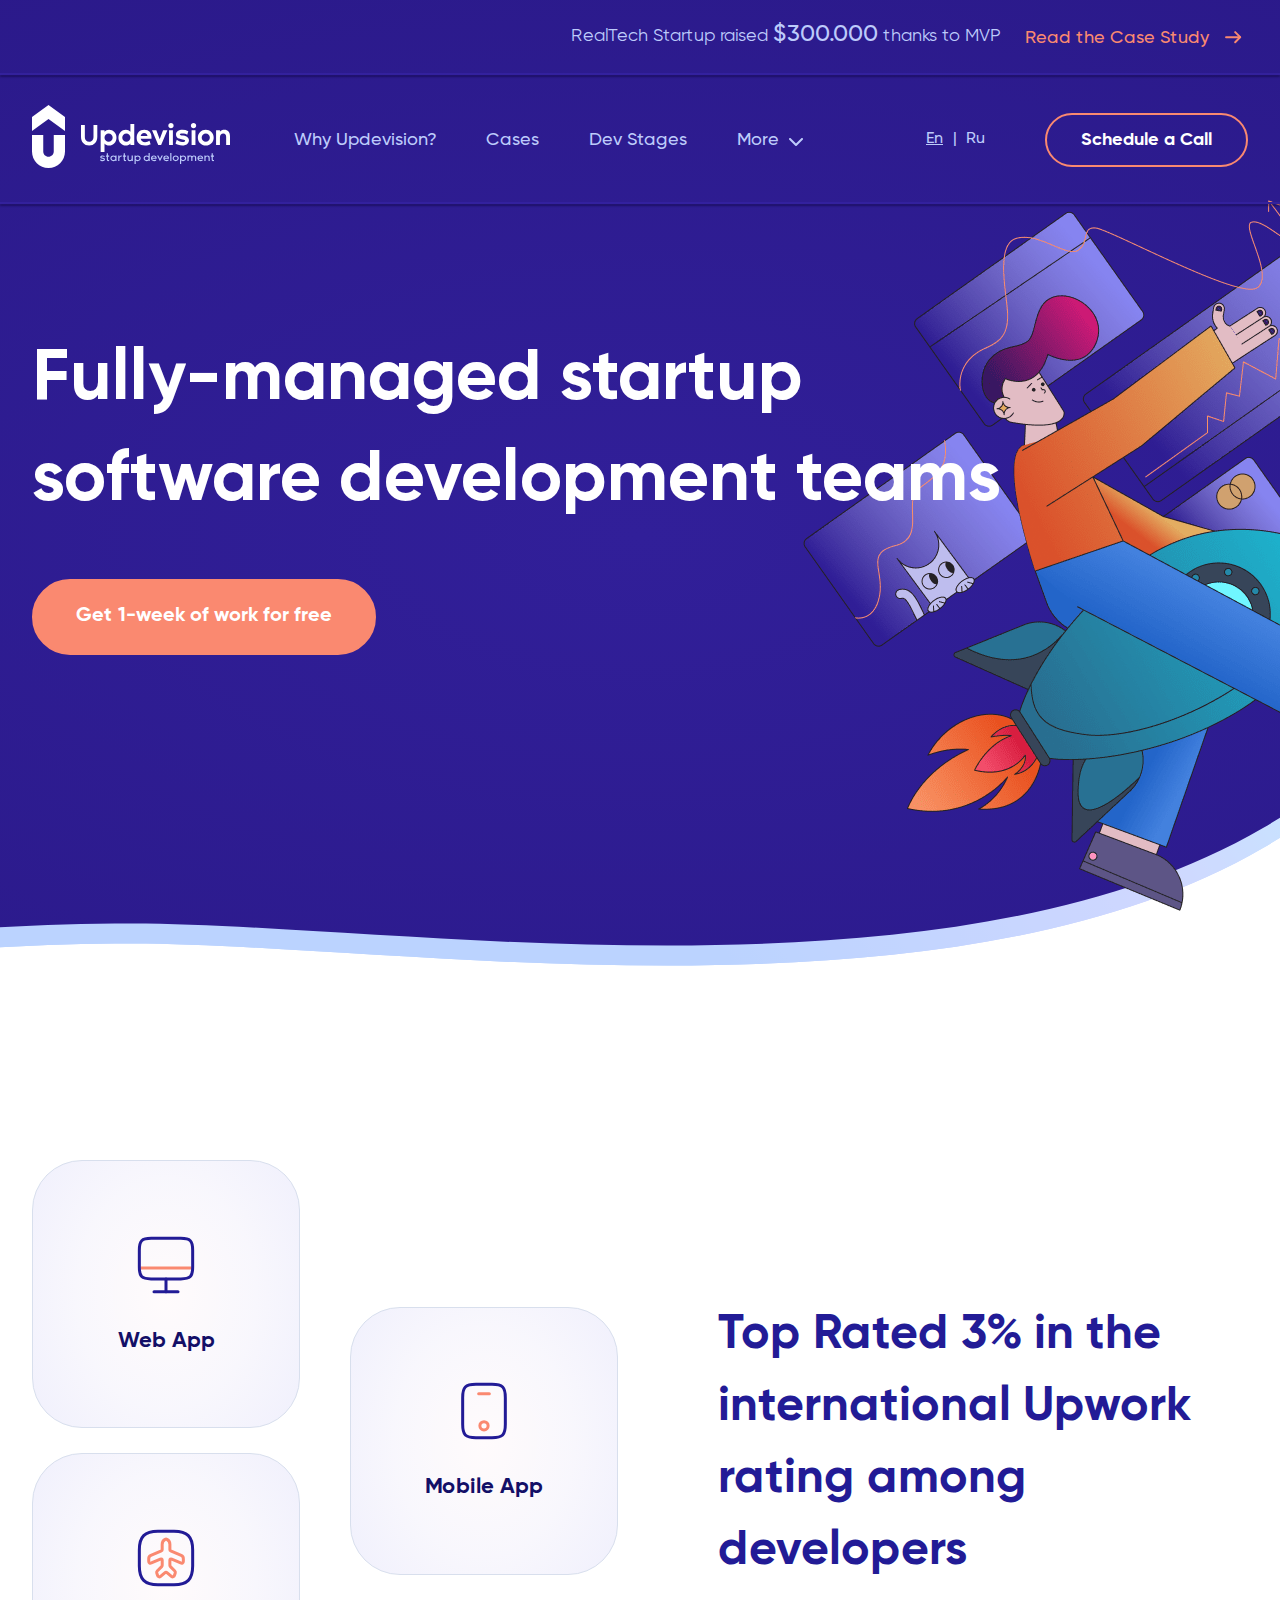
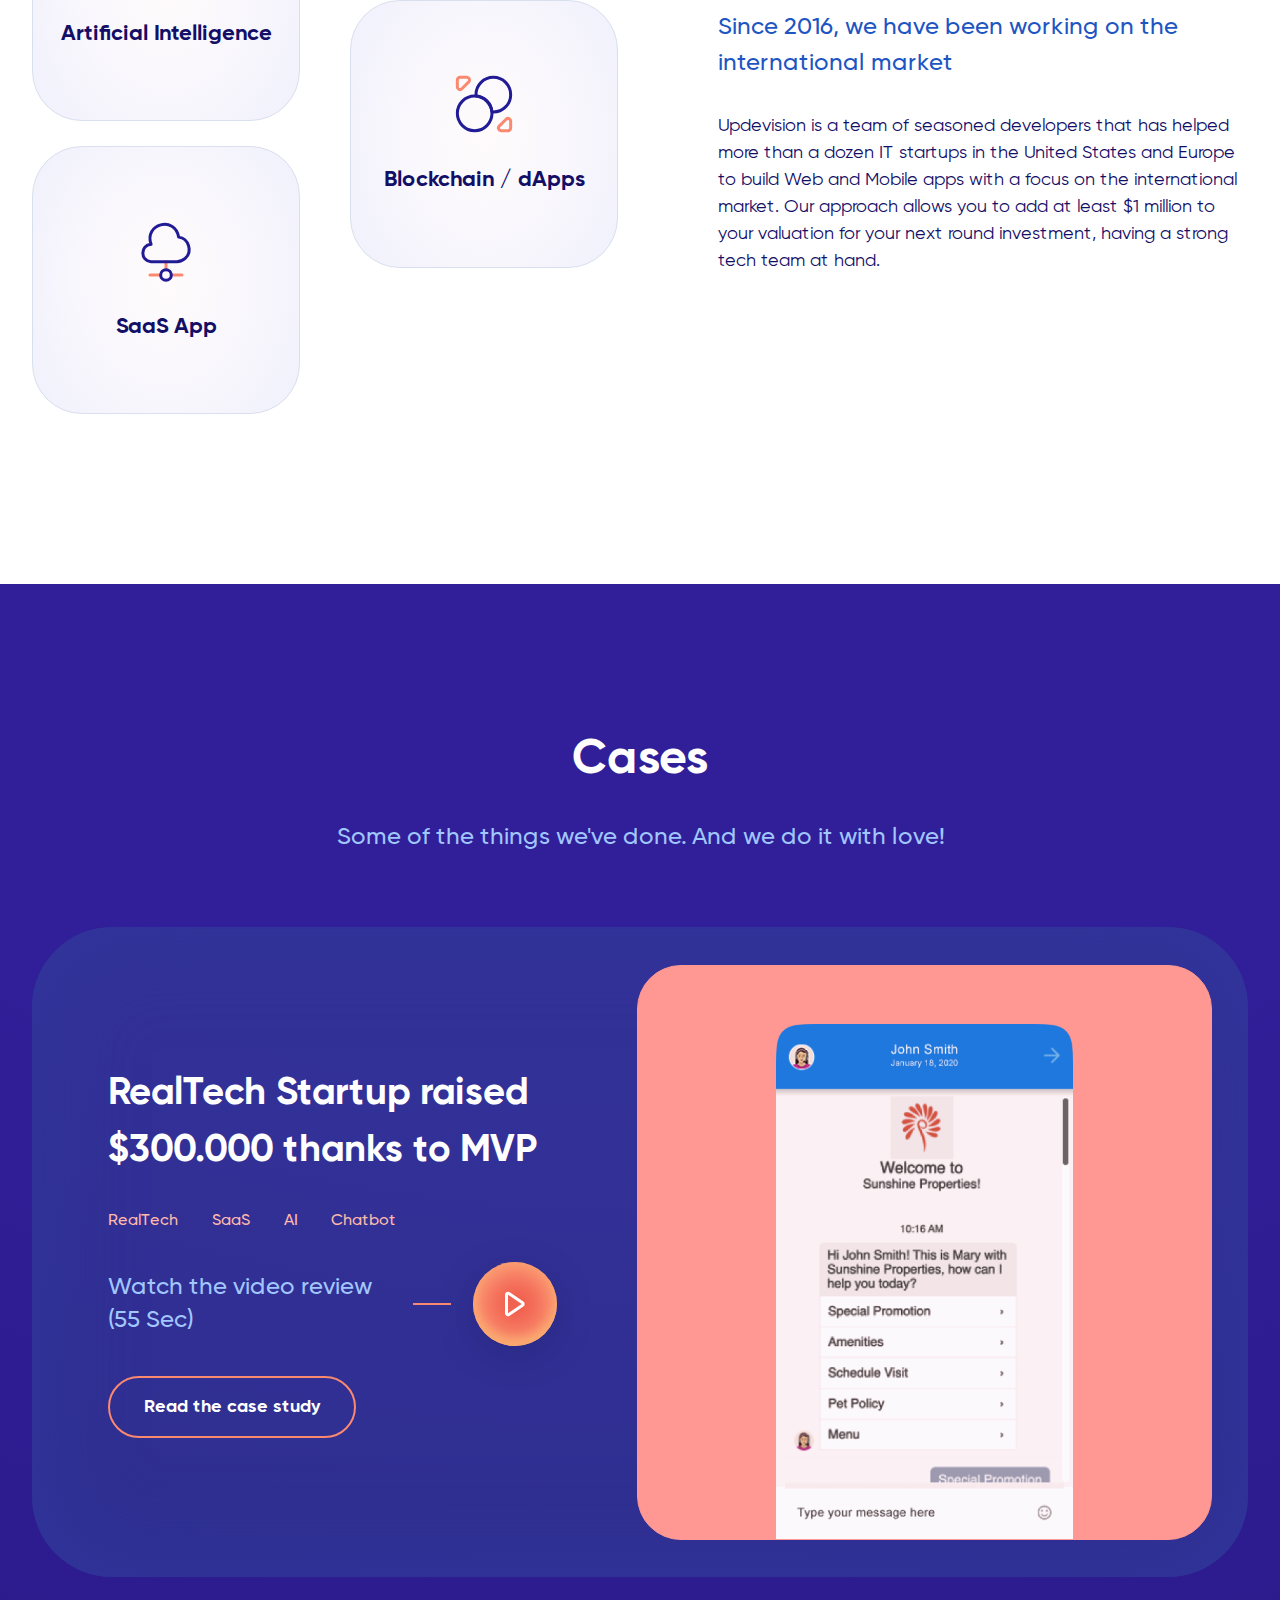
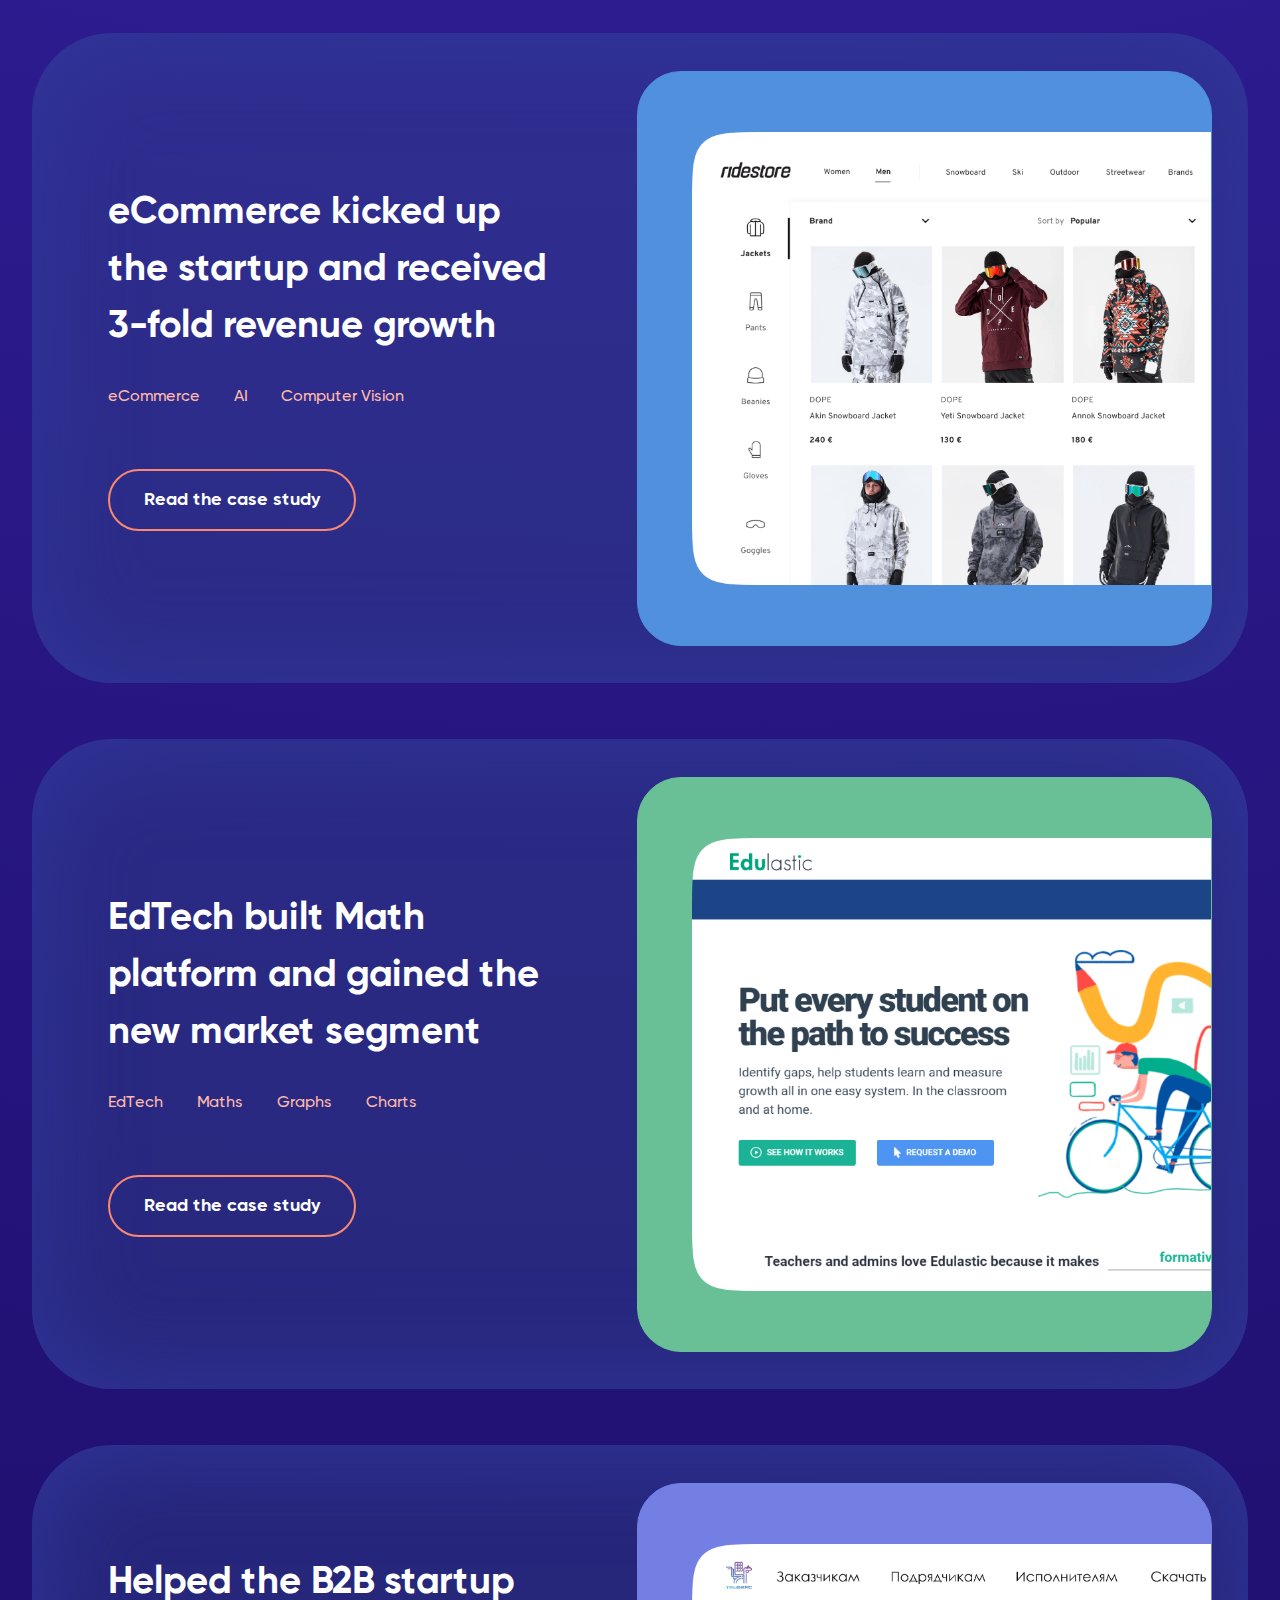
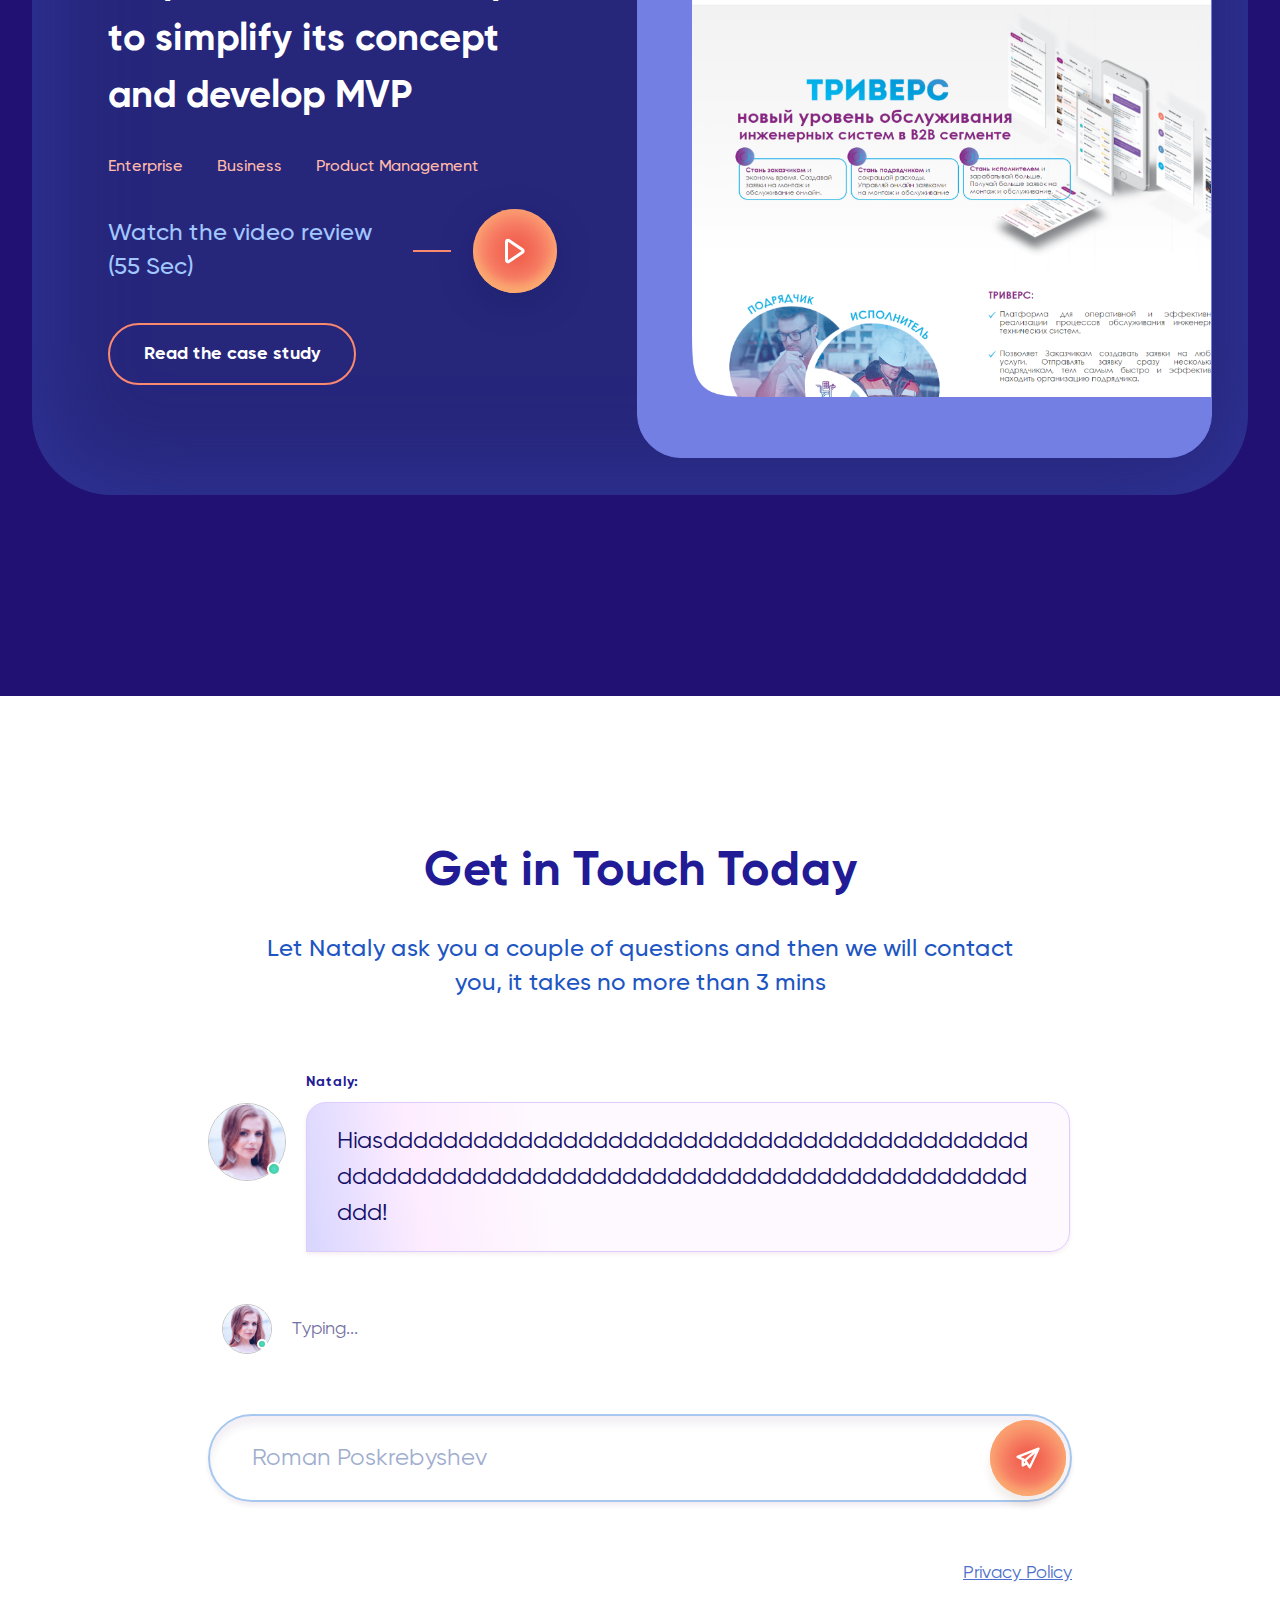
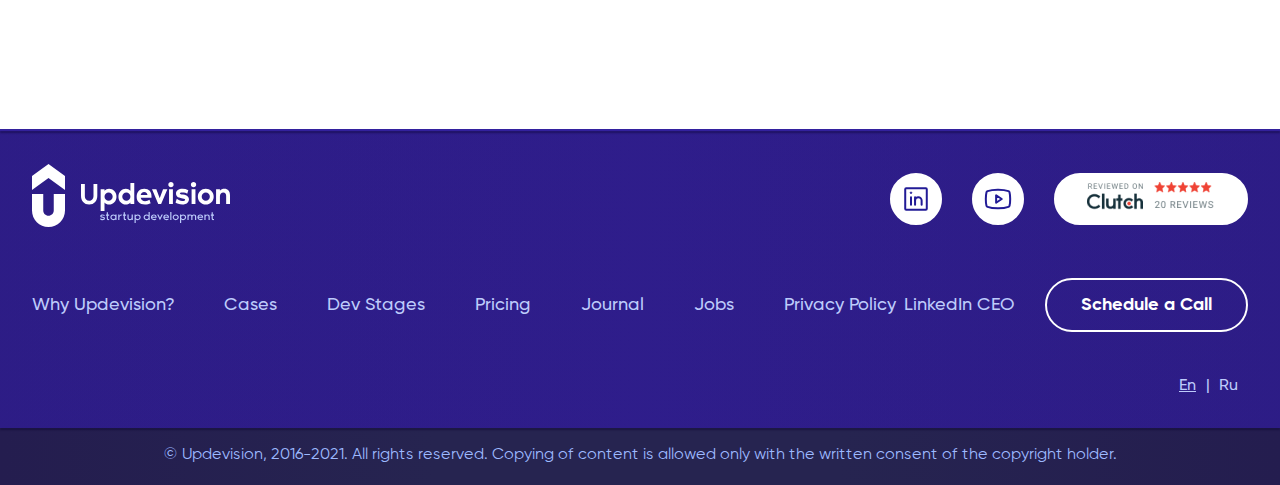
==== index.html @ 45670126 "updev7" ====
<!doctype html>
<html>

<head>
  <meta charset="UTF-8">
  <meta http-equiv="X-UA-Compatible" content="IE=edge,chrome=1">
  <meta name="viewport" content="width=device-width, user-scalable=no">
  <title></title>


  <link href="css/styles.css" rel="stylesheet" type="text/css">



</head>

<body>

  <header>
    <div class="top-header">
      <div class="container">
        <div class="top-header__content">
          <span class="top-header__text">RealTech Startup raised <span>$300.000</span> thanks to MVP</span>
          <div class="read-link"><a href="">Read the Case Study <span class="icon"><img src="images/orange-arrow.svg" alt=""></span></a></div>
        </div>
      </div>
    </div>
    <div class="main-header">
      <div class="container">
        <div class="main-header__content">
          <div class="main-header__left">
            <a href="#" class="logo"><img src="images/logo.svg" alt=""></a>
            <nav class="main-menu">
              <ul>
                <li><a href="">Why Updevision?</a></li>
                <li><a href="">Cases</a></li>
                <li><a href="">Dev Stages</a></li>
                <li><a href="#" class="opener">More</a>
                <ul class="submenu">
                  <li><a href="">Pricing</a></li>
                  <li><a href="">Journal</a></li>
                  <li><a href="">Jobs</a></li>
                </ul>
                </li>
              </ul>
            </nav>
         
          </div>
          <div class="main-header__right">
            <div class="language">
              <span class="current"><a href="#">En</a></span>|
              <span><a href="#">Ru</a></span>
            </div>
            <a href="#" class="btn btn--small">Schedule a Call</a>
          </div>

             <a  class="burger"><span></span></a>
        </div>
      </div>
    </div>
  </header>

  <main >

    <section class="main-section" >
      <div class="container">
        <div class="main-section-content">
          <h1>Fully-managed startup <br>
            software development teams</h1>
          <span class="main-section-content__btn"> <a href="#" class="btn btn--orange btn--lg">Get 1-week of work for
              free</a></span>

          <div class="main-section-content__image"><img src="images/illustration.png" alt=""></div>
        </div>
      </div>
    </section>


    <section class="about-section" >
      <div class="container">
        <div class="about">
          <div class="about__left">
            <div class="row">
              <div class="col">
                <div class="about-item">
                  <span class="about-item__icon"><img src="images/about-icon-1.svg" alt=""></span>
                  <span class="about-item__title">Web App</span>
                </div>
                <div class="about-item">
                  <span class="about-item__icon"><img src="images/about-icon-2.svg" alt=""></span>
                  <span class="about-item__title">Artificial Intelligence</span>
                </div>
                <div class="about-item">
                  <span class="about-item__icon"><img src="images/about-icon-3.svg" alt=""></span>
                  <span class="about-item__title">SaaS App</span>
                </div>
              </div>
              <div class="col">
                <div class="about-item">
                  <span class="about-item__icon"><img src="images/about-icon-4.svg" alt=""></span>
                  <span class="about-item__title">Mobile App</span>
                </div>
                <div class="about-item">
                  <span class="about-item__icon"><img src="images/about-icon-5.svg" alt=""></span>
                  <span class="about-item__title">Blockchain / dApps</span>
                </div>
              </div>
            </div>
          </div>
          <div class="about__info">
            <span class="about__title">Top Rated 3%
              in the international Upwork rating among developers</span>
            <span class="about__small-text">Since 2016, we have been working on the international market</span>
            <p>Updevision is a team of seasoned developers that has helped more than a dozen IT startups in the United
              States and Europe to build Web and Mobile apps with a focus on the international market. Our approach
              allows you to add at least $1 million to your valuation for your next round investment, having a strong
              tech team at hand.</p>
          </div>
        </div>
      </div>
    </section>

    <section class="cases">
      <div class="container">
        <h2 class="white">Cases</h2>
        <span class="title-text">Some of the things we've done. And we do it with love!</span>

        <div class="case color-1">
          <div class="case__bg">
            <div class="case__info">
              <span class="case__title">RealTech Startup raised $300.000 thanks to MVP</span>
              <div class="case__links">
                <a href="">RealTech</a>
                <a href="">SaaS</a>
                <a href="">AI</a>
                <a href="">Chatbot</a>
              </div>
              <div class="case__video">Watch the video review (55 Sec)
                <span class="case__sep"></span>
                <a href="" class="case__play"><img src="images/play-icon.svg" alt=""></a>
              </div>
              <div class="case__btn">
                <a href="" class="btn">Read the case study</a></div>
            </div>
            <div class="case__image center">
              <img src="images/case-img-1.png" alt="">
            </div>
            <div class="blur-bg"></div>
          </div>

          <div class="case__image-bg">

          </div>
        </div>
 
        <div class="case color-2">
          <div class="case__bg">
            <div class="case__info">
              <span class="case__title">eCommerce kicked up the startup and received 3-fold revenue growth</span>
              <div class="case__links">
                <a href="">eCommerce</a>
                <a href="">AI</a>
                <a href="">Computer Vision</a>
              </div>
              <div class="case__btn">
                <a href="" class="btn">Read the case study</a></div>
            </div>
            <div class="case__image">
              <img src="images/case-img-2.png" alt="">
            </div>
            <div class="blur-bg"></div>
          </div>

          <div class="case__image-bg">

          </div>
        </div>

        <div class="case color-3">
          <div class="case__bg">
            <div class="case__info">
              <span class="case__title">EdTech built Math platform and gained the new market segment</span>
              <div class="case__links">
                <a href="">EdTech</a>
                <a href="">Maths</a>
                <a href="">Graphs</a>
                <a href="">Charts</a>
              </div>
              <div class="case__btn">
                <a href="" class="btn">Read the case study</a></div>
            </div>
            <div class="case__image">
              <img src="images/case-img-3.png" alt="">
            </div>
            <div class="blur-bg"></div>
          </div>

          <div class="case__image-bg">

          </div>
        </div>

        <div class="case color-4">
          <div class="case__bg">
            <div class="case__info">
              <span class="case__title">Helped the B2B startup 
                to simplify its concept 
                and develop MVP</span>
              <div class="case__links">
                <a href="">Enterprise</a>
                <a href="">Business</a>
                <a href="">Product Management</a>
              </div>
              <div class="case__video">Watch the video review (55 Sec)
                <span class="case__sep"></span>
                <a href="" class="case__play"><img src="images/play-icon.svg" alt=""></a>
              </div>
              <div class="case__btn">
                <a href="" class="btn">Read the case study</a></div>
            </div>
            <div class="case__image">
              <img src="images/case-img-4.png" alt="">
            </div>
            <div class="blur-bg"></div>
          </div>

          <div class="case__image-bg">

          </div>
        </div>
          
      </div>
    </section>


    <section class="chat-section">
      <div class="container">
        <h2>Get in Touch Today</h2>
        <span class="title-text dark">Let Nataly ask you a couple of questions and then we will contact you, it takes no
          more than 3 mins</span>

        <div class="chat">
          <div class="chat-item online">
            <span class="chat-item__avatar"><img src="images/avatar-example.jpg" alt=""></span>
            <div class="chat-item__text">
              <span class="chat-item__name">Nataly:</span>
              <span class="chat-item__message">
                Hiasdddddddddddddddddddddddddddddddddddddddddddddddddddddddddddddddddddddddddddddddddddddddddddd!
              </span>
            </div>
          </div>

          <div class="enters-message">
            <span class="enters-message__avatar"><img src="images/avatar-example.jpg" alt=""></span>
            <span class="enters-message__text">Typing...</span>
          </div>


          <div class="chat-input">
            <input type="text" placeholder="Roman Poskrebyshev">
            <button><img src="images/send.svg" alt=""></button>
          </div>

          <div class="police-link">
            <a href="#">Privacy Policy</a>
          </div>
        </div>
      </div>
    </section>

  </main>

  <footer>
    <div class="container">
      <div class="footer-content">
        <div class="footer-content__top">
          <a href="#" class="footer-logo"><img src="images/logo.svg" alt=""></a>
          <div class="footer-content__top-right">
            <div class="social">
              <span class="social-item"><a href=""><img src="images/linkedIn.svg" alt=""></a></span>
              <span class="social-item"><a href=""><img src="images/youtube.svg" alt=""></a></span>
            </div>

            <span class="clutch"><a href="#"><img src="images/clutch.png" alt=""></a></span>
          </div>
        </div>
        <div class="footer-content__middle">
            <ul class="footer-menu">
              <li><a href="">Why Updevision?</a></li>
              <li><a href="">Cases</a></li>
              <li><a href="">Dev Stages</a></li>
              <li><a href="">Pricing</a></li>
              <li><a href="">Journal</a></li>
              <li><a href="">Jobs</a></li>
              <li><a href="">Privacy Policy</a></li>
            </ul>
          <div class="footer-content__middle-right">
            <span class="menu-link"><a href="">LinkedIn CEO</a></span>
            <a href="" class="btn btn--small btn--white-empty">Schedule a Call</a>
          </div>
        </div>
        <div class="footer-content__bottom">
          <div class="language">
            <span class="current"><a href="#">En</a></span>|
            <span><a href="#">Ru</a></span>
          </div>
        </div>
      </div>
    </div>
    <div class="copy">© Updevision, 2016-2021. All rights reserved. Copying of content is allowed only with the written
      consent of the copyright holder.</div>
  </footer>




  <script src="https://ajax.googleapis.com/ajax/libs/jquery/3.4.1/jquery.min.js"></script>
  <script src="js/scripts.js"></script>





</body>

</html>
---- css/styles.css ----
@font-face {
  font-family: 'Gilroy';
  src: url("../fonts/Gilroy-Bold.woff2") format("woff2"), url("../fonts/Gilroy-Bold.woff") format("woff");
  font-weight: bold;
  font-style: normal;
  font-display: swap;
}

@font-face {
  font-family: 'Gilroy';
  src: url("../fonts/Gilroy-Medium.woff2") format("woff2"), url("../fonts/Gilroy-Medium.woff") format("woff");
  font-weight: 500;
  font-style: normal;
  font-display: swap;
}

@font-face {
  font-family: 'Gilroy';
  src: url("../fonts/Gilroy-Regular.woff2") format("woff2"), url("../fonts/Gilroy-Regular.woff") format("woff");
  font-weight: normal;
  font-style: normal;
  font-display: swap;
}

html,
body,
div,
span,
applet,
object,
iframe,
h1,
h2,
h3,
h4,
h5,
h6,
p,
blockquote,
pre,
a,
abbr,
acronym,
address,
big,
cite,
code,
del,
dfn,
em,
font,
img,
ins,
kbd,
q,
s,
samp,
small,
strike,
strong,
sub,
sup,
tt,
var,
b,
u,
i,
center,
dl,
dt,
dd,
ol,
ul,
li,
fieldset,
form,
label,
legend,
table,
caption,
tbody,
tfoot,
thead,
tr,
th,
td {
  margin: 0;
  padding: 0;
  border: 0;
  outline: 0;
  font-size: 100%;
  vertical-align: baseline;
  background: transparent;
}

a:hover,
a {
  text-decoration: none;
}

:focus {
  outline: 0;
}

ul {
  list-style-type: none;
}

* {
  margin: 0;
  padding: 0;
  outline: none;
  -webkit-tap-highlight-color: rgba(0, 0, 0, 0);
}

*,
*::before,
*::after {
  -webkit-box-sizing: border-box;
          box-sizing: border-box;
}

html {
  height: 100%;
}

body {
  font-family: 'Gilroy';
  width: 100%;
  height: 100%;
  -webkit-overflow-scrolling: touch;
  color: #130F67;
  -webkit-text-size-adjust: 100%;
  background: #fff;
  font-weight: 400;
  overflow-x: hidden;
}

body.open {
  overflow: hidden;
}

.container {
  width: 100%;
  max-width: 1360px;
  padding: 0 32px;
  margin: 0 auto;
}

.container--small {
  max-width: 864px;
}

@media (max-width: 767px) {
  .container {
    padding: 0 15px;
  }
}

h2 {
  font-weight: bold;
  font-size: 48px;
  line-height: 130%;
  text-align: center;
  margin-bottom: 30px;
  color: #221B96;
}

h2 small {
  display: block;
  font-weight: 500;
  font-size: 24px;
  line-height: 150%;
  color: #1D55C2;
  padding-top: 22px;
}

@media (max-width: 767px) {
  h2 {
    font-size: 28px;
    margin-bottom: 20px;
  }
}

h2.left {
  text-align: left;
}

h2.white {
  color: #fff;
}

h3 {
  font-weight: bold;
  font-size: 32px;
  line-height: 150%;
  color: #221B96;
  margin-bottom: 22px;
}

h3 small {
  display: block;
  font-weight: 500;
  font-size: 24px;
  line-height: 150%;
  color: #1D55C2;
  padding-top: 22px;
}

@media (max-width: 767px) {
  h3 {
    font-size: 22px;
  }
}

h3.blue-light {
  color: #1d55c2;
}

h3.title-margin {
  margin-bottom: 72px;
}

@media (max-width: 767px) {
  h3.title-margin {
    margin-bottom: 30px;
  }
}

h3.white {
  color: #fff;
}

h3.center {
  text-align: center;
}

.title-small {
  max-width: 864px;
  margin: 0 auto 52px;
  font-weight: 500;
  font-size: 24px;
  line-height: 150%;
  color: #1D55C2;
  margin-bottom: 52px;
  display: block;
  text-align: center;
}

.title-small.left {
  text-align: left;
  margin-bottom: 22px;
}

.title-small.color-1 {
  color: #BDCBFB;
}

@media (max-width: 767px) {
  .title-small {
    font-size: 18px;
    margin-bottom: 20px;
  }
}

header {
  position: absolute;
  top: 0;
  left: 0;
  z-index: 99;
  width: 100%;
}

.top-header {
  padding: 20px 0;
  position: relative;
}

@media (max-width: 992px) {
  .top-header {
    display: none;
  }
}

.top-header:before {
  content: "";
  width: 100%;
  height: 2px;
  background: -webkit-gradient(linear, left top, right top, from(#33219C), color-stop(50.05%, #33219F), to(#33219C));
  background: linear-gradient(90deg, #33219C 0%, #33219F 50.05%, #33219C 100%);
  mix-blend-mode: normal;
  -webkit-box-shadow: 0px 2px 2px rgba(9, 0, 44, 0.45);
          box-shadow: 0px 2px 2px rgba(9, 0, 44, 0.45);
  position: absolute;
  bottom: 0;
  left: 0;
}

.top-header__content {
  display: -webkit-box;
  display: -ms-flexbox;
  display: flex;
  -webkit-box-pack: end;
      -ms-flex-pack: end;
          justify-content: flex-end;
}

.top-header__text {
  font-size: 18px;
  color: #BDCBFB;
  font-weight: 400;
}

.top-header__text span {
  font-weight: 500;
  font-size: 24px;
  margin: 5px 0;
}

.read-link {
  margin-left: 24px;
}

.read-link a {
  color: #FA8970;
  font-weight: 500;
  font-size: 18px;
  line-height: 22px;
  display: -webkit-box;
  display: -ms-flexbox;
  display: flex;
  -webkit-box-align: center;
      -ms-flex-align: center;
          align-items: center;
}

.read-link a:hover {
  text-decoration: underline;
}

.read-link .icon {
  position: relative;
  bottom: -3px;
  margin-left: 10px;
}

.burger {
  position: relative;
  display: none;
  width: 42px;
  height: 29px;
  cursor: pointer;
  z-index: 111;
  margin-left: 20px;
  margin-left: 25px;
  margin-right: 5px;
}

.burger.open {
  margin-top: 8px;
}

.burger.open:before {
  background: #fff;
  -webkit-transform: rotate(-45deg);
          transform: rotate(-45deg);
  top: 8px;
  height: 4px;
}

.burger.open:after {
  background: #fff;
  top: 8px;
  -webkit-transform: rotate(45deg);
          transform: rotate(45deg);
  height: 4px;
}

.burger.open span:before {
  display: none;
}

.burger:before {
  content: "";
  position: absolute;
  top: 3px;
  left: 0;
  width: 42px;
  height: 2px;
  background: #FA8970;
  -webkit-transition: 0.5s;
  transition: 0.5s;
  border-radius: 2px;
}

.burger:after {
  content: "";
  position: absolute;
  bottom: 2px;
  left: 0;
  width: 42px;
  height: 2px;
  background: #FA8970;
  -webkit-transition: 0.5s;
  transition: 0.5s;
  border-radius: 2px;
}

.burger span {
  position: relative;
  display: block;
  width: 42px;
  height: 29px;
}

.burger span:before {
  content: "";
  position: absolute;
  top: 14px;
  left: 0;
  width: 42px;
  height: 2px;
  background: #FA8970;
  border-radius: 2px;
}

@media (max-width: 992px) {
  .burger {
    display: block;
  }
}

.main-header {
  padding: 30px 0;
  position: relative;
}

@media (max-width: 992px) {
  .main-header {
    padding: 14px 0;
  }
}

.main-header:before {
  content: "";
  width: 100%;
  height: 2px;
  background: -webkit-gradient(linear, left top, right top, from(#33219C), color-stop(50.05%, #33219F), to(#33219C));
  background: linear-gradient(90deg, #33219C 0%, #33219F 50.05%, #33219C 100%);
  mix-blend-mode: normal;
  -webkit-box-shadow: 0px 2px 2px rgba(9, 0, 44, 0.45);
          box-shadow: 0px 2px 2px rgba(9, 0, 44, 0.45);
  position: absolute;
  bottom: 0;
  left: 0;
}

.main-header__content {
  display: -webkit-box;
  display: -ms-flexbox;
  display: flex;
  -webkit-box-pack: justify;
      -ms-flex-pack: justify;
          justify-content: space-between;
  -webkit-box-align: center;
      -ms-flex-align: center;
          align-items: center;
}

.main-header__left {
  display: -webkit-box;
  display: -ms-flexbox;
  display: flex;
  -webkit-box-align: center;
      -ms-flex-align: center;
          align-items: center;
}

.main-header__right {
  display: -webkit-box;
  display: -ms-flexbox;
  display: flex;
  -webkit-box-align: center;
      -ms-flex-align: center;
          align-items: center;
}

@media (max-width: 992px) {
  .main-header__right {
    -webkit-box-orient: vertical;
    -webkit-box-direction: normal;
        -ms-flex-direction: column;
            flex-direction: column;
    -webkit-box-align: start;
        -ms-flex-align: start;
            align-items: flex-start;
  }
}

@media (max-width: 992px) {
  .main-header__right .btn {
    -webkit-box-ordinal-group: 0;
        -ms-flex-order: -1;
            order: -1;
    width: 100%;
    margin: 0 0 50px 0;
    background-color: #FA8970;
    height: 70px;
  }
  .main-header__right .btn:hover {
    border-color: #FF8165;
    background-color: #FF8165;
  }
  .main-header__right .btn:active {
    border-color: #E97551;
    background-color: #E97551;
  }
}

.logo {
  margin-right: 64px;
}

@media (max-width: 1200px) {
  .logo img {
    width: 150px;
  }
}

@media (max-width: 1200px) {
  .logo {
    margin-right: 30px;
  }
}

@media (max-width: 992px) {
  .main-menu {
    -webkit-transform: translateX(100%);
            transform: translateX(100%);
    width: 100%;
    height: 100vh;
    background: #1D55C2;
    position: absolute;
    right: 0;
    top: 0;
    z-index: 99;
    padding-top: 74px;
    padding-left: 50px;
    padding: 70px 22px 22px 22px;
    -webkit-transition: 1s;
    transition: 1s;
  }
}

.main-menu.open {
  -webkit-transform: translateX(0%);
          transform: translateX(0%);
}

.main-menu ul {
  display: -webkit-box;
  display: -ms-flexbox;
  display: flex;
}

@media (max-width: 992px) {
  .main-menu ul {
    -webkit-box-orient: vertical;
    -webkit-box-direction: normal;
        -ms-flex-direction: column;
            flex-direction: column;
  }
}

.main-menu ul li {
  margin-right: 50px;
  position: relative;
  padding: 17px 0;
}

@media (max-width: 1200px) {
  .main-menu ul li {
    margin-right: 20px;
  }
}

@media (max-width: 992px) {
  .main-menu ul li {
    margin: 0 0 50px 28px;
    padding: 0;
  }
}

@media (min-width: 993px) {
  .main-menu ul li:hover .submenu {
    display: -webkit-box;
    display: -ms-flexbox;
    display: flex;
  }
  .main-menu ul li:hover .opener:before {
    -webkit-transform: rotate(0);
            transform: rotate(0);
  }
}

@media (max-width: 374px) {
  .main-menu ul li {
    margin-bottom: 20px;
  }
}

.main-menu ul li.active .submenu {
  display: -webkit-box;
  display: -ms-flexbox;
  display: flex;
}

.main-menu ul li.active .opener {
  text-decoration: underline;
  color: #fff;
}

.main-menu ul li.active .opener:before {
  -webkit-transform: rotate(0) !important;
          transform: rotate(0) !important;
}

.main-menu ul li a {
  position: relative;
  font-weight: 500;
  font-size: 18px;
  line-height: 22px;
  color: #BDCBFB;
}

.main-menu ul li a:hover {
  text-decoration: underline;
  color: #fff;
}

.main-menu ul li a.opener:after {
  content: "";
  position: absolute;
  width: 70px;
  height: 60px;
  top: 0%;
  left: 0;
}

.main-menu ul li a.opener:before {
  content: "";
  background: url(../images/menu-arrow.svg) 50% 50% no-repeat;
  width: 14px;
  height: 100%;
  position: absolute;
  right: -24px;
  top: 2px;
  -webkit-transform: rotate(-180deg);
          transform: rotate(-180deg);
  -webkit-transition: 0.5s;
  transition: 0.5s;
}

.main-menu .submenu {
  position: absolute;
  display: none;
  -webkit-box-orient: vertical;
  -webkit-box-direction: normal;
      -ms-flex-direction: column;
          flex-direction: column;
  background: rgba(255, 255, 255, 0.1);
  border: 1px solid #2E50A7;
  border-radius: 10px;
  padding: 36px 24px;
  min-width: 145px;
  top: 100%;
  left: 0;
}

@media (max-width: 992px) {
  .main-menu .submenu {
    border: 0;
    background: transparent;
    border-radius: 0;
    position: relative;
    top: 0;
    padding: 50px 0 0 35px;
  }
}

.main-menu .submenu li {
  padding: 0;
  margin: 0 0 22px 0;
}

@media (max-width: 992px) {
  .main-menu .submenu li {
    margin-bottom: 40px;
  }
  .main-menu .submenu li:last-child {
    margin-bottom: 0;
  }
}

@media (max-width: 374px) {
  .main-menu .submenu li {
    margin-bottom: 20px;
  }
}

.main-menu .submenu li a:hover {
  text-decoration: underline;
}

.main-menu .submenu li:last-child {
  margin-bottom: 0;
}

.language {
  display: -webkit-box;
  display: -ms-flexbox;
  display: flex;
  margin-right: 50px;
  font-weight: 500;
  font-size: 16px;
  color: #BDCBFB;
}

@media (max-width: 1200px) {
  .language {
    margin-right: 20px;
  }
}

.language span {
  margin: 0 10px;
}

.language span.current {
  -webkit-text-decoration-line: underline;
          text-decoration-line: underline;
}

.language span a {
  font-weight: 500;
  font-size: 16px;
  line-height: 19px;
  color: #BDCBFB;
}

.language span a:hover {
  text-decoration: underline;
}

.cases {
  padding: 145px 0;
  background: radial-gradient(393.39% 103.28% at 50% -3.28%, #311F99 18.02%, #211173 78.01%);
}

.cases--light {
  background: radial-gradient(62.43% 79.86% at 50% 50%, rgba(235, 244, 255, 0) 0%, rgba(231, 237, 255, 0.28) 53.43%, rgba(164, 184, 255, 0.16) 100%), #FFFFFF;
}

@media (max-width: 767px) {
  .cases {
    padding: 45px 0;
  }
}

.title-text {
  display: block;
  text-align: center;
  font-weight: 500;
  font-size: 24px;
  line-height: 140%;
  color: #A1C7FF;
  width: 100%;
  max-width: 780px;
  margin: 0 auto 72px;
}

@media (max-width: 767px) {
  .title-text {
    font-size: 20px;
    line-height: 150%;
    margin-bottom: 30px;
  }
}

.title-text.dark {
  color: #1D55C2;
}

.case {
  width: 100%;
  height: 650px;
  position: relative;
  margin-bottom: 56px;
}

@media (max-width: 1200px) {
  .case {
    height: auto;
  }
}

.case.color-1 .case__image {
  background: #FF9892;
  border: 1px solid #FF9892;
}

.case.color-1 .case__image-bg {
  background: #FF9892;
}

.case.color-1 .blur-bg {
  background: #FF9892;
}

.case__image .case.color-1:hover {
  border: 1px solid #FF9892;
}

.case.color-2 .case__image {
  background: #5090DC;
  border: 1px solid #5090DC;
}

.case.color-2 .case__image-bg {
  background: #5090DC;
}

.case.color-2 .blur-bg {
  background: #5090DC;
}

.case__image .case.color-2:hover {
  border: 1px solid #5090DC;
}

.case.color-3 .case__image {
  background: #69BF96;
  border: 1px solid #69BF96;
}

.case.color-3 .case__image-bg {
  background: #69BF96;
}

.case.color-3 .blur-bg {
  background: #69BF96;
}

.case__image .case.color-3:hover {
  border: 1px solid #69BF96;
}

.case.color-4 .case__image {
  background: #747FE4;
  border: 1px solid #747FE4;
}

.case.color-4 .case__image-bg {
  background: #747FE4;
}

.case.color-4 .blur-bg {
  background: #747FE4;
}

.case.color-4 .case__image:hover {
  border: 1px solid #747FE4;
}

.case--light .case__bg {
  background: rgba(255, 255, 255, 0.2);
  border: 2px solid #E6EAFB;
  -webkit-box-shadow: inset 0px 0px 18px rgba(212, 221, 251, 0.8), inset 0px 0px 100px rgba(231, 227, 255, 0.5);
          box-shadow: inset 0px 0px 18px rgba(212, 221, 251, 0.8), inset 0px 0px 100px rgba(231, 227, 255, 0.5);
}

@media (max-width: 992px) {
  .case--light .case__bg {
    -webkit-box-orient: vertical;
    -webkit-box-direction: normal;
        -ms-flex-direction: column;
            flex-direction: column;
    background: transparent;
    -webkit-box-shadow: none;
            box-shadow: none;
    padding: 0;
    overflow: visible;
    border: 0;
  }
}

.case--light .case__title {
  color: #221B96;
}

.case--light .case__video {
  color: #1D55C2;
}

.case--light .btn {
  color: #130F67;
}

.case--light .btn:hover {
  color: #fff;
}

.case--light .case__links a {
  color: #FA8970;
}

.case__bg {
  width: 100%;
  height: 100%;
  padding: 36px;
  background: rgba(57, 104, 148, 0.25);
  mix-blend-mode: normal;
  -webkit-box-shadow: inset 0px 0px 100px #31369C;
          box-shadow: inset 0px 0px 100px #31369C;
  border-radius: 80px;
  display: -webkit-box;
  display: -ms-flexbox;
  display: flex;
  -webkit-box-align: center;
      -ms-flex-align: center;
          align-items: center;
  -webkit-box-pack: justify;
      -ms-flex-pack: justify;
          justify-content: space-between;
  margin-bottom: 56px;
  position: relative;
  z-index: 9;
  overflow: hidden;
}

@media (max-width: 992px) {
  .case__bg {
    -webkit-box-orient: vertical;
    -webkit-box-direction: normal;
        -ms-flex-direction: column;
            flex-direction: column;
    background: transparent;
    -webkit-box-shadow: none;
            box-shadow: none;
    padding: 0;
    overflow: visible;
  }
}

.case:hover .case__image-bg {
  -webkit-transform: rotate(11.52deg);
          transform: rotate(11.52deg);
  opacity: 1;
  right: -43px;
  top: 20px;
}

.case:hover .case__image {
  background: transparent;
}

.case__info {
  padding-left: 40px;
  padding-right: 80px;
  max-width: 685px;
  position: relative;
  z-index: 9;
}

@media (max-width: 992px) {
  .case__info {
    width: 100%;
    max-width: 100%;
    padding-right: 0;
    padding-left: 0;
    -webkit-box-ordinal-group: 3;
        -ms-flex-order: 2;
            order: 2;
  }
}

.case__title {
  font-weight: bold;
  font-size: 38px;
  line-height: 150%;
  color: #FFFFFF;
  display: block;
  margin-bottom: 30px;
}

@media (max-width: 1200px) {
  .case__title {
    font-size: 20px;
    line-height: 150%;
  }
}

.case__links {
  display: -webkit-box;
  display: -ms-flexbox;
  display: flex;
  margin-bottom: 30px;
}

@media (max-width: 767px) {
  .case__links {
    display: none;
    margin-bottom: 0;
  }
}

.case__links a {
  pointer-events: none;
  margin-right: 34px;
  font-weight: 500;
  font-size: 16px;
  line-height: 140%;
  -webkit-text-decoration-line: none;
          text-decoration-line: none;
  color: #FFBAAB;
}

.case__links a:hover {
  text-decoration: none;
}

.case__video {
  font-weight: 500;
  font-size: 24px;
  line-height: 140%;
  color: #A2C7FF;
  display: -webkit-box;
  display: -ms-flexbox;
  display: flex;
  -webkit-box-align: center;
      -ms-flex-align: center;
          align-items: center;
}

@media (max-width: 1200px) {
  .case__video {
    font-size: 18px;
  }
}

.case__sep {
  width: 48px;
  height: 2px;
  background: #FA8970;
  margin: 0 22px;
}

.case__play {
  width: 84px;
  min-width: 84px;
  height: 84px;
  background: radial-gradient(49% 49% at 51% 50%, #F1624F 19.27%, #FA8A70 100%);
  -webkit-box-shadow: 0px 10px 40px -5px rgba(0, 23, 69, 0.26), inset 0px 0px 20px #FAAA70, inset 0px -6.91304px 9.21739px rgba(250, 178, 112, 0.81);
          box-shadow: 0px 10px 40px -5px rgba(0, 23, 69, 0.26), inset 0px 0px 20px #FAAA70, inset 0px -6.91304px 9.21739px rgba(250, 178, 112, 0.81);
  border-radius: 47px;
  display: -webkit-box;
  display: -ms-flexbox;
  display: flex;
  -webkit-box-pack: center;
      -ms-flex-pack: center;
          justify-content: center;
  -webkit-box-align: center;
      -ms-flex-align: center;
          align-items: center;
  -webkit-transition: 0.5s;
  transition: 0.5s;
}

@media (max-width: 1200px) {
  .case__play {
    width: 52px;
    min-width: 52px;
    height: 52px;
  }
}

.case__play img {
  -webkit-transition: 0.5s;
  transition: 0.5s;
}

@media (max-width: 1200px) {
  .case__play img {
    width: 20px;
    height: 15px;
  }
}

.case__play:hover {
  background: radial-gradient(49% 49% at 51% 50%, #F1624F 70.34%, #FF491F 100%);
  -webkit-box-shadow: 0px 0px 40px rgba(0, 23, 69, 0.26), inset 0px 6.25466px 22.9337px #FAAA70, inset 0px -6.25466px 8.33954px rgba(250, 178, 112, 0.81);
          box-shadow: 0px 0px 40px rgba(0, 23, 69, 0.26), inset 0px 6.25466px 22.9337px #FAAA70, inset 0px -6.25466px 8.33954px rgba(250, 178, 112, 0.81);
}

.case__play:active {
  background: radial-gradient(50% 50% at 50% 50%, #E9523F 70.34%, #FF491F 90.42%, #FE9800 100%);
  -webkit-box-shadow: 0px 0px 40px rgba(0, 23, 69, 0.26), inset 0px 6.25466px 22.9337px #FAAA70, inset 0px -6.25466px 8.33954px rgba(250, 178, 112, 0.81);
          box-shadow: 0px 0px 40px rgba(0, 23, 69, 0.26), inset 0px 6.25466px 22.9337px #FAAA70, inset 0px -6.25466px 8.33954px rgba(250, 178, 112, 0.81);
}

.case__image-bg {
  position: absolute;
  top: 36px;
  right: 36px;
  width: 575px;
  height: 575px;
  min-width: 575px;
  mix-blend-mode: normal;
  border-radius: 44px;
  display: -webkit-box;
  display: -ms-flexbox;
  display: flex;
  -webkit-transition: 0.5s;
  transition: 0.5s;
  z-index: 0;
  opacity: 0;
}

@media (max-width: 1200px) {
  .case__image-bg {
    width: 343px;
    height: 343px;
    min-width: 343px;
  }
}

@media (max-width: 992px) {
  .case__image-bg {
    display: none;
  }
}

.case__image {
  position: relative;
  z-index: 9999;
  width: 575px;
  height: 575px;
  min-width: 575px;
  display: -webkit-box;
  display: -ms-flexbox;
  display: flex;
  mix-blend-mode: normal;
  border-radius: 44px;
  -webkit-transition: 0.5s;
  transition: 0.5s;
  -webkit-box-align: center;
      -ms-flex-align: center;
          align-items: center;
  -webkit-box-pack: end;
      -ms-flex-pack: end;
          justify-content: flex-end;
}

@media (max-width: 1200px) {
  .case__image {
    width: 343px;
    height: 343px;
    min-width: 343px;
  }
}

@media (max-width: 992px) {
  .case__image {
    -webkit-box-ordinal-group: 0;
        -ms-flex-order: -1;
            order: -1;
    margin-bottom: 36px;
  }
}

@media (max-width: 480px) {
  .case__image {
    width: 100%;
    min-width: 290px;
  }
}

.case__image img {
  height: calc(100% - 120px);
  width: calc(100% - 54px);
}

.case__image.center {
  -webkit-box-align: end;
      -ms-flex-align: end;
          align-items: flex-end;
  -webkit-box-pack: center;
      -ms-flex-pack: center;
          justify-content: center;
}

.case__image.center img {
  height: 515px;
  width: auto;
  -o-object-fit: contain;
     object-fit: contain;
}

@media (max-width: 1200px) {
  .case__image.center img {
    height: 300px;
    -o-object-fit: contain;
       object-fit: contain;
  }
}

.case__btn {
  padding-top: 30px;
}

@media (max-width: 992px) {
  .case__btn {
    display: -webkit-box;
    display: -ms-flexbox;
    display: flex;
    -webkit-box-pack: center;
        -ms-flex-pack: center;
            justify-content: center;
  }
}

.btn-center {
  display: -webkit-box;
  display: -ms-flexbox;
  display: flex;
  -webkit-box-pack: center;
      -ms-flex-pack: center;
          justify-content: center;
}

.btn {
  border: 2px solid #FA8970;
  -webkit-box-sizing: border-box;
          box-sizing: border-box;
  border-radius: 100px;
  height: 62px;
  padding: 0 34px;
  font-weight: bold;
  font-size: 18px;
  display: -webkit-inline-box;
  display: -ms-inline-flexbox;
  display: inline-flex;
  -webkit-box-align: center;
      -ms-flex-align: center;
          align-items: center;
  color: #FFFFFF;
  -webkit-transition: 0.5s;
  transition: 0.5s;
  -webkit-box-pack: center;
      -ms-flex-pack: center;
          justify-content: center;
  white-space: nowrap;
}

@media (max-width: 480px) {
  .btn {
    width: 100% !important;
  }
}

.btn:hover {
  border-color: #FA8970;
  background-color: #FA8970;
}

.btn:active {
  border-color: #E97551;
  background-color: #E97551;
}

.btn--small {
  height: 54px;
}

.btn--min-width {
  min-width: 184px;
}

.btn--lg {
  height: 76px;
  font-size: 20px;
  padding: 0 42px;
}

.btn--empty {
  color: #130F67;
  border-color: #FF8165;
}

.btn--empty:hover {
  color: #fff;
}

.btn--white-empty {
  border-color: #fff;
  color: #fff;
}

.btn--white-empty:hover {
  border-color: #FF8165;
  background-color: #FF8165;
}

.btn--white-empty:active {
  border-color: #E97551;
  background-color: #E97551;
}

.btn--orange {
  background-color: #FA8970;
}

.btn--orange:hover {
  border-color: #FF8165;
  background-color: #FF8165;
}

.btn--orange:active {
  border-color: #E97551;
  background-color: #E97551;
}

.about-section {
  padding: 60px 0 145px 0;
}

@media (max-width: 1200px) {
  .about-section {
    padding-bottom: 50px;
    padding-top: 30px;
  }
}

.about {
  display: -webkit-box;
  display: -ms-flexbox;
  display: flex;
  -webkit-box-pack: justify;
      -ms-flex-pack: justify;
          justify-content: space-between;
  -webkit-box-align: center;
      -ms-flex-align: center;
          align-items: center;
}

.about--case {
  -webkit-box-align: start;
      -ms-flex-align: start;
          align-items: flex-start;
}

@media (max-width: 992px) {
  .about--case {
    -webkit-box-orient: vertical;
    -webkit-box-direction: normal;
        -ms-flex-direction: column;
            flex-direction: column;
  }
}

@media (max-width: 992px) {
  .about--column-m {
    -webkit-box-orient: vertical;
    -webkit-box-direction: normal;
        -ms-flex-direction: column;
            flex-direction: column;
  }
}

.about .row {
  display: -webkit-box;
  display: -ms-flexbox;
  display: flex;
  -webkit-box-pack: justify;
      -ms-flex-pack: justify;
          justify-content: space-between;
  -webkit-box-align: center;
      -ms-flex-align: center;
          align-items: center;
  width: 100%;
}

.about .row .col {
  width: 268px;
}

@media (max-width: 1200px) {
  .about .row .col {
    width: 200px;
  }
}

.about__left {
  width: 586px;
}

@media (max-width: 1200px) {
  .about__left {
    width: 430px;
  }
}

@media (max-width: 992px) {
  .about__left {
    display: none;
  }
}

.about__image {
  max-width: 50%;
}

@media (max-width: 992px) {
  .about__image {
    width: 100%;
    text-align: center;
    -webkit-box-ordinal-group: 3;
        -ms-flex-order: 2;
            order: 2;
    padding-top: 50px;
    max-width: 100%;
  }
}

.about__image img {
  width: 90%;
}

.about__info {
  width: calc(100% - 686px);
}

@media (max-width: 1200px) {
  .about__info {
    width: calc(100% - 460px);
  }
}

@media (max-width: 992px) {
  .about__info {
    width: 100%;
  }
}

.about__title {
  font-weight: bold;
  font-size: 48px;
  line-height: 150%;
  color: #221B96;
  margin-bottom: 22px;
  display: block;
}

@media (max-width: 992px) {
  .about__title {
    font-size: 28px;
    line-height: 130%;
  }
}

.about__small-text {
  font-weight: 500;
  font-size: 24px;
  line-height: 150%;
  color: #1D55C2;
  margin-bottom: 32px;
  display: block;
}

@media (max-width: 992px) {
  .about__small-text {
    font-size: 22px;
    line-height: 140%;
    margin-bottom: 22px;
  }
}

.about p,
.about li {
  font-size: 18px;
  line-height: 150%;
  color: #130F67;
}

.about p {
  margin-bottom: 18px;
}

.about p span {
  color: #1d55c2;
}

.about p:last-child {
  margin-bottom: 0;
}

.listed-inline {
  display: -webkit-box;
  display: -ms-flexbox;
  display: flex;
  -webkit-box-pack: center;
      -ms-flex-pack: center;
          justify-content: center;
  -webkit-box-align: end;
      -ms-flex-align: end;
          align-items: flex-end;
}

@media (max-width: 767px) {
  .listed-inline {
    -webkit-box-orient: vertical;
    -webkit-box-direction: normal;
        -ms-flex-direction: column;
            flex-direction: column;
    -webkit-box-align: center;
        -ms-flex-align: center;
            align-items: center;
    padding: 0 15px;
  }
}

.listed-inline li {
  margin: 0 30px 0px 30px !important;
  font-size: 18px;
  color: #221B96;
  text-align: center;
}

@media (max-width: 767px) {
  .listed-inline li {
    margin: 0 0 20px 0 !important;
  }
}

.listed-inline li span {
  padding-left: 1em;
}

.listed-inline li span:before {
  content: "\2022";
  color: #221B96;
  font-weight: bold;
  display: inline-block;
  width: 1em;
  margin-left: -1em;
}

ul.listed {
  padding-left: 2em;
}

ul.listed.inline {
  display: -webkit-box;
  display: -ms-flexbox;
  display: flex;
  -ms-flex-wrap: wrap;
      flex-wrap: wrap;
}

ul.listed.inline li {
  min-width: 50%;
}

ul.listed.white li {
  color: #BDCBFB;
}

ul.listed.white li:before {
  color: #BDCBFB;
}

ul.listed li {
  margin-bottom: 18px;
}

ul.listed li:before {
  content: "\2022";
  color: #221B96;
  font-weight: bold;
  display: inline-block;
  width: 1em;
  margin-left: -1em;
}

ul.listed li:last-child {
  margin-bottom: 0;
}

.about-item {
  background: radial-gradient(62.43% 79.86% at 50% 50%, rgba(235, 244, 255, 0) 0%, rgba(231, 237, 255, 0.28) 53.43%, rgba(164, 184, 255, 0.16) 100%), #FFFBFC;
  border: 1px solid #D8DFED;
  -webkit-box-sizing: border-box;
          box-sizing: border-box;
  border-radius: 50px;
  width: 268px;
  height: 268px;
  display: -webkit-box;
  display: -ms-flexbox;
  display: flex;
  -webkit-box-orient: vertical;
  -webkit-box-direction: normal;
      -ms-flex-direction: column;
          flex-direction: column;
  -webkit-box-align: center;
      -ms-flex-align: center;
          align-items: center;
  -webkit-box-pack: center;
      -ms-flex-pack: center;
          justify-content: center;
  margin: 25px 0;
}

@media (max-width: 1200px) {
  .about-item {
    width: 200px;
    height: 200px;
  }
}

.about-item__icon {
  width: 64px;
  height: 64px;
  margin-bottom: 30px;
  display: block;
}

.about-item__title {
  font-weight: bold;
  font-size: 22px;
  line-height: 130%;
  color: #130F67;
}

@media (max-width: 1200px) {
  .about-item__title {
    font-size: 18px;
  }
}

.main-section {
  background: url(../images/main-bg.svg) 50% 100% no-repeat;
  width: 100%;
  height: 990px;
}

@media (max-width: 992px) {
  .main-section {
    height: auto;
  }
}

.main-section-content {
  position: relative;
  padding-top: 194px;
  display: -webkit-box;
  display: -ms-flexbox;
  display: flex;
  -webkit-box-orient: vertical;
  -webkit-box-direction: normal;
      -ms-flex-direction: column;
          flex-direction: column;
  -webkit-box-pack: center;
      -ms-flex-pack: center;
          justify-content: center;
  height: 790px;
}

@media (max-width: 992px) {
  .main-section-content {
    height: auto;
    padding-top: 150px;
    padding-bottom: 70px;
    -webkit-box-align: center;
        -ms-flex-align: center;
            align-items: center;
    margin-bottom: 80px;
  }
}

.main-section-content__image {
  position: absolute;
  right: -240px;
  top: 200px;
}

@media (max-width: 992px) {
  .main-section-content__image {
    position: relative;
    right: 0;
    top: 0;
    padding-top: 30px;
    margin-bottom: -125px;
  }
}

@media (max-width: 992px) {
  .main-section-content__image img {
    width: 244px;
  }
}

h1 {
  position: relative;
  z-index: 9;
  font-weight: bold;
  font-size: 72px;
  line-height: 140%;
  margin-bottom: 48px;
  color: #fff;
}

h1 small {
  display: block;
  max-width: 864px;
  font-weight: 500;
  font-size: 24px;
  line-height: 150%;
  text-align: center;
  color: #BDCBFB;
  padding-top: 24px;
  margin: 0 auto;
}

@media (max-width: 992px) {
  h1 small {
    font-size: 18px;
  }
}

@media (max-width: 992px) {
  h1 {
    font-size: 36px;
    line-height: 144%;
    text-align: center;
  }
}

@media (max-width: 992px) {
  h1 br {
    display: none;
  }
}

h1.center {
  text-align: center;
  margin-bottom: 0;
}

.second-section {
  padding-top: 245px !important;
  margin-top: -100px !important;
}

@media (max-width: 767px) {
  .second-section {
    padding-top: 150px !important;
  }
}

.chat-section {
  padding: 145px 0;
  background-color: #fff;
}

@media (max-width: 767px) {
  .chat-section {
    padding: 45px 0;
  }
}

.chat-section.gradient-bg {
  background: linear-gradient(104.15deg, #F4EDFF 0.38%, #F0F3FF 27.38%, #FFF8F8 78.01%, #EEF2FF 99.27%) !important;
}

.chat {
  max-width: 864px;
  margin: 0 auto;
  width: 100%;
}

.chat-item {
  display: -webkit-box;
  display: -ms-flexbox;
  display: flex;
  margin-bottom: 52px;
}

@media (max-width: 767px) {
  .chat-item {
    -webkit-box-align: end;
        -ms-flex-align: end;
            align-items: flex-end;
    margin-bottom: 20px;
  }
}

.chat-item.online .chat-item__avatar:before {
  content: "";
  width: 14px;
  height: 14px;
  background: radial-gradient(50% 50% at 50% 50%, #55DBD3 0%, rgba(55, 206, 152, 0.94) 100%);
  border: 2px solid #FFFFFF;
  position: absolute;
  bottom: 5px;
  right: 5px;
  border-radius: 50%;
}

@media (max-width: 767px) {
  .chat-item.online .chat-item__avatar:before {
    width: 10px;
    height: 10px;
    bottom: 0;
    right: 0;
  }
}

.chat-item__avatar {
  position: relative;
  width: 78px;
  height: 78px;
  margin-right: 20px;
  position: relative;
  margin-top: 30px;
  min-width: 78px;
}

@media (max-width: 767px) {
  .chat-item__avatar {
    width: 30px;
    height: 30px;
    min-width: 30px;
    margin-top: 0;
    margin-right: 10px;
  }
}

.chat-item__avatar img {
  border-radius: 50%;
  width: 100%;
  height: 100%;
  border: 1px solid #C4C4C4;
}

.chat-item__text {
  max-width: 100%;
}

.chat-item__name {
  font-weight: bold;
  font-size: 14px;
  line-height: 140%;
  display: block;
  margin-bottom: 10px;
  color: #221B96;
}

.chat-item__message {
  display: block;
  background: linear-gradient(79.74deg, #DAD7FF 1.2%, #FDECFF 14.86%, #FEF2FF 22.77%, #FEF8FF 31.74%);
  mix-blend-mode: normal;
  border: 1px solid #DDCDFF;
  -webkit-box-sizing: border-box;
          box-sizing: border-box;
  -webkit-box-shadow: 0px 2px 4px rgba(132, 13, 70, 0.08);
          box-shadow: 0px 2px 4px rgba(132, 13, 70, 0.08);
  border-radius: 20px 20px 20px 0;
  padding: 20px 30px 20px 30px;
  max-width: calc(100% - 100px);
  font-size: 24px;
  line-height: 150%;
  color: #130F67;
  word-wrap: break-word;
}

@media (max-width: 767px) {
  .chat-item__message {
    max-width: calc(100% - 50px);
  }
}

.chat-item__message a {
  color: #4D689C;
  text-decoration: underline;
}

.chat-item__message a:hover {
  text-decoration: none;
}

@media (max-width: 767px) {
  .chat-item__message {
    font-size: 18px;
    min-height: 57px;
    padding: 10px 15px;
  }
}

.me-item {
  display: -webkit-box;
  display: -ms-flexbox;
  display: flex;
  margin-bottom: 52px;
  -webkit-box-align: end;
      -ms-flex-align: end;
          align-items: flex-end;
  -webkit-box-pack: end;
      -ms-flex-pack: end;
          justify-content: flex-end;
}

@media (max-width: 767px) {
  .me-item {
    -webkit-box-align: end;
        -ms-flex-align: end;
            align-items: flex-end;
    margin-bottom: 20px;
  }
}

.me-item.online .me-item__avatar:before {
  content: "";
  width: 14px;
  height: 14px;
  background: radial-gradient(50% 50% at 50% 50%, #55DBD3 0%, rgba(55, 206, 152, 0.94) 100%);
  border: 2px solid #FFFFFF;
  position: absolute;
  bottom: 5px;
  left: 5px;
  border-radius: 50%;
}

@media (max-width: 767px) {
  .me-item.online .me-item__avatar:before {
    width: 10px;
    height: 10px;
    bottom: 0;
    left: 0;
  }
}

.me-item__avatar {
  position: relative;
  width: 78px;
  height: 78px;
  margin-left: 20px;
  position: relative;
  margin-top: 30px;
  min-width: 78px;
  -webkit-box-ordinal-group: 3;
      -ms-flex-order: 2;
          order: 2;
  background: radial-gradient(95.83% 75.64% at 50% 50%, rgba(255, 248, 225, 0.2158) 0%, rgba(231, 237, 255, 0.581) 53.43%, rgba(164, 184, 255, 0.332) 100%), #FFFBFC;
  border: 1px solid #CADFE3;
  border-radius: 50%;
  display: -webkit-box;
  display: -ms-flexbox;
  display: flex;
  -webkit-box-align: center;
      -ms-flex-align: center;
          align-items: center;
  -webkit-box-pack: center;
      -ms-flex-pack: center;
          justify-content: center;
}

.me-item__avatar.empty img {
  width: 80%;
  height: 80%;
  -o-object-fit: contain;
     object-fit: contain;
}

@media (max-width: 767px) {
  .me-item__avatar {
    width: 30px;
    height: 30px;
    min-width: 30px;
    margin-top: 0;
    margin-left: 10px;
  }
}

.me-item__avatar img {
  border-radius: 50%;
  width: 100%;
  height: 100%;
}

.me-item__name {
  font-weight: bold;
  font-size: 14px;
  line-height: 140%;
  display: block;
  margin-bottom: 10px;
  color: #221B96;
  text-align: right;
  position: relative;
}

.me-item .edit {
  position: absolute;
  right: -30px;
  bottom: -20px;
  display: -webkit-box;
  display: -ms-flexbox;
  display: flex;
  width: 18px;
  height: 18px;
  border: 2px solid #FFAC9A;
  border-radius: 50%;
  -webkit-box-align: start;
      -ms-flex-align: start;
          align-items: flex-start;
  -webkit-box-pack: end;
      -ms-flex-pack: end;
          justify-content: flex-end;
  cursor: pointer;
  -webkit-transition: 0.5s;
  transition: 0.5s;
}

.me-item .edit:hover {
  background: #FFAC9A;
}

.me-item .edit:hover .icon {
  color: #fff;
}

.me-item .edit .icon {
  width: 14px;
  height: 17px;
  position: relative;
  color: #69678F;
  top: -2px;
  right: -1px;
  -webkit-transition: 0.5s;
  transition: 0.5s;
}

.me-item__message {
  display: -webkit-inline-box;
  display: -ms-inline-flexbox;
  display: inline-flex;
  -webkit-box-align: center;
      -ms-flex-align: center;
          align-items: center;
  background: linear-gradient(63.53deg, #CFEBFF 0.89%, #EDF7FF 2.66%, #F3FAFF 3.98%, #FBFDFF 5.19%);
  -webkit-box-shadow: 0px 2px 4px rgba(132, 13, 70, 0.06);
          box-shadow: 0px 2px 4px rgba(132, 13, 70, 0.06);
  mix-blend-mode: normal;
  border: 1px solid #DDCDFF;
  border-radius: 20px 20px 0 20px;
  padding: 10px 30px 10px 30px;
  min-height: 78px;
  font-size: 24px;
  line-height: 150%;
  color: #4D689C;
  -webkit-box-ordinal-group: 0;
      -ms-flex-order: -1;
          order: -1;
}

.me-item__message a {
  color: #4D689C;
  text-decoration: underline;
}

.me-item__message a:hover {
  text-decoration: none;
}

@media (max-width: 767px) {
  .me-item__message {
    font-size: 18px;
    min-height: 57px;
    padding: 10px 15px;
  }
}

.hidden {
  display: none;
}

.tabs {
  display: -webkit-box;
  display: -ms-flexbox;
  display: flex;
  -webkit-box-pack: end;
      -ms-flex-pack: end;
          justify-content: flex-end;
}

@media (max-width: 480px) {
  .tabs {
    -webkit-box-orient: vertical;
    -webkit-box-direction: normal;
        -ms-flex-direction: column;
            flex-direction: column;
  }
}

.tabs li {
  margin-left: 20px;
}

@media (max-width: 480px) {
  .tabs li {
    margin: 0 0 20px 0;
    width: 100%;
  }
}

.tabs li .btn.active {
  border-color: #FA8970;
  background-color: #FA8970;
  color: #fff;
}

@media (max-width: 480px) {
  .tabs .btn {
    width: 100%;
  }
}

.enters-message {
  display: -webkit-box;
  display: -ms-flexbox;
  display: flex;
  -webkit-box-align: center;
      -ms-flex-align: center;
          align-items: center;
  padding-left: 14px;
  margin-bottom: 60px;
}

@media (max-width: 767px) {
  .enters-message {
    padding-left: 0;
    margin-bottom: 50px;
  }
}

.enters-message__avatar {
  position: relative;
  width: 50px;
  height: 50px;
  margin-right: 20px;
  position: relative;
}

@media (max-width: 767px) {
  .enters-message__avatar {
    width: 30px;
    height: 30px;
    min-width: 30px;
    margin-top: 0;
  }
}

.enters-message__avatar:before {
  content: "";
  width: 10px;
  height: 10px;
  background: radial-gradient(50% 50% at 50% 50%, #55DBD3 0%, rgba(55, 206, 152, 0.94) 100%);
  border: 2px solid #FFFFFF;
  position: absolute;
  bottom: 5px;
  right: 5px;
  border-radius: 50%;
}

@media (max-width: 767px) {
  .enters-message__avatar:before {
    bottom: 0px;
    right: 0px;
  }
}

.enters-message__avatar img {
  border-radius: 50%;
  width: 100%;
  height: 100%;
  border: 1px solid #C4C4C4;
}

.enters-message__text {
  font-size: 18px;
  line-height: 150%;
  color: #7472A3;
}

.chat-input {
  width: 864px;
  margin: 0 auto 60px;
  display: -webkit-box;
  display: -ms-flexbox;
  display: flex;
  -webkit-box-align: center;
      -ms-flex-align: center;
          align-items: center;
  -webkit-box-pack: justify;
      -ms-flex-pack: justify;
          justify-content: space-between;
  position: relative;
  -webkit-transition: 0.5s;
  transition: 0.5s;
}

@media (max-width: 992px) {
  .chat-input {
    width: 100%;
    margin-bottom: 80px;
  }
}

.chat-input.error input {
  border-color: #E7597B;
}

.chat-input.error input:focus {
  border-color: #E7597B;
}

.chat-input.error .error-text {
  display: block;
}

.chat-input .error-text {
  display: none;
  position: absolute;
  top: calc(100% + 20px);
  font-size: 18px;
  line-height: 150%;
  left: 0;
  color: #E7597B;
}

@media (max-width: 767px) {
  .chat-input .error-text {
    top: calc(100% + 10px);
    font-size: 14px;
  }
}

.chat-input input {
  font-family: 'Gilroy';
  width: 100%;
  padding: 0 100px 0 42px;
  font-size: 24px;
  line-height: 150%;
  border: 0;
  color: #130F67;
  background-color: transparent;
  border: 2px solid rgba(128, 176, 232, 0.7);
  -webkit-box-shadow: 0px 4px 4px rgba(66, 0, 66, 0.07), inset 0px 8px 8px rgba(68, 0, 90, 0.07);
          box-shadow: 0px 4px 4px rgba(66, 0, 66, 0.07), inset 0px 8px 8px rgba(68, 0, 90, 0.07);
  border-radius: 44px;
  height: 88px;
  -webkit-transition: 0.5s;
  transition: 0.5s;
}

@media (max-width: 992px) {
  .chat-input input {
    border-radius: 30px;
    height: 62px;
    padding: 0 26px;
    font-size: 18px;
  }
}

@media (max-width: 767px) {
  .chat-input input {
    width: calc(100% - 70px);
  }
}

.chat-input input:focus {
  border: 2px solid #51A1FF;
}

.chat-input input::-webkit-input-placeholder {
  color: #A0ADCF;
}

.chat-input input:-ms-input-placeholder {
  color: #A0ADCF;
}

.chat-input input::-ms-input-placeholder {
  color: #A0ADCF;
}

.chat-input input::placeholder {
  color: #A0ADCF;
}

.chat-input button {
  position: absolute;
  right: 6px;
  top: 6px;
  background: radial-gradient(49% 49% at 51% 50%, #F1624F 19.27%, #FA8A70 100%);
  -webkit-box-shadow: 0px 9.04762px 9.04762px rgba(97, 46, 0, 0.09), inset 0px 6.25466px 22.9337px #FAAA70, inset 0px -6.25466px 8.33954px rgba(250, 178, 112, 0.81);
          box-shadow: 0px 9.04762px 9.04762px rgba(97, 46, 0, 0.09), inset 0px 6.25466px 22.9337px #FAAA70, inset 0px -6.25466px 8.33954px rgba(250, 178, 112, 0.81);
  border-radius: 50%;
  display: -webkit-box;
  display: -ms-flexbox;
  display: flex;
  -webkit-box-pack: center;
      -ms-flex-pack: center;
          justify-content: center;
  -webkit-box-align: center;
      -ms-flex-align: center;
          align-items: center;
  width: 76px;
  min-width: 76px;
  height: 76px;
  border: 0;
  cursor: pointer;
}

@media (max-width: 992px) {
  .chat-input button {
    width: 50px;
    height: 50px;
    min-width: 50px;
    margin-left: 10px;
  }
}

.chat-input button:hover {
  background: radial-gradient(49% 49% at 51% 50%, #F1624F 70.34%, #FF491F 100%);
  -webkit-box-shadow: 0px 0px 40px rgba(0, 23, 69, 0.26), inset 0px 6.25466px 22.9337px #FAAA70, inset 0px -6.25466px 8.33954px rgba(250, 178, 112, 0.81);
          box-shadow: 0px 0px 40px rgba(0, 23, 69, 0.26), inset 0px 6.25466px 22.9337px #FAAA70, inset 0px -6.25466px 8.33954px rgba(250, 178, 112, 0.81);
}

.chat-input button:active {
  background: radial-gradient(50% 50% at 50% 50%, #E9523F 70.34%, #FF491F 90.42%, #FE9800 100%);
  -webkit-box-shadow: 0px 0px 40px rgba(0, 23, 69, 0.26), inset 0px 6.25466px 22.9337px #FAAA70, inset 0px -6.25466px 8.33954px rgba(250, 178, 112, 0.81);
          box-shadow: 0px 0px 40px rgba(0, 23, 69, 0.26), inset 0px 6.25466px 22.9337px #FAAA70, inset 0px -6.25466px 8.33954px rgba(250, 178, 112, 0.81);
}

.police-link {
  max-width: 864px;
  margin: 0 auto;
  display: -webkit-box;
  display: -ms-flexbox;
  display: flex;
  -webkit-box-pack: end;
      -ms-flex-pack: end;
          justify-content: flex-end;
}

.police-link a {
  font-size: 18px;
  line-height: 22px;
  -webkit-text-decoration-line: underline;
          text-decoration-line: underline;
  color: #4D70CA;
}

.police-link a:hover {
  text-decoration: none;
}

footer {
  position: relative;
  background: -webkit-gradient(linear, left bottom, left top, from(rgba(86, 72, 159, 0.16)), to(rgba(86, 72, 159, 0.16))), -webkit-gradient(linear, left top, right top, from(#251481), color-stop(50.01%, #271587), to(#251481));
  background: linear-gradient(0deg, rgba(86, 72, 159, 0.16), rgba(86, 72, 159, 0.16)), linear-gradient(90deg, #251481 0%, #271587 50.01%, #251481 100%);
}

footer:before {
  content: "";
  width: 100%;
  height: 2px;
  background: -webkit-gradient(linear, left top, right top, from(#33219C), color-stop(50.05%, #33219F), to(#33219C));
  background: linear-gradient(90deg, #33219C 0%, #33219F 50.05%, #33219C 100%);
  mix-blend-mode: normal;
  -webkit-box-shadow: 0px 2px 2px rgba(9, 0, 44, 0.45);
          box-shadow: 0px 2px 2px rgba(9, 0, 44, 0.45);
  position: absolute;
  top: 0;
  left: 0;
}

.footer-content {
  padding: 35px 0 30px 0;
}

.copy {
  position: relative;
  background: -webkit-gradient(linear, left top, right top, from(#241D4F), color-stop(34.08%, #262450), color-stop(65.62%, #262450), to(#241D4F));
  background: linear-gradient(90deg, #241D4F 0%, #262450 34.08%, #262450 65.62%, #241D4F 100%);
  font-size: 16px;
  line-height: 19px;
  text-align: center;
  color: #9DB9FF;
  padding: 20px 0;
}

@media (max-width: 992px) {
  .copy {
    font-size: 14px;
    line-height: 150%;
    padding: 15px 25px;
  }
}

.copy:before {
  content: "";
  width: 100%;
  height: 2px;
  background: -webkit-gradient(linear, left bottom, left top, from(rgba(86, 72, 159, 0.16)), to(rgba(86, 72, 159, 0.16))), -webkit-gradient(linear, left top, right top, from(#251481), color-stop(50.01%, #271587), to(#251481));
  background: linear-gradient(0deg, rgba(86, 72, 159, 0.16), rgba(86, 72, 159, 0.16)), linear-gradient(90deg, #251481 0%, #271587 50.01%, #251481 100%);
  mix-blend-mode: normal;
  -webkit-box-shadow: 0px 2px 2px rgba(9, 0, 44, 0.45);
          box-shadow: 0px 2px 2px rgba(9, 0, 44, 0.45);
  position: absolute;
  top: 0;
  left: 0;
}

@media (max-width: 992px) {
  .footer-content {
    display: -webkit-box;
    display: -ms-flexbox;
    display: flex;
    -webkit-box-orient: vertical;
    -webkit-box-direction: normal;
        -ms-flex-direction: column;
            flex-direction: column;
  }
}

.footer-content__top {
  display: -webkit-box;
  display: -ms-flexbox;
  display: flex;
  -webkit-box-pack: justify;
      -ms-flex-pack: justify;
          justify-content: space-between;
  -webkit-box-align: center;
      -ms-flex-align: center;
          align-items: center;
  margin-bottom: 45px;
}

@media (max-width: 992px) {
  .footer-content__top {
    -webkit-box-orient: vertical;
    -webkit-box-direction: normal;
        -ms-flex-direction: column;
            flex-direction: column;
    -webkit-box-pack: center;
        -ms-flex-pack: center;
            justify-content: center;
    -webkit-box-ordinal-group: 3;
        -ms-flex-order: 2;
            order: 2;
    margin-bottom: 30px;
  }
}

.footer-content__top-right {
  display: -webkit-box;
  display: -ms-flexbox;
  display: flex;
  -webkit-box-align: center;
      -ms-flex-align: center;
          align-items: center;
}

@media (max-width: 992px) {
  .footer-content__top-right {
    -webkit-box-orient: vertical;
    -webkit-box-direction: normal;
        -ms-flex-direction: column;
            flex-direction: column;
    -webkit-box-ordinal-group: 0;
        -ms-flex-order: -1;
            order: -1;
    margin-bottom: 44px;
  }
}

.footer-content__middle {
  display: -webkit-box;
  display: -ms-flexbox;
  display: flex;
  -webkit-box-pack: justify;
      -ms-flex-pack: justify;
          justify-content: space-between;
  -webkit-box-align: center;
      -ms-flex-align: center;
          align-items: center;
  margin-bottom: 45px;
}

@media (max-width: 992px) {
  .footer-content__middle {
    -webkit-box-orient: vertical;
    -webkit-box-direction: normal;
        -ms-flex-direction: column;
            flex-direction: column;
    -webkit-box-pack: center;
        -ms-flex-pack: center;
            justify-content: center;
    -webkit-box-ordinal-group: 0;
        -ms-flex-order: -1;
            order: -1;
  }
}

.footer-content__middle-right {
  display: -webkit-box;
  display: -ms-flexbox;
  display: flex;
  -webkit-box-align: center;
      -ms-flex-align: center;
          align-items: center;
}

@media (max-width: 992px) {
  .footer-content__middle-right {
    -webkit-box-orient: vertical;
    -webkit-box-direction: normal;
        -ms-flex-direction: column;
            flex-direction: column;
    -webkit-box-pack: center;
        -ms-flex-pack: center;
            justify-content: center;
  }
}

.footer-content__middle-right .btn {
  margin-left: 30px;
}

@media (max-width: 992px) {
  .footer-content__middle-right .btn {
    margin-left: 0;
    margin-top: 30px;
    width: 270px;
  }
}

.footer-content__bottom {
  display: -webkit-box;
  display: -ms-flexbox;
  display: flex;
  -webkit-box-pack: end;
      -ms-flex-pack: end;
          justify-content: flex-end;
}

@media (max-width: 992px) {
  .footer-content__bottom {
    -webkit-box-ordinal-group: 4;
        -ms-flex-order: 3;
            order: 3;
    -webkit-box-pack: center;
        -ms-flex-pack: center;
            justify-content: center;
    -webkit-box-align: center;
        -ms-flex-align: center;
            align-items: center;
  }
}

.footer-content__bottom .language {
  margin: 0;
}

.footer-logo {
  position: relative;
}

.footer-logo:before {
  display: none;
  content: "";
  width: calc(100% - 112px);
  height: 2px;
  background: -webkit-gradient(linear, left top, right top, from(#281686), color-stop(50.05%, #2C198D), to(#281686));
  background: linear-gradient(90deg, #281686 0%, #2C198D 50.05%, #281686 100%);
  position: absolute;
  top: 0;
  left: 56px;
  -webkit-box-shadow: 0px 2px 2px rgba(9, 0, 44, 0.5);
          box-shadow: 0px 2px 2px rgba(9, 0, 44, 0.5);
}

@media (max-width: 992px) {
  .footer-logo:before {
    display: block;
  }
}

.footer-logo:after {
  display: none;
  content: "";
  width: calc(100% - 30px);
  height: 2px;
  background: -webkit-gradient(linear, left top, right top, from(#281686), color-stop(50.05%, #2C198D), to(#281686));
  background: linear-gradient(90deg, #281686 0%, #2C198D 50.05%, #281686 100%);
  position: absolute;
  bottom: 0;
  left: 15px;
  -webkit-box-shadow: 0px 2px 2px rgba(9, 0, 44, 0.5);
          box-shadow: 0px 2px 2px rgba(9, 0, 44, 0.5);
}

@media (max-width: 992px) {
  .footer-logo:after {
    display: block;
  }
}

@media (max-width: 992px) {
  .footer-logo {
    padding-top: 30px;
    padding-bottom: 30px;
    width: 100%;
    text-align: center;
  }
}

@media (max-width: 992px) {
  .footer-logo img {
    width: 150px;
  }
}

.social {
  display: -webkit-box;
  display: -ms-flexbox;
  display: flex;
  -webkit-box-align: center;
      -ms-flex-align: center;
          align-items: center;
}

.social-item {
  margin-left: 30px;
}

@media (max-width: 992px) {
  .social-item {
    margin: 0 25px;
  }
}

.social-item a {
  width: 52px;
  height: 52px;
  border: 3px solid #fff;
  background-color: #fff;
  display: -webkit-box;
  display: -ms-flexbox;
  display: flex;
  -webkit-box-pack: center;
      -ms-flex-pack: center;
          justify-content: center;
  border-radius: 50%;
  -webkit-box-align: center;
      -ms-flex-align: center;
          align-items: center;
  -webkit-transition: 0.5s;
  transition: 0.5s;
}

.social-item a:hover {
  border-color: #FA8970;
}

.social-item a:active {
  border-color: #FD5F3C;
}

.social-item a img {
  width: 30px;
  height: 30px;
}

.clutch {
  height: 52px;
  padding: 0 30px;
  background: #FFFFFF;
  border-radius: 68.2959px;
  display: -webkit-box;
  display: -ms-flexbox;
  display: flex;
  -webkit-box-align: center;
      -ms-flex-align: center;
          align-items: center;
  -webkit-box-pack: center;
      -ms-flex-pack: center;
          justify-content: center;
  margin-left: 30px;
  -webkit-transition: 0.5s;
  transition: 0.5s;
  border: 3px solid #fff;
}

@media (max-width: 992px) {
  .clutch {
    -webkit-box-ordinal-group: 0;
        -ms-flex-order: -1;
            order: -1;
    margin-bottom: 44px;
    margin-left: 0;
  }
}

.clutch:hover {
  border-color: #FA8970;
}

.clutch:active {
  border-color: #FD5F3C;
}

.footer-menu {
  display: -webkit-box;
  display: -ms-flexbox;
  display: flex;
  -webkit-box-align: center;
      -ms-flex-align: center;
          align-items: center;
}

@media (max-width: 992px) {
  .footer-menu {
    -webkit-box-orient: vertical;
    -webkit-box-direction: normal;
        -ms-flex-direction: column;
            flex-direction: column;
  }
}

.footer-menu li {
  margin-right: 50px;
}

@media (max-width: 1200px) {
  .footer-menu li {
    margin-right: 15px;
  }
}

@media (max-width: 992px) {
  .footer-menu li {
    margin: 0 0 30px 0;
  }
}

.footer-menu li:last-child {
  margin-right: 0;
}

.footer-menu li a {
  font-weight: 500;
  font-size: 18px;
  line-height: 22px;
  color: #BDCBFB;
}

@media (max-width: 1200px) {
  .footer-menu li a {
    font-size: 16px;
  }
}

.footer-menu li a:hover {
  color: #fff;
  text-decoration: underline;
}

.menu-link a {
  font-weight: 500;
  font-size: 18px;
  line-height: 22px;
  color: #BDCBFB;
}

@media (max-width: 1200px) {
  .menu-link a {
    font-size: 16px;
  }
}

.menu-link a:hover {
  color: #fff;
  text-decoration: underline;
}

.inner-section {
  background: url(../images/inner-bg.svg) 50% 100% no-repeat;
  padding-top: 280px;
  z-index: 9;
  position: relative;
  padding-bottom: 100px;
}

@media (max-width: 992px) {
  .inner-section {
    padding-top: 130px;
    height: auto;
    padding-bottom: 50px;
  }
}

.inner-section .title-small {
  margin-bottom: 52px;
}

.inner-section__tags {
  display: -webkit-box;
  display: -ms-flexbox;
  display: flex;
  margin-bottom: 54px;
  -webkit-box-pack: center;
      -ms-flex-pack: center;
          justify-content: center;
}

.inner-section__tags span {
  margin-right: 34px;
  font-weight: 500;
  font-size: 16px;
  line-height: 140%;
  color: #FFBAAB;
}

.inner-section__tags span:last-child {
  margin-right: 0;
}

.startups-section {
  padding: 145px 0;
}

@media (max-width: 767px) {
  .startups-section {
    padding: 45px 0;
  }
}

.startups {
  max-width: 600px;
  position: relative;
}

.startups__image {
  position: absolute;
  left: 650px;
  top: -150px;
}

@media (max-width: 992px) {
  .startups__image {
    display: none;
  }
}

.startups ul {
  margin-bottom: 14px;
}

.startups ul li {
  position: relative;
  font-weight: 600;
  font-size: 20px;
  line-height: 150%;
  color: #221B96;
  margin-bottom: 18px;
  padding-left: 30px;
}

.startups ul li:before {
  content: "";
  width: 7px;
  height: 7px;
  border-radius: 50%;
  background: #221B96;
  position: absolute;
  left: 8px;
  top: 12px;
}

.startups ul li span {
  color: #1D55C2;
}

.startups p {
  font-size: 20px;
  line-height: 150%;
  margin-bottom: 50px;
  color: #1D55C2;
}

.startups__btns {
  display: -webkit-box;
  display: -ms-flexbox;
  display: flex;
}

@media (max-width: 480px) {
  .startups__btns {
    -webkit-box-orient: vertical;
    -webkit-box-direction: normal;
        -ms-flex-direction: column;
            flex-direction: column;
  }
}

.startups__btns .btn {
  margin-right: 28px;
}

@media (max-width: 480px) {
  .startups__btns .btn {
    margin: 0 0 20px 0;
    width: 100%;
  }
}

.developer-quote-section {
  padding: 145px 0 144px 0;
  background: radial-gradient(62.43% 79.86% at 50% 50%, rgba(235, 244, 255, 0) 0%, rgba(231, 237, 255, 0.28) 53.43%, rgba(164, 184, 255, 0.16) 100%), #FFFFFF;
}

@media (max-width: 767px) {
  .developer-quote-section {
    padding: 45px 0;
  }
}

.developer {
  margin-bottom: 50px;
}

.developer__top {
  display: -webkit-box;
  display: -ms-flexbox;
  display: flex;
  -ms-flex-wrap: wrap;
      flex-wrap: wrap;
}

.developer__top .developer__main {
  margin-right: 50px;
}

.developer__main {
  display: -webkit-box;
  display: -ms-flexbox;
  display: flex;
  -webkit-box-align: center;
      -ms-flex-align: center;
          align-items: center;
  margin-bottom: 25px;
}

.developer__avatar {
  width: 78px;
  height: 78px;
  display: block;
  margin-right: 20px;
  min-width: 78px;
}

.developer__avatar img {
  width: 100%;
  height: 100%;
  border-radius: 50%;
  -o-object-fit: cover;
     object-fit: cover;
}

.developer__name {
  font-weight: 300;
  font-size: 16px;
  line-height: 150%;
  color: #1D55C2;
}

.developer__name span {
  display: block;
  font-weight: bold;
  font-size: 18px;
  line-height: 150%;
  color: #221B96;
}

.developer__text {
  display: inline-block;
  padding: 35px;
  background: linear-gradient(0deg, rgba(255, 255, 255, 0.79), rgba(255, 255, 255, 0.79)), linear-gradient(79.57deg, rgba(134, 186, 223, 0.7) 0.67%, rgba(207, 230, 240, 0.7) 2.1%, rgba(218, 237, 241, 0.7) 3.46%, rgba(255, 255, 255, 0.7) 6.4%);
  mix-blend-mode: normal;
  -webkit-box-shadow: 0px 2px 4px rgba(40, 107, 186, 0.12);
          box-shadow: 0px 2px 4px rgba(40, 107, 186, 0.12);
  border-radius: 0 20px 20px 20px;
  max-width: calc(100% - 98px);
  margin-left: 98px;
}

.developer__text--small {
  max-width: 924px;
}

@media (max-width: 767px) {
  .developer__text--small {
    margin-left: 0;
    width: 100%;
    padding: 20px 15px;
    display: block;
    max-width: 100%;
  }
}

@media (max-width: 767px) {
  .developer__text {
    margin-left: 0;
    width: 100%;
    padding: 20px 15px;
    display: block;
    max-width: 100%;
  }
}

.developer__text p {
  font-weight: 500;
  font-size: 24px;
  line-height: 150%;
  color: #130F67;
  margin-bottom: 20px;
}

@media (max-width: 767px) {
  .developer__text p {
    font-size: 18px;
  }
}

.developer__text p:last-child {
  margin-bottom: 0;
}

.developer__text p span {
  color: #1D55C2;
}

.about-section {
  padding: 145px 0;
}

@media (max-width: 767px) {
  .about-section {
    padding: 45px 0;
  }
}

.about-section.blue-bg {
  background: radial-gradient(62.43% 79.86% at 50% 50%, rgba(235, 244, 255, 0) 0%, rgba(231, 237, 255, 0.28) 53.43%, rgba(164, 184, 255, 0.16) 100%), #FFFFFF;
}

.about-block {
  display: -webkit-box;
  display: -ms-flexbox;
  display: flex;
  -webkit-box-align: start;
      -ms-flex-align: start;
          align-items: flex-start;
  -webkit-box-pack: justify;
      -ms-flex-pack: justify;
          justify-content: space-between;
}

@media (max-width: 767px) {
  .about-block {
    -webkit-box-orient: vertical;
    -webkit-box-direction: normal;
        -ms-flex-direction: column;
            flex-direction: column;
  }
}

.about-block__image {
  width: 50%;
  height: 440px;
  border-radius: 44px;
  overflow: hidden;
  display: block;
}

@media (max-width: 992px) {
  .about-block__image {
    width: 40%;
  }
}

@media (max-width: 767px) {
  .about-block__image {
    -webkit-box-ordinal-group: 0;
        -ms-flex-order: -1;
            order: -1;
    width: 100%;
    margin-bottom: 30px;
    height: 340px;
  }
}

.about-block__image img {
  width: 100%;
  height: 100%;
  -o-object-fit: cover;
     object-fit: cover;
}

.about-block__info {
  width: calc(100%/2 - 100px);
}

@media (max-width: 992px) {
  .about-block__info {
    width: calc(60% - 30px);
  }
}

@media (max-width: 767px) {
  .about-block__info {
    width: 100%;
  }
}

.about-block__info p {
  font-size: 18px;
  line-height: 150%;
  margin-bottom: 20px;
  color: #130F67;
}

.about-block__info p span {
  color: #1D55C2;
}

.about-block__date {
  display: block;
  font-weight: 500;
  font-size: 24px;
  line-height: 150%;
  margin-bottom: 30px;
  color: #1D55C2;
}

.about-block__results ul li {
  margin-bottom: 10px;
  position: relative;
  padding-left: 20px;
}

.about-block__results ul li:before {
  content: "";
  width: 7px;
  height: 7px;
  border-radius: 50%;
  background: #221B96;
  left: 0;
  position: absolute;
  top: 9px;
}

.about-block__results ul li a {
  font-weight: 500;
  font-size: 18px;
  line-height: 150%;
  -webkit-text-decoration-line: underline;
          text-decoration-line: underline;
  color: #4D70CA;
}

.about-block__results ul li a:hover {
  text-decoration: none;
}

.about-block__bottom {
  display: -webkit-box;
  display: -ms-flexbox;
  display: flex;
  -webkit-box-align: center;
      -ms-flex-align: center;
          align-items: center;
  padding-top: 30px;
}

@media (max-width: 480px) {
  .about-block__bottom {
    -webkit-box-orient: vertical;
    -webkit-box-direction: normal;
        -ms-flex-direction: column;
            flex-direction: column;
  }
}

.about-block__bottom .btn {
  margin-right: 50px;
}

@media (max-width: 480px) {
  .about-block__bottom .btn {
    margin-right: 0;
    width: 100%;
    margin-bottom: 20px;
  }
}

.clear-payment-link {
  display: -webkit-box;
  display: -ms-flexbox;
  display: flex;
  -webkit-box-align: center;
      -ms-flex-align: center;
          align-items: center;
  font-weight: bold;
  font-size: 18px;
  line-height: 22px;
  color: #FA8970;
}

.clear-payment-link .icon {
  position: relative;
  bottom: -3px;
  margin-left: 5px;
}

.get-started {
  padding: 145px 0;
  background: #fff;
  display: -webkit-box;
  display: -ms-flexbox;
  display: flex;
  -webkit-box-align: center;
      -ms-flex-align: center;
          align-items: center;
  -webkit-box-pack: center;
      -ms-flex-pack: center;
          justify-content: center;
}

@media (max-width: 992px) {
  .get-started {
    -webkit-box-orient: vertical;
    -webkit-box-direction: normal;
        -ms-flex-direction: column;
            flex-direction: column;
    padding: 145px 15px;
  }
}

@media (max-width: 767px) {
  .get-started {
    padding: 45px 15px;
  }
}

.get-started__title {
  font-weight: bold;
  font-size: 48px;
  color: #221B96;
  margin-right: 20px;
}

@media (max-width: 992px) {
  .get-started__title {
    font-size: 34px;
    margin: 0 0 20px 0;
  }
}

.get-started .btn {
  margin-left: 20px;
}

@media (max-width: 992px) {
  .get-started .btn {
    width: 100%;
    margin-left: 0;
    margin-bottom: 20px;
  }
  .get-started .btn:last-child {
    margin-bottom: 0;
  }
}

.scratch-section {
  padding-top: 145px;
}

.scratch-section--case {
  padding-top: 70px;
  padding-bottom: 60px;
}

.scratch-section--case .scratch {
  margin-bottom: 0;
}

@media (max-width: 767px) {
  .scratch-section {
    padding: 45px 0 0 0;
  }
}

.anchor {
  position: relative;
  top: -145px;
}

@media (max-width: 767px) {
  .anchor {
    top: -45px;
  }
}

.scratch {
  display: -webkit-box;
  display: -ms-flexbox;
  display: flex;
  -webkit-box-pack: center;
      -ms-flex-pack: center;
          justify-content: center;
  margin-bottom: 72px;
  -ms-flex-wrap: wrap;
      flex-wrap: wrap;
}

@media (max-width: 767px) {
  .scratch {
    margin-bottom: 30px;
  }
}

.scratch li {
  margin: 0 24px 20px 24px;
}

@media (max-width: 992px) {
  .scratch li {
    margin: 0 10px 20px 10px;
  }
}

.scratch a {
  display: -webkit-box;
  display: -ms-flexbox;
  display: flex;
  -webkit-box-align: center;
      -ms-flex-align: center;
          align-items: center;
  font-weight: 500;
  font-size: 24px;
  color: #130F67;
  border-bottom: 1px solid transparent;
  white-space: nowrap;
}

@media (max-width: 992px) {
  .scratch a {
    font-size: 18px;
  }
}

.scratch a span.icon {
  margin-right: 15px;
  position: relative;
  bottom: -3px;
}

.scratch a:hover, .scratch a.active {
  border-bottom: 1px solid #FA8970;
}

.work-modal {
  padding: 145px 0;
  background: radial-gradient(62.43% 79.86% at 50% 50%, rgba(235, 244, 255, 0) 0%, rgba(231, 237, 255, 0.28) 53.43%, rgba(164, 184, 255, 0.16) 100%), #FFFFFF;
}

@media (max-width: 767px) {
  .work-modal {
    padding: 45px 0;
  }
}

.work-modal p {
  font-size: 18px;
  line-height: 150%;
  margin-bottom: 20px;
  color: #130F67;
}

.work-modal p::last-child {
  margin-bottom: 0;
}

.development-product {
  padding: 145px 0;
}

@media (max-width: 767px) {
  .development-product {
    padding: 45px 0;
  }
}

.process {
  position: relative;
  display: -webkit-box;
  display: -ms-flexbox;
  display: flex;
  -ms-flex-wrap: wrap;
      flex-wrap: wrap;
  -webkit-box-pack: center;
      -ms-flex-pack: center;
          justify-content: center;
}

.process__left {
  position: relative;
  width: 50%;
  height: 553px;
  margin-bottom: 10px;
}

@media (max-width: 1024px) {
  .process__left {
    height: 513px;
  }
}

@media (max-width: 767px) {
  .process__left {
    -webkit-box-ordinal-group: 3;
        -ms-flex-order: 2;
            order: 2;
    width: 100%;
    height: auto;
  }
}

.process__left:before {
  content: "";
  background: url(../images/process-disc.png) 0 0 no-repeat;
  width: 573px;
  height: 553px;
  position: absolute;
  right: -287px;
  top: 0;
}

@media (max-width: 1024px) {
  .process__left:before {
    background: url(../images/process-disc2.png) 0 0 no-repeat;
    width: 429px;
    height: 513px;
    right: -215px;
  }
}

@media (max-width: 767px) {
  .process__left:before {
    display: none;
  }
}

.process__right {
  position: relative;
  width: 50%;
}

@media (max-width: 767px) {
  .process__right {
    -webkit-box-ordinal-group: 1;
        -ms-flex-order: 0;
            order: 0;
    width: 100%;
    height: auto;
  }
}

@media (max-width: 767px) {
  .process-item {
    text-align: center !important;
    width: 100%;
    margin-bottom: 30px;
  }
}

.process-item__images {
  display: none;
}

@media (max-width: 767px) {
  .process-item__images {
    display: block;
    -webkit-box-ordinal-group: 4;
        -ms-flex-order: 3;
            order: 3;
  }
}

.process-item__title {
  font-weight: bold;
  font-size: 24px;
  line-height: 150%;
  color: #221B96;
  margin-bottom: 10px;
  display: block;
}

.process-item p {
  font-size: 18px;
  line-height: 150%;
  color: #130F67;
}

@media (max-width: 992px) {
  .process-item p {
    line-height: 20px;
    font-size: 16px;
  }
}

@media (max-width: 767px) {
  .process-item p {
    max-width: 100% !important;
    margin-bottom: 20px;
    font-size: 18px;
    line-height: 150%;
  }
}

.process-item.process-item-1 {
  text-align: center;
  width: 100%;
  margin-bottom: 15px;
}

@media (max-width: 767px) {
  .process-item.process-item-1 {
    -webkit-box-ordinal-group: 0;
        -ms-flex-order: -1;
            order: -1;
  }
}

.process-item.process-item-1 p {
  max-width: 490px;
  margin: 0 auto;
}

.process-item.process-item-2 {
  position: absolute;
  top: 85px;
  left: 290px;
}

@media (max-width: 1024px) {
  .process-item.process-item-2 {
    top: 76px;
    left: 220px;
  }
}

@media (max-width: 767px) {
  .process-item.process-item-2 {
    position: relative;
    top: 0;
    left: 0;
    right: 0;
  }
}

.process-item.process-item-2 p {
  max-width: 360px;
}

.process-item.process-item-3 {
  position: absolute;
  top: 325px;
  left: 300px;
}

@media (max-width: 1024px) {
  .process-item.process-item-3 {
    top: 322px;
    left: 205px;
  }
}

@media (max-width: 767px) {
  .process-item.process-item-3 {
    position: relative;
    top: 0;
    left: 0;
    right: 0;
  }
}

.process-item.process-item-3 p {
  max-width: 360px;
}

.process-item.process-item-4 {
  text-align: center;
  width: 100%;
  margin-bottom: 15px;
}

@media (max-width: 767px) {
  .process-item.process-item-4 {
    -webkit-box-ordinal-group: 2;
        -ms-flex-order: 1;
            order: 1;
  }
}

.process-item.process-item-4 p {
  max-width: 490px;
  margin: 0 auto;
}

.process-item.process-item-5 {
  text-align: right;
  position: absolute;
  top: 325px;
  right: 290px;
}

@media (max-width: 1024px) {
  .process-item.process-item-5 {
    top: 316px;
    right: 200px;
  }
}

@media (max-width: 767px) {
  .process-item.process-item-5 {
    position: relative;
    top: 0;
    left: 0;
    right: 0;
  }
}

.process-item.process-item-5 p {
  max-width: 360px;
}

.process-item.process-item-6 {
  position: absolute;
  top: 85px;
  right: 290px;
  text-align: right;
}

@media (max-width: 1024px) {
  .process-item.process-item-6 {
    top: 76px;
    right: 213px;
  }
}

@media (max-width: 767px) {
  .process-item.process-item-6 {
    position: relative;
    top: 0;
    left: 0;
    right: 0;
  }
}

.process-item.process-item-6 p {
  max-width: 360px;
}

.process-time {
  font-weight: 500;
  font-size: 24px;
  line-height: 150%;
  padding-top: 72px;
  text-align: center;
  color: #1D55C2;
  display: block;
}

@media (max-width: 767px) {
  .process-time {
    padding-top: 30px;
  }
}

.case-about-project-section {
  padding: 144px 0;
  background: radial-gradient(73.93% 94.57% at 50% 50%, rgba(235, 244, 255, 0) 0%, rgba(231, 237, 255, 0.28) 53.43%, rgba(164, 184, 255, 0.16) 100%), #FFFFFF;
}

@media (max-width: 767px) {
  .case-about-project-section {
    padding: 45px 0;
  }
}

.case-about-project-section .title-small {
  margin-bottom: 0;
  text-align: left;
}

.case-cooperation-section {
  padding: 144px 0;
  background: radial-gradient(73.93% 94.57% at 50% 50%, rgba(235, 244, 255, 0) 0%, rgba(231, 237, 255, 0.28) 53.43%, rgba(164, 184, 255, 0.16) 100%), #FFFFFF;
}

@media (max-width: 767px) {
  .case-cooperation-section {
    padding: 45px 0;
  }
}

.ridestore-start-section {
  padding: 144px 0 550px;
  background: radial-gradient(73.93% 94.57% at 50% 50%, rgba(235, 244, 255, 0) 0%, rgba(231, 237, 255, 0.28) 53.43%, rgba(164, 184, 255, 0.16) 100%), url(../images/ridestore-img-3.jpg) 50% bottom no-repeat;
}

@media (max-width: 767px) {
  .ridestore-start-section {
    padding: 45px 0 460px;
  }
}

.ridestore-tech-section {
  background: url(../images/ridestore-img-5.jpg) 50% 50% no-repeat;
  color: white;
  background-size: cover;
}

.ridestore-results-section {
  padding: 144px 0 760px;
  background: radial-gradient(73.93% 94.57% at 50% 50%, rgba(235, 244, 255, 0) 0%, rgba(231, 237, 255, 0.28) 53.43%, rgba(164, 184, 255, 0.16) 100%), url(../images/redistore-img-6.png) 50% bottom no-repeat;
}

@media (max-width: 767px) {
  .ridestore-results-section {
    padding: 45px 0 400px;
    background-size: 1000px auto;
  }
}

.edulactic-results-section {
  padding: 144px 0 560px;
  background: radial-gradient(73.93% 94.57% at 50% 50%, rgba(235, 244, 255, 0) 0%, rgba(231, 237, 255, 0.28) 53.43%, rgba(164, 184, 255, 0.16) 100%), url(../images/edulastic-img-6.png) 50% bottom no-repeat;
}

@media (max-width: 767px) {
  .edulactic-results-section {
    padding: 45px 0 300px;
    background-size: 1000px auto;
  }
}

.img-section img {
  display: block;
  width: 100%;
}

.listed-section {
  display: -webkit-box;
  display: -ms-flexbox;
  display: flex;
  -ms-flex-wrap: wrap;
      flex-wrap: wrap;
}

.listed-section--vertical {
  -webkit-box-orient: vertical;
  -webkit-box-direction: normal;
      -ms-flex-direction: column;
          flex-direction: column;
}

@media (max-width: 767px) {
  .listed-section {
    -webkit-box-orient: vertical;
    -webkit-box-direction: normal;
        -ms-flex-direction: column;
            flex-direction: column;
  }
}

.listed-block {
  width: 50%;
  margin-bottom: 40px;
}

@media (max-width: 767px) {
  .listed-block {
    width: 100%;
  }
}

.handle-technologies-section {
  background: url(../images/handle-img-6.jpg) 50% 100% no-repeat;
  background-size: cover;
  margin-top: 60px;
  padding-bottom: 150px;
}

@media (max-width: 767px) {
  .handle-technologies-section {
    padding-bottom: 50px;
  }
}

.handle-technologies-section .technologies {
  position: relative;
  top: -145px;
  width: 100%;
  max-width: 1300px;
  margin: 0 auto;
  padding: 145px 216px;
  background: radial-gradient(73.93% 94.57% at 50% 50%, rgba(235, 244, 255, 0) 0%, rgba(231, 237, 255, 0.28) 53.43%, rgba(164, 184, 255, 0.16) 100%), #FFFFFF;
  -webkit-box-shadow: 0px 273px 263px rgba(2, 39, 88, 0.0191734), 0px 136.633px 131.628px rgba(2, 39, 88, 0.0278729), 0px 82.3015px 79.2868px rgba(2, 39, 88, 0.0343284), 0px 52.7431px 50.8111px rgba(2, 39, 88, 0.04), 0px 34.1838px 32.9317px rgba(2, 39, 88, 0.0456716), 0px 21.5183px 20.7301px rgba(2, 39, 88, 0.0521271), 0px 12.3636px 11.9107px rgba(2, 39, 88, 0.0608266), 0px 5.44155px 5.24223px rgba(2, 39, 88, 0.08);
          box-shadow: 0px 273px 263px rgba(2, 39, 88, 0.0191734), 0px 136.633px 131.628px rgba(2, 39, 88, 0.0278729), 0px 82.3015px 79.2868px rgba(2, 39, 88, 0.0343284), 0px 52.7431px 50.8111px rgba(2, 39, 88, 0.04), 0px 34.1838px 32.9317px rgba(2, 39, 88, 0.0456716), 0px 21.5183px 20.7301px rgba(2, 39, 88, 0.0521271), 0px 12.3636px 11.9107px rgba(2, 39, 88, 0.0608266), 0px 5.44155px 5.24223px rgba(2, 39, 88, 0.08);
  border-radius: 80px;
}

@media (max-width: 1300px) {
  .handle-technologies-section .technologies {
    padding: 145px 30px;
    margin: 0 15px;
    width: calc(100% - 30px);
  }
}

@media (max-width: 767px) {
  .handle-technologies-section .technologies {
    padding: 36px 20px;
    width: calc(100% - 30px);
    background: radial-gradient(62.43% 79.86% at 50% 50%, rgba(235, 244, 255, 0) 0%, rgba(231, 237, 255, 0.28) 53.43%, rgba(164, 184, 255, 0.16) 100%), #FFFFFF;
    border-radius: 20px;
    -webkit-box-shadow: none;
            box-shadow: none;
    top: -45px;
  }
}

.handle-start-section {
  background: url(../images/handle-img-3.jpg) 50% 100% no-repeat;
  background-size: cover;
  margin-top: 60px;
  padding-bottom: 300px;
}

@media (max-width: 767px) {
  .handle-start-section {
    padding-bottom: 50px;
  }
}

.handle-start-section .about {
  position: relative;
  top: -145px;
  width: 100%;
  max-width: 1300px;
  margin: 0 auto;
  padding: 145px 216px;
  background: radial-gradient(73.93% 94.57% at 50% 50%, rgba(235, 244, 255, 0) 0%, rgba(231, 237, 255, 0.28) 53.43%, rgba(164, 184, 255, 0.16) 100%), #FFFFFF;
  -webkit-box-shadow: 0px 273px 263px rgba(2, 39, 88, 0.0191734), 0px 136.633px 131.628px rgba(2, 39, 88, 0.0278729), 0px 82.3015px 79.2868px rgba(2, 39, 88, 0.0343284), 0px 52.7431px 50.8111px rgba(2, 39, 88, 0.04), 0px 34.1838px 32.9317px rgba(2, 39, 88, 0.0456716), 0px 21.5183px 20.7301px rgba(2, 39, 88, 0.0521271), 0px 12.3636px 11.9107px rgba(2, 39, 88, 0.0608266), 0px 5.44155px 5.24223px rgba(2, 39, 88, 0.08);
          box-shadow: 0px 273px 263px rgba(2, 39, 88, 0.0191734), 0px 136.633px 131.628px rgba(2, 39, 88, 0.0278729), 0px 82.3015px 79.2868px rgba(2, 39, 88, 0.0343284), 0px 52.7431px 50.8111px rgba(2, 39, 88, 0.04), 0px 34.1838px 32.9317px rgba(2, 39, 88, 0.0456716), 0px 21.5183px 20.7301px rgba(2, 39, 88, 0.0521271), 0px 12.3636px 11.9107px rgba(2, 39, 88, 0.0608266), 0px 5.44155px 5.24223px rgba(2, 39, 88, 0.08);
  border-radius: 80px;
}

@media (max-width: 1300px) {
  .handle-start-section .about {
    padding: 145px 30px;
    margin: 0 15px;
    width: calc(100% - 30px);
  }
}

@media (max-width: 767px) {
  .handle-start-section .about {
    padding: 36px 20px;
    width: calc(100% - 30px);
    background: radial-gradient(62.43% 79.86% at 50% 50%, rgba(235, 244, 255, 0) 0%, rgba(231, 237, 255, 0.28) 53.43%, rgba(164, 184, 255, 0.16) 100%), #FFFFFF;
    border-radius: 20px;
    -webkit-box-shadow: none;
            box-shadow: none;
    top: -45px;
  }
}

.section-inner {
  padding: 145px 0;
}

@media (max-width: 767px) {
  .section-inner {
    padding: 45px 0;
  }
}

.section-inner--gray {
  background: radial-gradient(62.43% 79.86% at 50% 50%, rgba(235, 244, 255, 0) 0%, rgba(231, 237, 255, 0.28) 53.43%, rgba(164, 184, 255, 0.16) 100%), #FFFFFF;
}

.section-inner p,
.section-inner li {
  font-size: 18px;
  line-height: 150%;
  color: #130F67;
  margin-bottom: 18px;
}

.section-inner p a,
.section-inner li a {
  color: #1d55c2;
  text-decoration: underline;
}

.section-inner p a:hover,
.section-inner li a:hover {
  text-decoration: none;
}

.section-inner p:last-child,
.section-inner li:last-child {
  margin-bottom: 0;
}

.section-inner--gray {
  background: radial-gradient(73.93% 94.57% at 50% 50%, rgba(197, 212, 230, 0) 0%, rgba(218, 227, 247, 0.28) 53.43%, rgba(133, 147, 176, 0.16) 100%), #FFFFFF;
}

.section-inner.trivers-technologies {
  background: linear-gradient(0deg, #515575, #515575), linear-gradient(0deg, rgba(0, 0, 0, 0.35), rgba(0, 0, 0, 0.35)), linear-gradient(180.08deg, #824596 0.07%, #743688 99.93%);
}

.service-list {
  max-width: 505px;
}

.service-item {
  border: 1px solid #D8DFED;
  margin-bottom: 20px;
  border-radius: 20px;
  display: -webkit-box;
  display: -ms-flexbox;
  display: flex;
}

.service-item:last-child {
  margin-bottom: 0;
}

.service-item__icon {
  background: radial-gradient(62.43% 79.86% at 50% 50%, rgba(235, 244, 255, 0) 0%, rgba(231, 237, 255, 0.28) 53.43%, rgba(164, 184, 255, 0.16) 100%), #FFFBFC;
  border: 1px solid #D8DFED;
  display: -webkit-box;
  display: -ms-flexbox;
  display: flex;
  -webkit-box-align: center;
      -ms-flex-align: center;
          align-items: center;
  -webkit-box-pack: center;
      -ms-flex-pack: center;
          justify-content: center;
  border-radius: 20px;
  width: 82px;
  min-width: 82px;
  height: 82px;
  margin: -1px 0 -1px -1px;
}

.service-item__title {
  width: 100%;
  display: -webkit-box;
  display: -ms-flexbox;
  display: flex;
  -webkit-box-align: center;
      -ms-flex-align: center;
          align-items: center;
  padding: 0 25px;
  font-weight: 500;
  font-size: 20px;
  line-height: 130%;
  color: #130F67;
}

.image-center {
  text-align: center;
  padding-top: 50px;
}

.image-center img {
  max-width: 100%;
}

.technologies-list {
  display: -webkit-box;
  display: -ms-flexbox;
  display: flex;
  -webkit-box-pack: center;
      -ms-flex-pack: center;
          justify-content: center;
}

.technologies-list .col {
  margin: 0 50px;
}

@media (max-width: 767px) {
  .technologies-list .col {
    width: 100%;
    margin: 0 0 30px 0;
  }
  .technologies-list .col:last-child {
    margin-bottom: 0;
  }
}

@media (max-width: 767px) {
  .technologies-list {
    -webkit-box-orient: vertical;
    -webkit-box-direction: normal;
        -ms-flex-direction: column;
            flex-direction: column;
  }
}

.about-section-edulastic {
  padding-top: 900px;
  padding-bottom: 145px;
  background: url(../images/edulastic-img-1.png) 50% 0 no-repeat;
}

@media (max-width: 1200px) {
  .about-section-edulastic {
    background-size: 1300px auto;
    padding-top: 600px;
  }
}

@media (max-width: 767px) {
  .about-section-edulastic {
    background-size: 1000px auto;
    padding-top: 400px;
    background-position: 25% 0;
    padding-bottom: 45px;
  }
}

.about-section-trivers {
  padding-top: 1250px;
  padding-bottom: 145px;
  background: radial-gradient(73.93% 94.57% at 50% 50%, rgba(235, 244, 255, 0) 0%, rgba(231, 237, 255, 0.28) 53.43%, rgba(164, 184, 255, 0.16) 100%), url(../images/trivers-img-1.png) 50% 0 no-repeat;
}

@media (max-width: 1200px) {
  .about-section-trivers {
    background-size: 1300px auto;
    padding-top: 900px;
  }
}

@media (max-width: 767px) {
  .about-section-trivers {
    background-size: 1000px auto;
    padding-top: 600px;
    background-position: 35% 0;
    padding-bottom: 45px;
  }
}

.cooperation-image {
  width: 100%;
  max-width: 1300px;
  margin: 72px auto -250px;
  position: relative;
}

.cooperation-image__main {
  width: 100%;
  -webkit-box-shadow: 0px 46px 104px rgba(1, 3, 25, 0.09);
          box-shadow: 0px 46px 104px rgba(1, 3, 25, 0.09);
  border-radius: 80px;
}

@media (max-width: 992px) {
  .cooperation-image__main {
    border-radius: 0;
  }
}

.cooperation-image__right {
  position: absolute;
  right: -30px;
  top: -30px;
}

@media (max-width: 992px) {
  .cooperation-image__right {
    width: 140px;
    right: auto;
    left: -30px;
  }
}

.cooperation-image__left {
  position: absolute;
  top: 130px;
  left: -55px;
}

@media (max-width: 992px) {
  .cooperation-image__left {
    width: 140px;
    left: auto;
    top: auto;
    right: -30px;
    bottom: -30px;
  }
}

.edulactic-technologies {
  padding-top: 300px;
  background: linear-gradient(0deg, rgba(0, 0, 0, 0.34), rgba(0, 0, 0, 0.34)), linear-gradient(180.08deg, #7B8598 0.07%, #79849C 99.93%);
}

.video-preview {
  position: relative;
  width: 100%;
  max-width: 864px;
  border-radius: 44px;
  margin: 0 auto;
  display: block;
}

.video-preview__img {
  display: block;
  position: relative;
  z-index: 1;
  width: 100%;
  border-radius: 44px;
}

.video-preview__play {
  width: 84px;
  min-width: 84px;
  height: 84px;
  background: radial-gradient(49% 49% at 51% 50%, #F1624F 19.27%, #FA8A70 100%);
  -webkit-box-shadow: 0px 10px 40px -5px rgba(0, 23, 69, 0.26), inset 0px 0px 20px #FAAA70, inset 0px -6.91304px 9.21739px rgba(250, 178, 112, 0.81);
          box-shadow: 0px 10px 40px -5px rgba(0, 23, 69, 0.26), inset 0px 0px 20px #FAAA70, inset 0px -6.91304px 9.21739px rgba(250, 178, 112, 0.81);
  border-radius: 47px;
  display: -webkit-box;
  display: -ms-flexbox;
  display: flex;
  -webkit-box-pack: center;
      -ms-flex-pack: center;
          justify-content: center;
  -webkit-box-align: center;
      -ms-flex-align: center;
          align-items: center;
  -webkit-transition: 0.5s;
  transition: 0.5s;
  position: absolute;
  left: calc(50% - 42px);
  bottom: -42px;
  z-index: 9;
}

.video-preview__play:hover {
  background: radial-gradient(49% 49% at 51% 50%, #F1624F 70.34%, #FF491F 100%);
  -webkit-box-shadow: 0px 0px 40px rgba(0, 23, 69, 0.26), inset 0px 6.25466px 22.9337px #FAAA70, inset 0px -6.25466px 8.33954px rgba(250, 178, 112, 0.81);
          box-shadow: 0px 0px 40px rgba(0, 23, 69, 0.26), inset 0px 6.25466px 22.9337px #FAAA70, inset 0px -6.25466px 8.33954px rgba(250, 178, 112, 0.81);
}

.video-preview__play:active {
  background: radial-gradient(50% 50% at 50% 50%, #E9523F 70.34%, #FF491F 90.42%, #FE9800 100%);
  -webkit-box-shadow: 0px 0px 40px rgba(0, 23, 69, 0.26), inset 0px 6.25466px 22.9337px #FAAA70, inset 0px -6.25466px 8.33954px rgba(250, 178, 112, 0.81);
          box-shadow: 0px 0px 40px rgba(0, 23, 69, 0.26), inset 0px 6.25466px 22.9337px #FAAA70, inset 0px -6.25466px 8.33954px rgba(250, 178, 112, 0.81);
}

@media (max-width: 1200px) {
  .video-preview__play {
    width: 52px;
    min-width: 52px;
    height: 52px;
  }
}

.video-preview__play img {
  -webkit-transition: 0.5s;
  transition: 0.5s;
}

@media (max-width: 1200px) {
  .video-preview__play img {
    width: 20px;
    height: 15px;
  }
}

.pricing__top {
  display: -webkit-box;
  display: -ms-flexbox;
  display: flex;
  -webkit-box-pack: end;
      -ms-flex-pack: end;
          justify-content: flex-end;
}

.pricing__top ul {
  display: -webkit-box;
  display: -ms-flexbox;
  display: flex;
}

.pricing__top ul li {
  margin-left: 36px;
}

.pricing__top ul li a {
  font-weight: 500;
  font-size: 24px;
  text-decoration: none;
  color: #130F67;
  padding-bottom: 5px;
  display: inline-block;
}

@media (max-width: 992px) {
  .pricing__top ul li a {
    font-size: 18px;
  }
}

.pricing__top ul li a:hover {
  border-bottom: 2px solid #FA8970;
}

.pricing__top ul li.active a {
  border-bottom: 2px solid #FA8970;
}

.pricing-table {
  width: 100%;
}

@media (max-width: 992px) {
  .pricing-table {
    margin: 0 -32px;
    width: calc(100% + 64px);
  }
}

@media (max-width: 767px) {
  .pricing-table {
    margin: 0 -15px;
    width: calc(100% + 30px);
  }
}

.pricing-table__scroll {
  width: 100%;
  overflow-x: auto;
}

.table-choice {
  position: relative;
  bottom: -24px;
  width: 100%;
  display: -webkit-box;
  display: -ms-flexbox;
  display: flex;
  -webkit-box-align: center;
      -ms-flex-align: center;
          align-items: center;
  -webkit-box-pack: center;
      -ms-flex-pack: center;
          justify-content: center;
  background: #379B5F;
  border-radius: 8px 8px 0 0;
  font-weight: 800;
  font-size: 16px;
  padding: 4px 5px 30px 5px;
  letter-spacing: 0.04em;
  color: #FFFFFF;
}

.table {
  width: 100%;
  min-width: 778px;
  border: none;
  display: table;
}

.table__th {
  position: relative;
  display: table-cell;
  background: #311F98;
  text-align: center;
  font-weight: bold;
  font-size: 24px;
  color: #FFFFFF;
  border: 1px solid #949FC5;
  padding: 20px 20px;
}

.table__th.empty {
  border: 0 !important;
  padding: 0;
  background: transparent;
}

@media (max-width: 992px) {
  .table__th {
    padding: 16px 10px;
  }
}

.table__th:first-child {
  background: transparent;
  border: 0;
  min-width: 395px;
}

@media (max-width: 1300px) {
  .table__th:first-child {
    min-width: 200px;
    width: 200px;
  }
}

.table__th:nth-child(2) {
  border-radius: 20px 0 0 0;
}

@media (max-width: 992px) {
  .table__th:nth-child(2) {
    border-radius: 8px 0 0 0;
  }
}

.table__th:last-child {
  border-radius: 0 20px 0 0;
  border-right: 2px solid #949FC5;
}

@media (max-width: 992px) {
  .table__th:last-child {
    border-radius: 0 8px 0 0;
  }
}

.table__td {
  display: table-cell;
  border: 1px solid #949FC5;
  padding: 18px 20px;
  vertical-align: middle;
}

@media (max-width: 992px) {
  .table__td {
    padding: 10px;
  }
}

.table__td:last-child {
  width: 20%;
  border-right: 2px solid #949FC5;
}

@media (max-width: 1300px) {
  .table__td:last-child {
    width: auto;
  }
}

.table__td:first-child {
  background: #311F98 !important;
}

.table__tr {
  display: table-row;
}

.table__tr:nth-child(2n+2) .table__td {
  background: #F2F5FF;
}

.table__tr:nth-child(3) .table__td:first-child {
  border-radius: 20px 0 0 0;
}

@media (max-width: 992px) {
  .table__tr:nth-child(3) .table__td:first-child {
    border-radius: 8px 0 0 0;
  }
}

.table__tr:last-child .table__td {
  border-bottom: 2px solid #949FC5;
}

.table__tr:last-child .table__td:first-child {
  border-radius: 0 0 0 20px;
}

@media (max-width: 992px) {
  .table__tr:last-child .table__td:first-child {
    border-radius: 0 0 0 8px;
  }
}

.table__tr:last-child .table__td:last-child {
  border-radius: 0 0 20px 0;
}

@media (max-width: 992px) {
  .table__tr:last-child .table__td:last-child {
    border-radius: 0 0 8px 0;
  }
}

.table__total {
  font-size: 24px;
  color: #130f67;
  text-align: center;
}

@media (max-width: 767px) {
  .table__total {
    font-size: 20px;
  }
}

@media (max-width: 767px) {
  .table__total br {
    display: none;
  }
}

.table__total span {
  font-weight: 600;
  font-size: 24px;
}

@media (max-width: 1300px) {
  .table__total span {
    font-size: 20px;
  }
}

@media (max-width: 767px) {
  .table__total span {
    display: block;
  }
}

.table__total span.green {
  color: #379b5f;
}

.table__main {
  display: -webkit-box;
  display: -ms-flexbox;
  display: flex;
  -webkit-box-align: center;
      -ms-flex-align: center;
          align-items: center;
  height: 100%;
  -webkit-box-pack: justify;
      -ms-flex-pack: justify;
          justify-content: space-between;
}

@media (max-width: 1300px) {
  .table__main {
    -webkit-box-orient: vertical;
    -webkit-box-direction: normal;
        -ms-flex-direction: column;
            flex-direction: column;
    text-align: center;
  }
}

.table__title {
  font-weight: 500;
  font-size: 24px;
  line-height: 150%;
  color: #BDCBFB;
}

@media (max-width: 1300px) {
  .table__title {
    font-size: 17px;
  }
}

.table__item {
  font-weight: 300;
  font-size: 18px;
  line-height: 150%;
  color: #130F67;
  display: -webkit-box;
  display: -ms-flexbox;
  display: flex;
  -webkit-box-align: center;
      -ms-flex-align: center;
          align-items: center;
  -webkit-box-pack: justify;
      -ms-flex-pack: justify;
          justify-content: space-between;
  margin-bottom: 5px;
}

@media (max-width: 992px) {
  .table__item {
    -webkit-box-orient: vertical;
    -webkit-box-direction: normal;
        -ms-flex-direction: column;
            flex-direction: column;
    -webkit-box-pack: center;
        -ms-flex-pack: center;
            justify-content: center;
  }
}

.table__item:last-child {
  margin-bottom: 0;
}

.table__item span {
  font-weight: 500;
  font-size: 24px;
  white-space: nowrap;
}

@media (max-width: 1300px) {
  .table__item span {
    font-size: 20px;
  }
}

.table__item span.green {
  color: #379b5f;
}

.input-number {
  position: relative;
  width: 124px;
  display: -webkit-box;
  display: -ms-flexbox;
  display: flex;
  -webkit-box-align: center;
      -ms-flex-align: center;
          align-items: center;
  -webkit-box-pack: center;
      -ms-flex-pack: center;
          justify-content: center;
}

.input-number input {
  background: #FFFFFF;
  mix-blend-mode: normal;
  border: 2px solid #385C85;
  -webkit-box-sizing: border-box;
          box-sizing: border-box;
  -webkit-box-shadow: 0px 4px 4px rgba(42, 0, 56, 0.2), inset 0px 8px 8px rgba(41, 0, 103, 0.16);
          box-shadow: 0px 4px 4px rgba(42, 0, 56, 0.2), inset 0px 8px 8px rgba(41, 0, 103, 0.16);
  border-radius: 60px;
  width: 64px;
  height: 40px;
  max-width: 64px;
  text-align: center;
  padding: 0;
  font-size: 20px;
  color: #1D55C2;
}

.order-up {
  position: absolute;
  right: 0;
  width: 24px;
  height: 24px;
  min-width: 24px;
  border: 2px solid #FA8970;
  border-radius: 50%;
  -webkit-box-shadow: 0px 4px 4px rgba(42, 0, 56, 0.2);
          box-shadow: 0px 4px 4px rgba(42, 0, 56, 0.2);
  cursor: pointer;
  -webkit-transition: 0.5s;
  transition: 0.5s;
}

.order-up:hover {
  background: #FA8970;
}

.order-up:before {
  content: "";
  width: 10px;
  height: 2px;
  background: #fff;
  position: absolute;
  top: calc(50% - 1px);
  left: calc(50% - 5px);
}

.order-up:after {
  content: "";
  width: 2px;
  height: 10px;
  background: #fff;
  position: absolute;
  top: calc(50% - 5px);
  left: calc(50% - 1px);
}

.order-down {
  position: absolute;
  left: 0;
  width: 24px;
  min-width: 24px;
  height: 24px;
  border: 2px solid #FA8970;
  border-radius: 50%;
  -webkit-box-shadow: 0px 4px 4px rgba(42, 0, 56, 0.2);
          box-shadow: 0px 4px 4px rgba(42, 0, 56, 0.2);
  cursor: pointer;
  -webkit-transition: 0.5s;
  transition: 0.5s;
}

.order-down:hover {
  background: #FA8970;
}

.order-down:before {
  content: "";
  width: 10px;
  height: 2px;
  background: #fff;
  position: absolute;
  top: calc(50% - 1px);
  left: calc(50% - 5px);
}

.input-number input[type=number] {
  -moz-appearance: textfield;
}

.input-number input[type=number]::-webkit-inner-spin-button, .input-number input[type=number]::-webkit-outer-spin-button {
  -webkit-appearance: none;
  margin: 0;
}

.input-number input[type=number]:focus {
  outline: 0;
}

.trial-period {
  width: 100%;
  max-width: 1060px;
  margin: 0 auto;
  display: -webkit-box;
  display: -ms-flexbox;
  display: flex;
  -webkit-box-align: center;
      -ms-flex-align: center;
          align-items: center;
  -webkit-box-pack: justify;
      -ms-flex-pack: justify;
          justify-content: space-between;
}

@media (max-width: 767px) {
  .trial-period {
    -webkit-box-orient: vertical;
    -webkit-box-direction: normal;
        -ms-flex-direction: column;
            flex-direction: column;
  }
}

.trial-period .btn {
  margin-left: 45px;
}

@media (max-width: 767px) {
  .trial-period .btn {
    margin-left: 0;
  }
}

.trial-period p {
  width: 100%;
  font-weight: 500;
  font-size: 24px;
  line-height: 150%;
  color: #1D55C2;
}

@media (max-width: 767px) {
  .trial-period p {
    font-size: 18px;
    text-align: center;
    margin-bottom: 30px;
  }
}

.questions {
  margin-bottom: 72px;
}

.questions h3 {
  margin-bottom: 36px;
}

@media (max-width: 767px) {
  .questions {
    margin-bottom: 40px;
  }
}

.accordion {
  padding: 0;
  margin: 0;
  width: 100%;
  overflow: hidden;
  border: 1px solid #C5CCE5;
  border-radius: 20px;
}

@media (max-width: 767px) {
  .accordion {
    border-radius: 0;
    width: calc(100% + 30px);
    margin: 0 -15px;
    border-left: 0;
    border-right: 0;
  }
}

.accordion li {
  width: 100%;
  margin-bottom: 0;
  border-bottom: 1px solid #C5CCE5;
  background: #fff;
}

.accordion li:last-child {
  border-bottom: 0;
}

.accordion li:nth-child(2n+2) {
  background: #F2F5FF;
}

.accordion .opener {
  display: block;
  width: 100%;
  overflow: hidden;
  font-weight: bold;
  font-size: 24px;
  color: #221B96;
  padding: 22px 80px 22px 36px;
  text-decoration: none;
  position: relative;
}

@media (max-width: 767px) {
  .accordion .opener {
    padding: 10px 40px 10px 18px;
    font-size: 18px;
  }
}

.accordion .opener:before {
  content: "";
  background: url(../images/accordion-arrow.svg);
  width: 36px;
  height: 36px;
  position: absolute;
  right: 22px;
  -webkit-transition: 0.5s;
  transition: 0.5s;
  top: calc(50% - 18px);
}

@media (max-width: 767px) {
  .accordion .opener:before {
    background-size: 20px 20px;
    top: calc(50% - 10px);
    width: 20px;
    height: 20px;
    right: 10px;
  }
}

.accordion .active .opener:before {
  -webkit-transform: rotate(-180deg);
          transform: rotate(-180deg);
}

.accordion .submenu {
  overflow: hidden;
  padding: 0;
  display: none;
  width: 100%;
}

.accordion .submenu li {
  margin: 0;
  float: none;
  width: auto;
  padding: 0 36px 20px 36px;
  font-size: 18px;
  line-height: 150%;
  color: #130F67;
  background: transparent;
}

@media (max-width: 767px) {
  .accordion .submenu li {
    padding: 10px 18px 20px 18px;
    font-size: 16px;
  }
}

.accordion .submenu li a:hover {
  text-decoration: none;
}

.policy {
  display: -webkit-box;
  display: -ms-flexbox;
  display: flex;
  -webkit-box-pack: justify;
      -ms-flex-pack: justify;
          justify-content: space-between;
}

.policy__side {
  top: 20px;
  width: 316px;
}

.policy__side ul li {
  margin-bottom: 38px;
}

.policy__side ul li a {
  font-weight: 500;
  font-size: 24px;
  line-height: 150%;
  color: #130F67;
  text-decoration: none;
  display: block;
  padding-bottom: 10px;
}

.policy__side ul li a.active {
  border-bottom: 1px solid #E97551;
}

.policy__content {
  width: calc(100% - 432px);
}
/*# sourceMappingURL=styles.css.map */
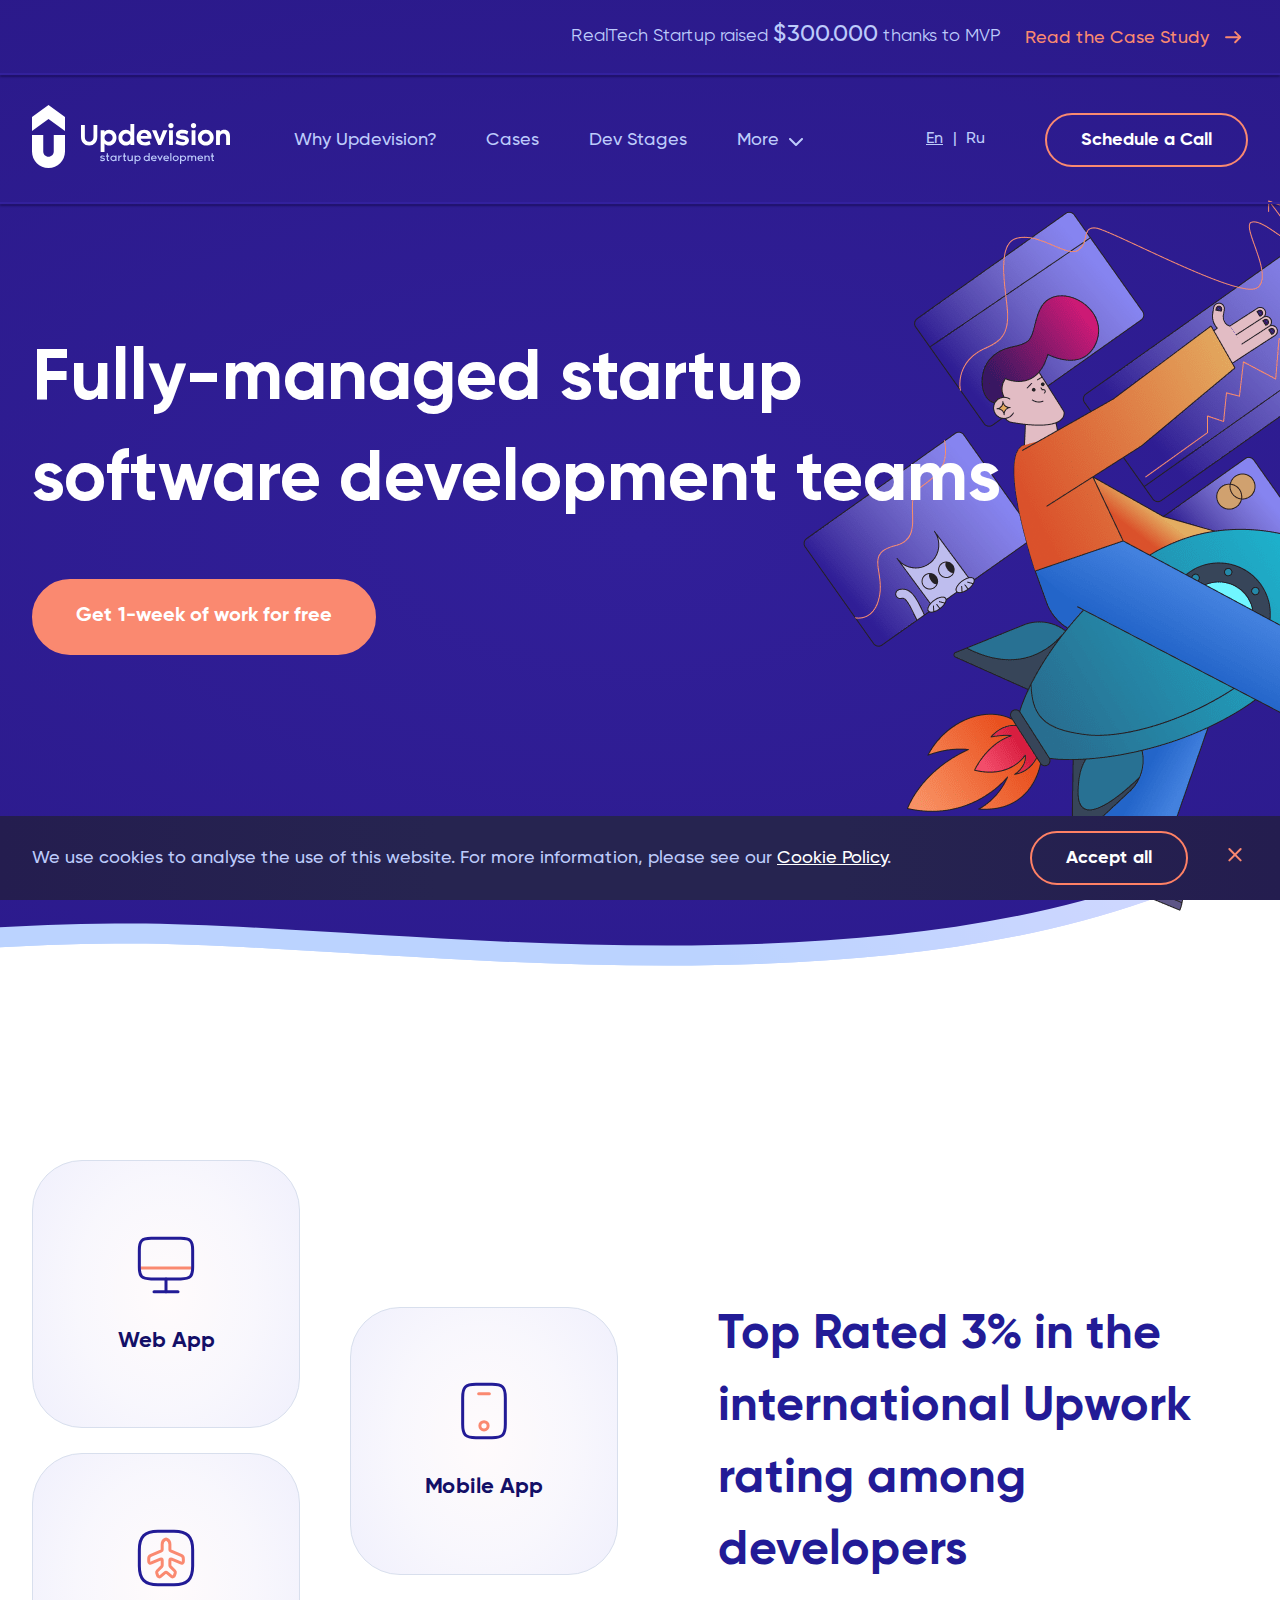
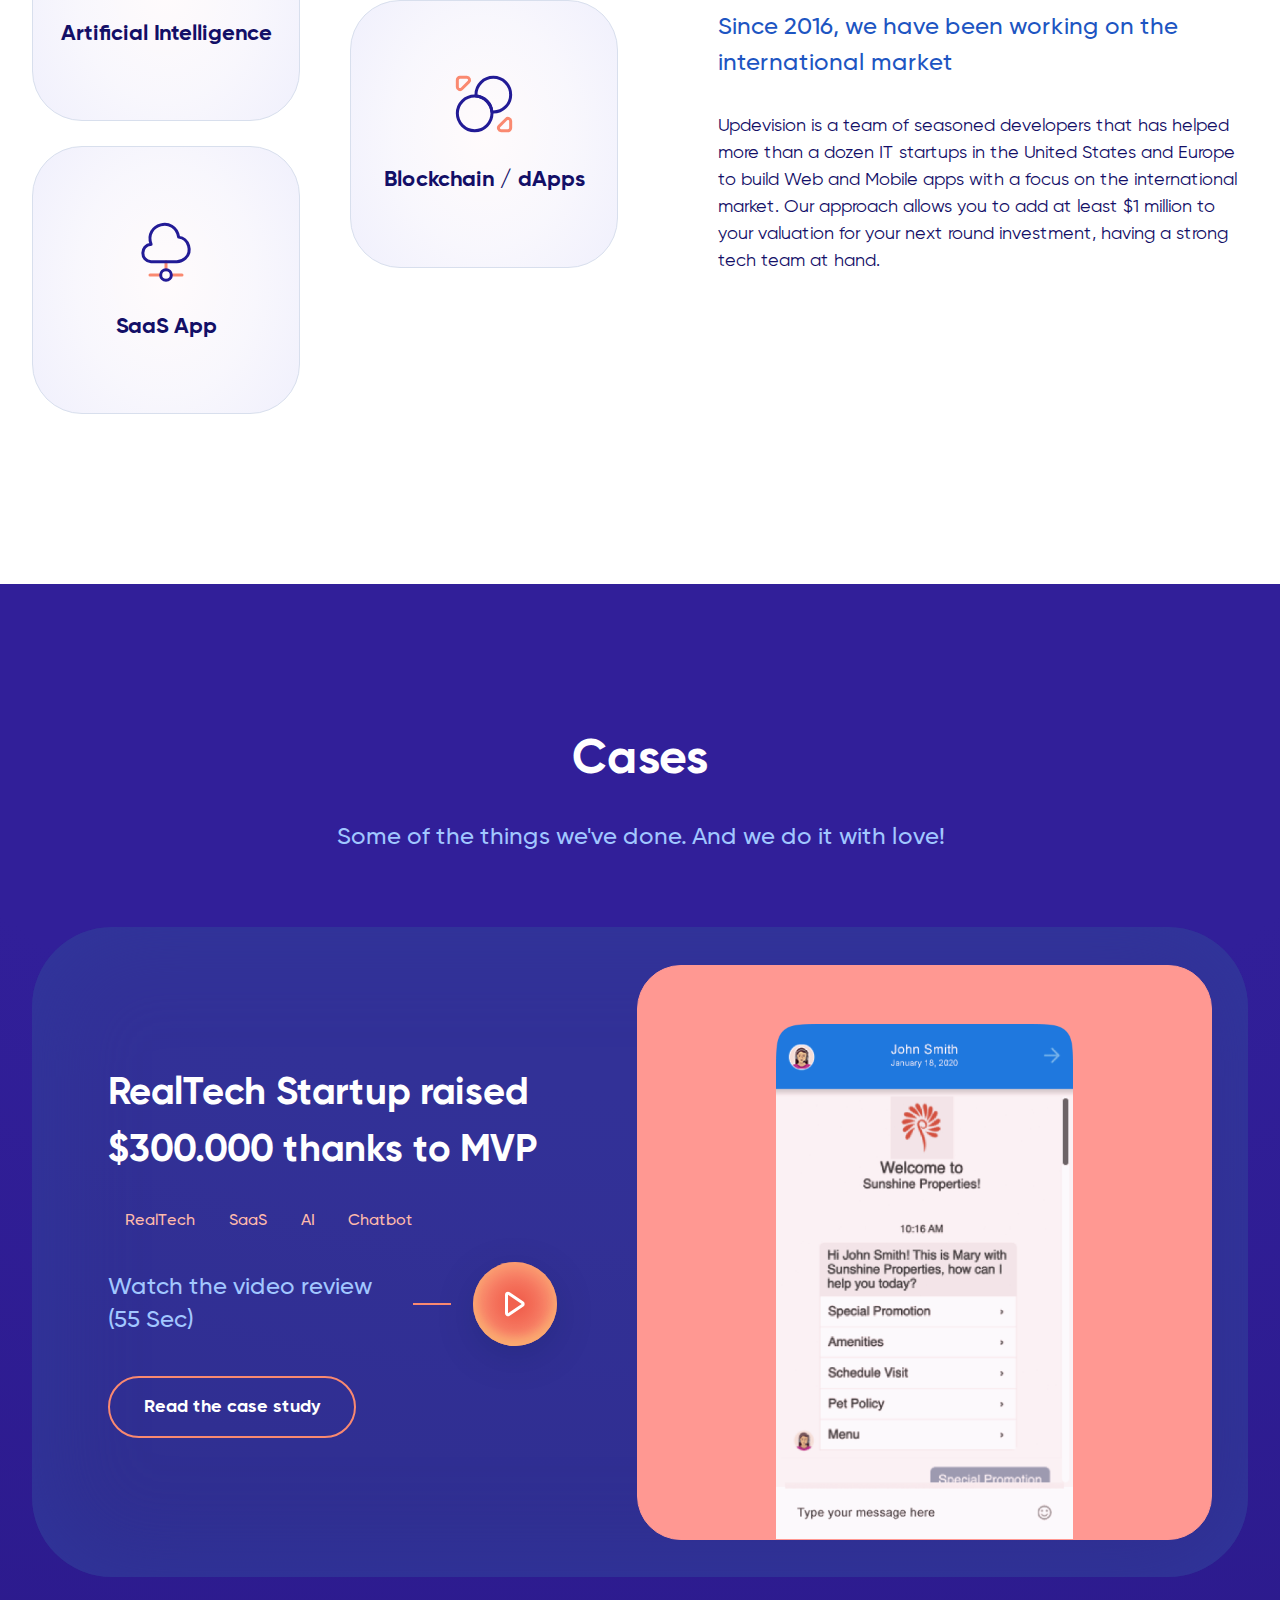
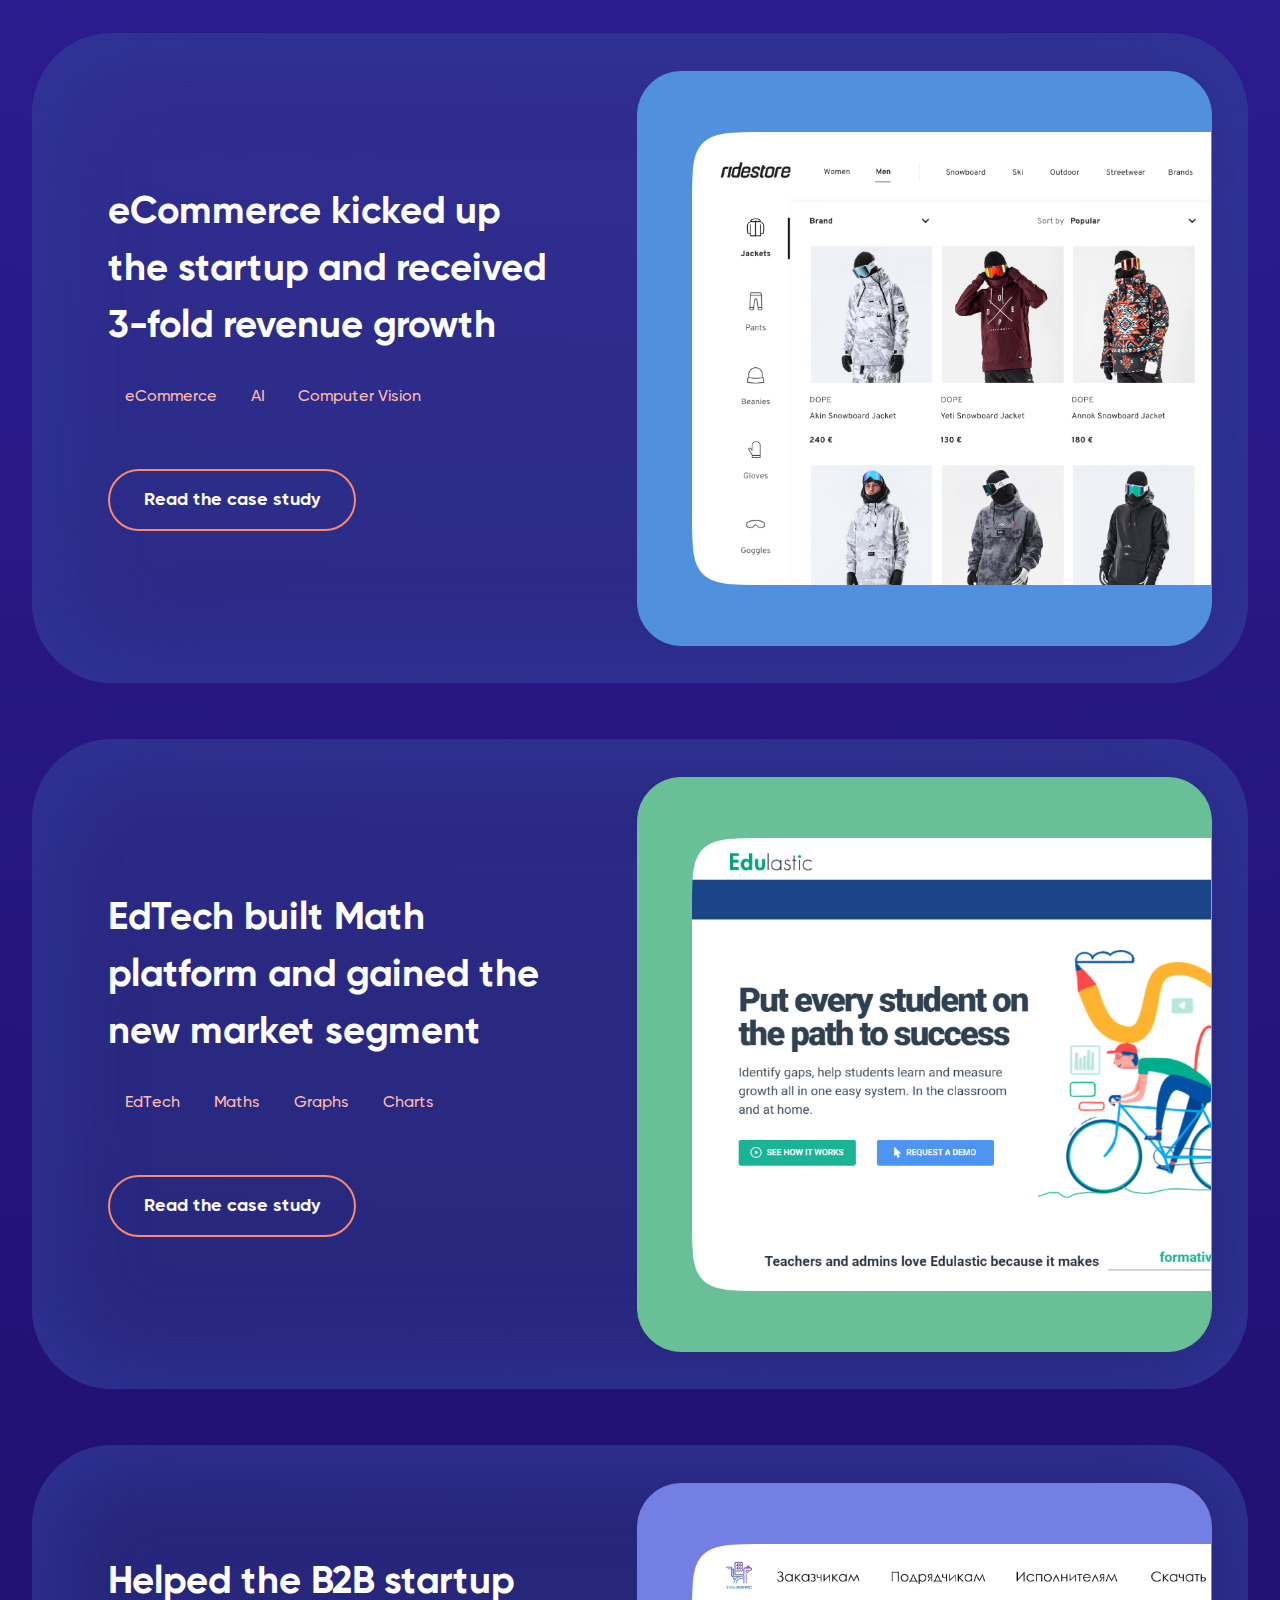
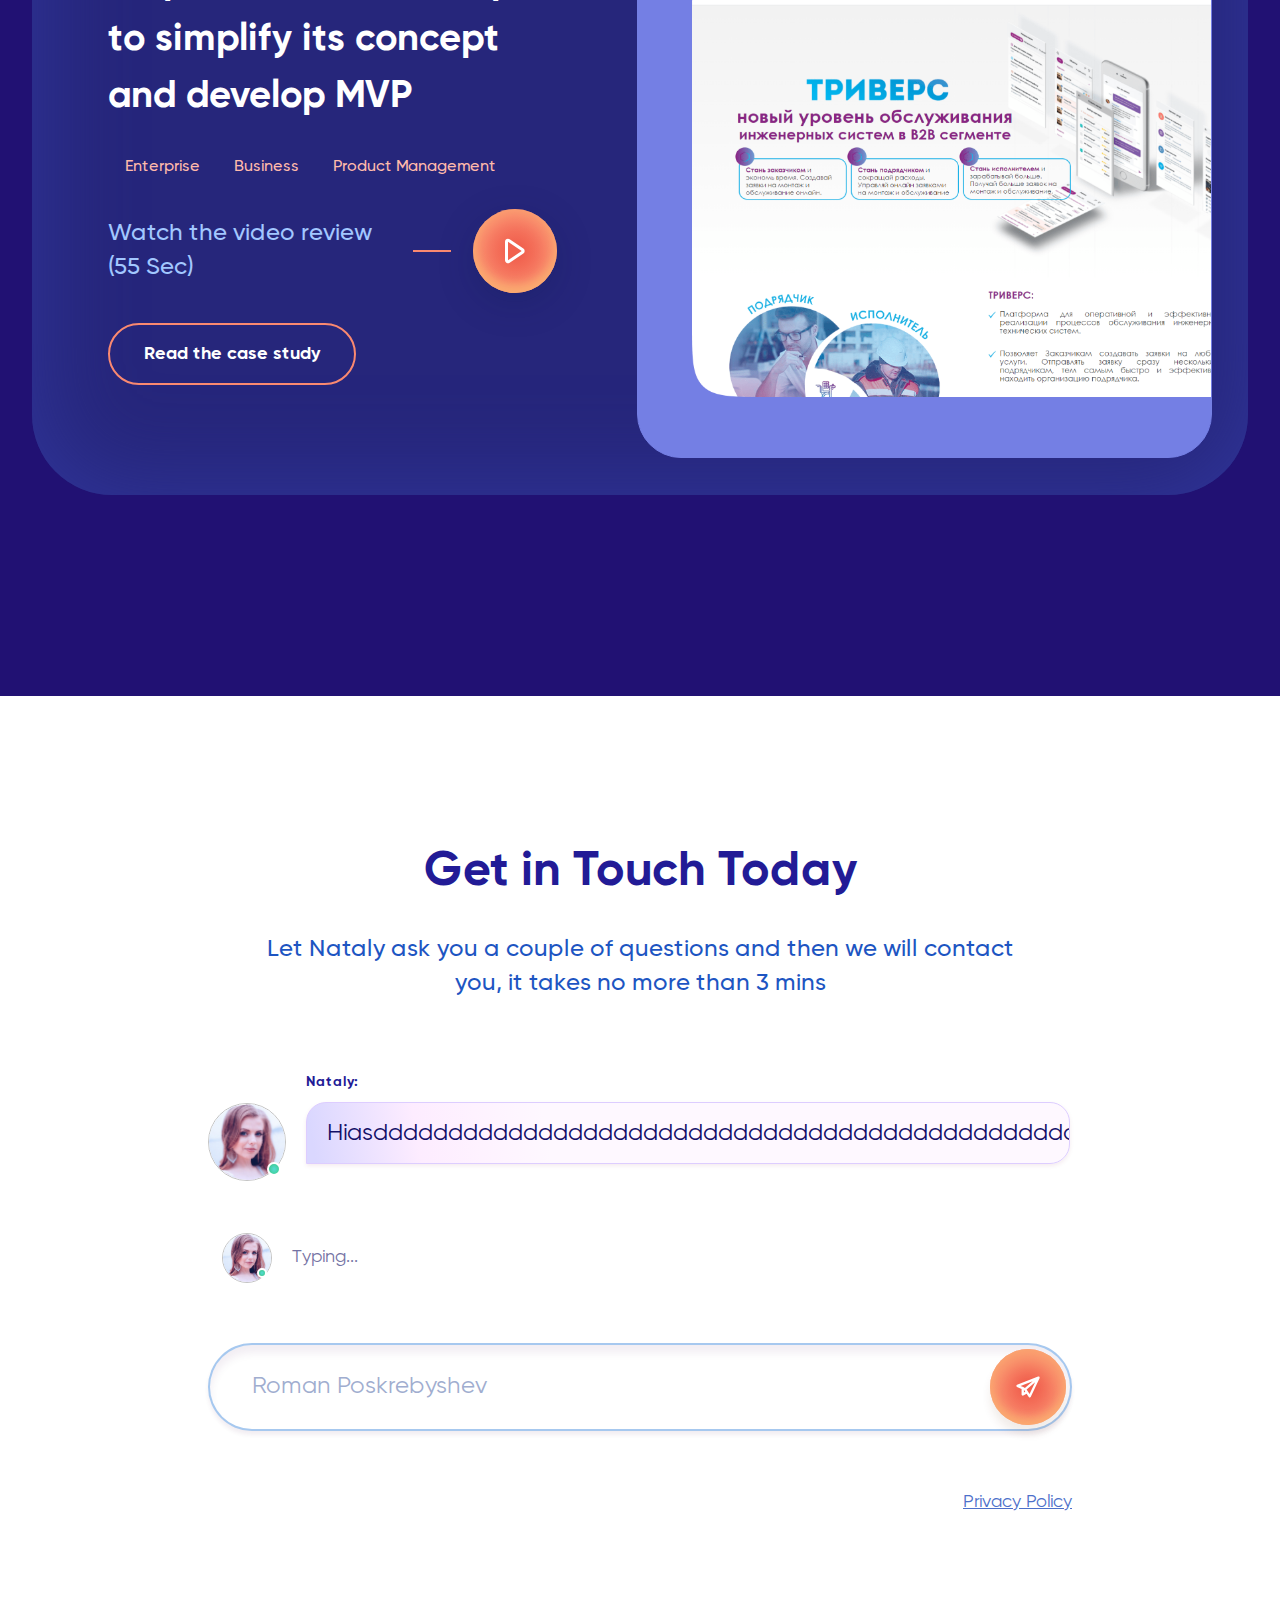
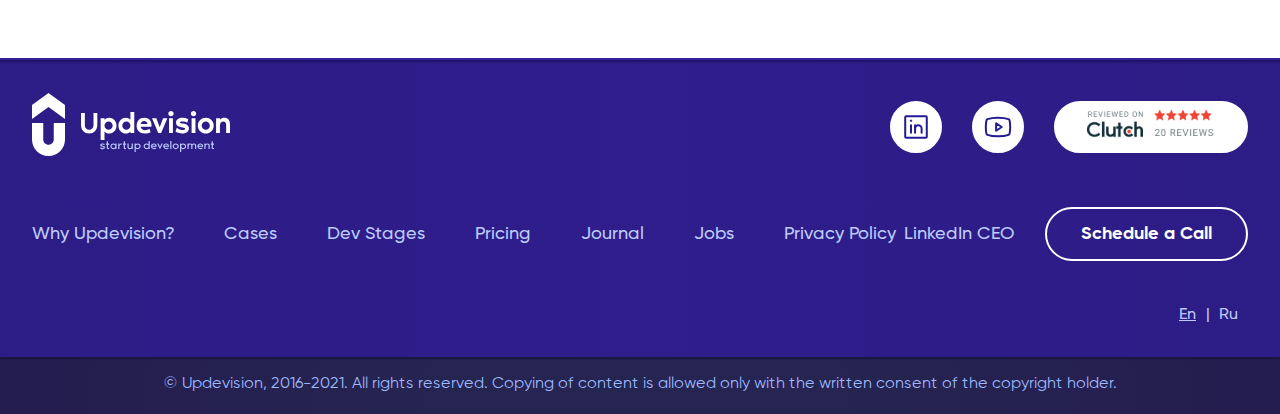
==== commit dd8e38ec: "updev8" ====
--- a/index.html
+++ b/index.html
@@ -16,12 +16,27 @@
 
 <body>
 
+
+  <div class="cookie-policy">
+  <div class="container">
+    <div class="cookie-policy__content">
+      <div class="cookie-policy__text">We use cookies to analyse the use of this website. For more information, please see our <a href="#">Cookie Policy</a>.</div>
+      <div class="cookie-policy__btns">
+        <a href="" class="btn btn--empty btn--small">Accept all</a>
+        <a   class="cookie-policy__close"><img src="images/close.svg" alt=""></a>
+      </div>
+    
+    </div>
+  </div>
+  </div>
+  
+
   <header>
     <div class="top-header">
       <div class="container">
         <div class="top-header__content">
           <span class="top-header__text">RealTech Startup raised <span>$300.000</span> thanks to MVP</span>
-          <div class="read-link"><a href="">Read the Case Study <span class="icon"><img src="images/orange-arrow.svg" alt=""></span></a></div>
+          <div class="read-link"><a  class="modal-trigger" data-modal-id="modal-5">Read the Case Study <span class="icon"><img src="images/orange-arrow.svg" alt=""></span></a></div>
         </div>
       </div>
     </div>
@@ -311,10 +326,33 @@
       consent of the copyright holder.</div>
   </footer>
 
-
+  <div id="modal-5" class="modal" data-modal-effect="slide-bottom">
+    <div class="modal-content">
+    
+      <div class="modal-content__title">
+        <small>Please enter your email </small>
+        To receive the Case Study
+      </div>
+
+<div class="modal-content__checkbox">
+  <div class="checkbox">
+    <input class="styled-checkbox" id="checkbox-1" type="checkbox" value="value1">
+    <label for="checkbox-1">I’m agree with <a href="#">Privacy policy</a> </label>
+  </div>
+</div>
+
+      <div class="chat-input">
+        <input type="text" placeholder="roman_poskrebyshev@gmail.com">
+        <button><img src="images/send.svg" alt=""></button>
+      </div>
+    
+      <a href="#" class="modal-close"><img src="images/close.svg" alt=""></a>
+    </div>
+  </div>
 
 
   <script src="https://ajax.googleapis.com/ajax/libs/jquery/3.4.1/jquery.min.js"></script>
+  <script src="js/modal.js"></script>
   <script src="js/scripts.js"></script>
 
 
--- a/css/styles.css
+++ b/css/styles.css
@@ -134,6 +134,7 @@
   background: #fff;
   font-weight: 400;
   overflow-x: hidden;
+  max-width: 100%;
 }
 
 body.open {
@@ -326,6 +327,7 @@
   font-weight: 500;
   font-size: 18px;
   line-height: 22px;
+  cursor: pointer;
   display: -webkit-box;
   display: -ms-flexbox;
   display: flex;
@@ -591,16 +593,15 @@
   }
 }
 
-@media (min-width: 993px) {
-  .main-menu ul li:hover .submenu {
-    display: -webkit-box;
-    display: -ms-flexbox;
-    display: flex;
-  }
-  .main-menu ul li:hover .opener:before {
-    -webkit-transform: rotate(0);
-            transform: rotate(0);
-  }
+.main-menu ul li.open .submenu {
+  display: -webkit-box;
+  display: -ms-flexbox;
+  display: flex;
+}
+
+.main-menu ul li.open .opener:before {
+  -webkit-transform: rotate(0);
+          transform: rotate(0);
 }
 
 @media (max-width: 374px) {
@@ -631,6 +632,8 @@
   font-size: 18px;
   line-height: 22px;
   color: #BDCBFB;
+  -webkit-transition: 0.5s;
+  transition: 0.5s;
 }
 
 .main-menu ul li a:hover {
@@ -981,6 +984,16 @@
     -webkit-box-ordinal-group: 3;
         -ms-flex-order: 2;
             order: 2;
+    display: -webkit-box;
+    display: -ms-flexbox;
+    display: flex;
+    -webkit-box-orient: vertical;
+    -webkit-box-direction: normal;
+        -ms-flex-direction: column;
+            flex-direction: column;
+    -webkit-box-align: center;
+        -ms-flex-align: center;
+            align-items: center;
   }
 }
 
@@ -1016,7 +1029,7 @@
 
 .case__links a {
   pointer-events: none;
-  margin-right: 34px;
+  margin: 0 17px;
   font-weight: 500;
   font-size: 16px;
   line-height: 140%;
@@ -1220,6 +1233,393 @@
 
 @media (max-width: 992px) {
   .case__btn {
+    display: -webkit-box;
+    display: -ms-flexbox;
+    display: flex;
+    -webkit-box-pack: center;
+        -ms-flex-pack: center;
+            justify-content: center;
+  }
+}
+
+.case-small {
+  width: 100%;
+  height: 292px;
+  position: relative;
+}
+
+@media (max-width: 1200px) {
+  .case-small {
+    height: auto;
+  }
+}
+
+.case-small.color-1 .case-small__image {
+  background: #FF9892;
+  border: 1px solid #FF9892;
+}
+
+.case-small.color-1 .case-small__image-bg {
+  background: #FF9892;
+}
+
+.case-small.color-1 .blur-bg {
+  background: #FF9892;
+}
+
+.case-small.color-2 .case-small__image {
+  background: #5090DC;
+  border: 1px solid #5090DC;
+}
+
+.case-small.color-2 .case-small__image-bg {
+  background: #5090DC;
+}
+
+.case-small.color-2 .blur-bg {
+  background: #5090DC;
+}
+
+.case-small.color-3 .case-small__image {
+  background: #69BF96;
+  border: 1px solid #69BF96;
+}
+
+.case-small.color-3 .case-small__image-bg {
+  background: #69BF96;
+}
+
+.case-small.color-3 .blur-bg {
+  background: #69BF96;
+}
+
+.case-small.color-4 .case-small__image {
+  background: #747FE4;
+  border: 1px solid #747FE4;
+}
+
+.case-small.color-4 .case-small__image-bg {
+  background: #747FE4;
+}
+
+.case-small.color-4 .blur-bg {
+  background: #747FE4;
+}
+
+.case-small .case__title {
+  color: #221B96;
+}
+
+.case-small .case__video {
+  color: #1D55C2;
+}
+
+.case-small .btn {
+  color: #130F67;
+  height: 44px;
+  font-size: 16px;
+  padding: 0 20px;
+}
+
+.case-small .btn:hover {
+  color: #fff;
+}
+
+.case-small .case__links a {
+  color: #FA8970;
+}
+
+.case-small__bg {
+  width: 100%;
+  height: 100%;
+  padding: 0px;
+  display: -webkit-box;
+  display: -ms-flexbox;
+  display: flex;
+  -webkit-box-align: center;
+      -ms-flex-align: center;
+          align-items: center;
+  -webkit-box-pack: justify;
+      -ms-flex-pack: justify;
+          justify-content: space-between;
+  position: relative;
+  z-index: 9;
+  overflow: hidden;
+}
+
+@media (max-width: 992px) {
+  .case-small__bg {
+    -webkit-box-orient: vertical;
+    -webkit-box-direction: normal;
+        -ms-flex-direction: column;
+            flex-direction: column;
+    background: transparent;
+    -webkit-box-shadow: none;
+            box-shadow: none;
+    padding: 0;
+    overflow: visible;
+  }
+}
+
+.case-small__info {
+  padding-left: 0px;
+  padding-right: 20px;
+  max-width: 360px;
+  position: relative;
+  z-index: 9;
+}
+
+@media (max-width: 992px) {
+  .case-small__info {
+    width: 100%;
+    max-width: 100%;
+    padding-right: 0;
+    padding-left: 0;
+    -webkit-box-ordinal-group: 3;
+        -ms-flex-order: 2;
+            order: 2;
+    display: -webkit-box;
+    display: -ms-flexbox;
+    display: flex;
+    -webkit-box-orient: vertical;
+    -webkit-box-direction: normal;
+        -ms-flex-direction: column;
+            flex-direction: column;
+    -webkit-box-align: center;
+        -ms-flex-align: center;
+            align-items: center;
+  }
+}
+
+.case-small__title {
+  font-weight: bold;
+  font-size: 24px;
+  line-height: 150%;
+  color: #221b96;
+  display: block;
+  margin-bottom: 10px;
+}
+
+@media (max-width: 1200px) {
+  .case-small__title {
+    font-size: 18px;
+    line-height: 150%;
+  }
+}
+
+.case-small__links {
+  display: -webkit-box;
+  display: -ms-flexbox;
+  display: flex;
+  margin-bottom: 10px;
+}
+
+@media (max-width: 767px) {
+  .case-small__links {
+    display: none;
+    margin-bottom: 0;
+  }
+}
+
+.case-small__links a {
+  pointer-events: none;
+  margin: 0 17px;
+  font-weight: 500;
+  font-size: 16px;
+  line-height: 140%;
+  -webkit-text-decoration-line: none;
+          text-decoration-line: none;
+  color: #FFBAAB;
+}
+
+.case-small__links a:hover {
+  text-decoration: none;
+}
+
+.case-small__video {
+  font-weight: 500;
+  font-size: 14px;
+  color: #1d55c2;
+  display: -webkit-box;
+  display: -ms-flexbox;
+  display: flex;
+  -webkit-box-align: center;
+      -ms-flex-align: center;
+          align-items: center;
+}
+
+@media (max-width: 1200px) {
+  .case-small__video {
+    font-size: 14px;
+  }
+}
+
+.case-small__sep {
+  width: 24px;
+  height: 2px;
+  background: #FA8970;
+  margin: 0 22px;
+}
+
+.case-small__play {
+  width: 50px;
+  min-width: 50px;
+  height: 50px;
+  background: radial-gradient(49% 49% at 51% 50%, #F1624F 19.27%, #FA8A70 100%);
+  -webkit-box-shadow: 0px 10px 40px -5px rgba(0, 23, 69, 0.26), inset 0px 0px 20px #FAAA70, inset 0px -6.91304px 9.21739px rgba(250, 178, 112, 0.81);
+          box-shadow: 0px 10px 40px -5px rgba(0, 23, 69, 0.26), inset 0px 0px 20px #FAAA70, inset 0px -6.91304px 9.21739px rgba(250, 178, 112, 0.81);
+  border-radius: 47px;
+  display: -webkit-box;
+  display: -ms-flexbox;
+  display: flex;
+  -webkit-box-pack: center;
+      -ms-flex-pack: center;
+          justify-content: center;
+  -webkit-box-align: center;
+      -ms-flex-align: center;
+          align-items: center;
+  -webkit-transition: 0.5s;
+  transition: 0.5s;
+}
+
+@media (max-width: 1200px) {
+  .case-small__play {
+    width: 50px;
+    min-width: 50px;
+    height: 50px;
+  }
+}
+
+.case-small__play img {
+  -webkit-transition: 0.5s;
+  transition: 0.5s;
+  width: 20px;
+  height: 15px;
+}
+
+@media (max-width: 1200px) {
+  .case-small__play img {
+    width: 20px;
+    height: 15px;
+  }
+}
+
+.case-small__play:hover {
+  background: radial-gradient(49% 49% at 51% 50%, #F1624F 70.34%, #FF491F 100%);
+  -webkit-box-shadow: 0px 0px 40px rgba(0, 23, 69, 0.26), inset 0px 6.25466px 22.9337px #FAAA70, inset 0px -6.25466px 8.33954px rgba(250, 178, 112, 0.81);
+          box-shadow: 0px 0px 40px rgba(0, 23, 69, 0.26), inset 0px 6.25466px 22.9337px #FAAA70, inset 0px -6.25466px 8.33954px rgba(250, 178, 112, 0.81);
+}
+
+.case-small__play:active {
+  background: radial-gradient(50% 50% at 50% 50%, #E9523F 70.34%, #FF491F 90.42%, #FE9800 100%);
+  -webkit-box-shadow: 0px 0px 40px rgba(0, 23, 69, 0.26), inset 0px 6.25466px 22.9337px #FAAA70, inset 0px -6.25466px 8.33954px rgba(250, 178, 112, 0.81);
+          box-shadow: 0px 0px 40px rgba(0, 23, 69, 0.26), inset 0px 6.25466px 22.9337px #FAAA70, inset 0px -6.25466px 8.33954px rgba(250, 178, 112, 0.81);
+}
+
+.case-small__image-bg {
+  position: absolute;
+  top: 0px;
+  right: 0px;
+  width: 292px;
+  height: 292px;
+  min-width: 292px;
+  mix-blend-mode: normal;
+  border-radius: 20px;
+  display: -webkit-box;
+  display: -ms-flexbox;
+  display: flex;
+  -webkit-transition: 0.5s;
+  transition: 0.5s;
+  z-index: 0;
+  opacity: 0;
+}
+
+@media (max-width: 992px) {
+  .case-small__image-bg {
+    display: none;
+  }
+}
+
+.case-small__image {
+  position: relative;
+  z-index: 9999;
+  width: 292px;
+  height: 292px;
+  min-width: 292px;
+  display: -webkit-box;
+  display: -ms-flexbox;
+  display: flex;
+  mix-blend-mode: normal;
+  border-radius: 20px;
+  -webkit-transition: 0.5s;
+  transition: 0.5s;
+  -webkit-box-align: center;
+      -ms-flex-align: center;
+          align-items: center;
+  -webkit-box-pack: end;
+      -ms-flex-pack: end;
+          justify-content: flex-end;
+}
+
+@media (max-width: 1200px) {
+  .case-small__image {
+    width: 343px;
+    height: 343px;
+    min-width: 343px;
+  }
+}
+
+@media (max-width: 992px) {
+  .case-small__image {
+    -webkit-box-ordinal-group: 0;
+        -ms-flex-order: -1;
+            order: -1;
+    margin-bottom: 36px;
+  }
+}
+
+@media (max-width: 480px) {
+  .case-small__image {
+    width: 100%;
+    min-width: 290px;
+  }
+}
+
+.case-small__image img {
+  height: calc(100% - 120px);
+  width: calc(100% - 54px);
+}
+
+.case-small__image.center {
+  -webkit-box-align: end;
+      -ms-flex-align: end;
+          align-items: flex-end;
+  -webkit-box-pack: center;
+      -ms-flex-pack: center;
+          justify-content: center;
+}
+
+.case-small__image.center img {
+  height: 260px;
+  width: auto;
+  -o-object-fit: contain;
+     object-fit: contain;
+}
+
+@media (max-width: 1200px) {
+  .case-small__image.center img {
+    height: 300px;
+    -o-object-fit: contain;
+       object-fit: contain;
+  }
+}
+
+.case-small__btn {
+  padding-top: 20px;
+}
+
+@media (max-width: 992px) {
+  .case-small__btn {
     display: -webkit-box;
     display: -ms-flexbox;
     display: flex;
@@ -1500,6 +1900,15 @@
   color: #1d55c2;
 }
 
+.about p a {
+  color: #1d55c2;
+  text-decoration: underline;
+}
+
+.about p a:hover {
+  text-decoration: none;
+}
+
 .about p:last-child {
   margin-bottom: 0;
 }
@@ -1577,6 +1986,14 @@
 
 ul.listed.white li:before {
   color: #BDCBFB;
+}
+
+ul.listed.white-light li {
+  color: #E8EDFF;
+}
+
+ul.listed.white-light li:before {
+  color: #E8EDFF;
 }
 
 ul.listed li {
@@ -1875,12 +2292,24 @@
   -webkit-box-shadow: 0px 2px 4px rgba(132, 13, 70, 0.08);
           box-shadow: 0px 2px 4px rgba(132, 13, 70, 0.08);
   border-radius: 20px 20px 20px 0;
-  padding: 20px 30px 20px 30px;
+  padding: 12px 12px 12px 20px;
   max-width: calc(100% - 100px);
   font-size: 24px;
   line-height: 150%;
   color: #130F67;
-  word-wrap: break-word;
+  min-width: 90px;
+  overflow: hidden;
+}
+
+.chat-item__message.full {
+  max-width: 100%;
+  width: 100%;
+}
+
+@media (max-width: 1024px) {
+  .chat-item__message {
+    word-wrap: break-word;
+  }
 }
 
 @media (max-width: 767px) {
@@ -2262,7 +2691,6 @@
   line-height: 150%;
   border: 0;
   color: #130F67;
-  background-color: transparent;
   border: 2px solid rgba(128, 176, 232, 0.7);
   -webkit-box-shadow: 0px 4px 4px rgba(66, 0, 66, 0.07), inset 0px 8px 8px rgba(68, 0, 90, 0.07);
           box-shadow: 0px 4px 4px rgba(66, 0, 66, 0.07), inset 0px 8px 8px rgba(68, 0, 90, 0.07);
@@ -2270,6 +2698,7 @@
   height: 88px;
   -webkit-transition: 0.5s;
   transition: 0.5s;
+  background: #fff;
 }
 
 @media (max-width: 992px) {
@@ -2347,6 +2776,158 @@
 }
 
 .chat-input button:active {
+  background: radial-gradient(50% 50% at 50% 50%, #E9523F 70.34%, #FF491F 90.42%, #FE9800 100%);
+  -webkit-box-shadow: 0px 0px 40px rgba(0, 23, 69, 0.26), inset 0px 6.25466px 22.9337px #FAAA70, inset 0px -6.25466px 8.33954px rgba(250, 178, 112, 0.81);
+          box-shadow: 0px 0px 40px rgba(0, 23, 69, 0.26), inset 0px 6.25466px 22.9337px #FAAA70, inset 0px -6.25466px 8.33954px rgba(250, 178, 112, 0.81);
+}
+
+.chat-textarea {
+  width: 864px;
+  margin: 0 auto 60px;
+  display: -webkit-box;
+  display: -ms-flexbox;
+  display: flex;
+  -webkit-box-align: center;
+      -ms-flex-align: center;
+          align-items: center;
+  -webkit-box-pack: justify;
+      -ms-flex-pack: justify;
+          justify-content: space-between;
+  position: relative;
+  -webkit-transition: 0.5s;
+  transition: 0.5s;
+}
+
+@media (max-width: 992px) {
+  .chat-textarea {
+    width: 100%;
+    margin-bottom: 80px;
+  }
+}
+
+.chat-textarea.error input {
+  border-color: #E7597B;
+}
+
+.chat-textarea.error input:focus {
+  border-color: #E7597B;
+}
+
+.chat-textarea.error .error-text {
+  display: block;
+}
+
+.chat-textarea .error-text {
+  display: none;
+  position: absolute;
+  top: calc(100% + 20px);
+  font-size: 18px;
+  line-height: 150%;
+  left: 0;
+  color: #E7597B;
+}
+
+@media (max-width: 767px) {
+  .chat-textarea .error-text {
+    top: calc(100% + 10px);
+    font-size: 14px;
+  }
+}
+
+.chat-textarea textarea {
+  font-family: 'Gilroy';
+  width: 100%;
+  padding: 15px 100px 15px 42px;
+  font-size: 24px;
+  line-height: 150%;
+  border: 0;
+  color: #130F67;
+  background-color: transparent;
+  border: 2px solid rgba(128, 176, 232, 0.7);
+  -webkit-box-shadow: 0px 4px 4px rgba(66, 0, 66, 0.07), inset 0px 8px 8px rgba(68, 0, 90, 0.07);
+          box-shadow: 0px 4px 4px rgba(66, 0, 66, 0.07), inset 0px 8px 8px rgba(68, 0, 90, 0.07);
+  border-radius: 44px;
+  min-height: 150px;
+  resize: vertical;
+  -webkit-transition: 0.5s;
+  transition: 0.5s;
+}
+
+@media (max-width: 992px) {
+  .chat-textarea textarea {
+    border-radius: 30px;
+    height: 62px;
+    padding: 0 26px;
+    font-size: 18px;
+  }
+}
+
+@media (max-width: 767px) {
+  .chat-textarea textarea {
+    width: calc(100% - 70px);
+  }
+}
+
+.chat-textarea textarea:focus {
+  border: 2px solid #51A1FF;
+}
+
+.chat-textarea textarea::-webkit-input-placeholder {
+  color: #A0ADCF;
+}
+
+.chat-textarea textarea:-ms-input-placeholder {
+  color: #A0ADCF;
+}
+
+.chat-textarea textarea::-ms-input-placeholder {
+  color: #A0ADCF;
+}
+
+.chat-textarea textarea::placeholder {
+  color: #A0ADCF;
+}
+
+.chat-textarea button {
+  position: absolute;
+  right: 6px;
+  bottom: 6px;
+  background: radial-gradient(49% 49% at 51% 50%, #F1624F 19.27%, #FA8A70 100%);
+  -webkit-box-shadow: 0px 9.04762px 9.04762px rgba(97, 46, 0, 0.09), inset 0px 6.25466px 22.9337px #FAAA70, inset 0px -6.25466px 8.33954px rgba(250, 178, 112, 0.81);
+          box-shadow: 0px 9.04762px 9.04762px rgba(97, 46, 0, 0.09), inset 0px 6.25466px 22.9337px #FAAA70, inset 0px -6.25466px 8.33954px rgba(250, 178, 112, 0.81);
+  border-radius: 50%;
+  display: -webkit-box;
+  display: -ms-flexbox;
+  display: flex;
+  -webkit-box-pack: center;
+      -ms-flex-pack: center;
+          justify-content: center;
+  -webkit-box-align: center;
+      -ms-flex-align: center;
+          align-items: center;
+  width: 76px;
+  min-width: 76px;
+  height: 76px;
+  border: 0;
+  cursor: pointer;
+}
+
+@media (max-width: 992px) {
+  .chat-textarea button {
+    width: 50px;
+    height: 50px;
+    min-width: 50px;
+    margin-left: 10px;
+  }
+}
+
+.chat-textarea button:hover {
+  background: radial-gradient(49% 49% at 51% 50%, #F1624F 70.34%, #FF491F 100%);
+  -webkit-box-shadow: 0px 0px 40px rgba(0, 23, 69, 0.26), inset 0px 6.25466px 22.9337px #FAAA70, inset 0px -6.25466px 8.33954px rgba(250, 178, 112, 0.81);
+          box-shadow: 0px 0px 40px rgba(0, 23, 69, 0.26), inset 0px 6.25466px 22.9337px #FAAA70, inset 0px -6.25466px 8.33954px rgba(250, 178, 112, 0.81);
+}
+
+.chat-textarea button:active {
   background: radial-gradient(50% 50% at 50% 50%, #E9523F 70.34%, #FF491F 90.42%, #FE9800 100%);
   -webkit-box-shadow: 0px 0px 40px rgba(0, 23, 69, 0.26), inset 0px 6.25466px 22.9337px #FAAA70, inset 0px -6.25466px 8.33954px rgba(250, 178, 112, 0.81);
           box-shadow: 0px 0px 40px rgba(0, 23, 69, 0.26), inset 0px 6.25466px 22.9337px #FAAA70, inset 0px -6.25466px 8.33954px rgba(250, 178, 112, 0.81);
@@ -2833,10 +3414,14 @@
   -webkit-box-pack: center;
       -ms-flex-pack: center;
           justify-content: center;
+  -webkit-box-align: center;
+      -ms-flex-align: center;
+          align-items: center;
+  text-align: center;
 }
 
 .inner-section__tags span {
-  margin-right: 34px;
+  margin: 0 17px;
   font-weight: 500;
   font-size: 16px;
   line-height: 140%;
@@ -3239,6 +3824,10 @@
   color: #FA8970;
 }
 
+.clear-payment-link:hover {
+  text-decoration: underline;
+}
+
 .clear-payment-link .icon {
   position: relative;
   bottom: -3px;
@@ -3757,7 +4346,7 @@
 
 .ridestore-results-section {
   padding: 144px 0 760px;
-  background: radial-gradient(73.93% 94.57% at 50% 50%, rgba(235, 244, 255, 0) 0%, rgba(231, 237, 255, 0.28) 53.43%, rgba(164, 184, 255, 0.16) 100%), url(../images/redistore-img-6.png) 50% bottom no-repeat;
+  background: url(../images/redistore-img-6.png) 50% bottom no-repeat;
 }
 
 @media (max-width: 767px) {
@@ -3961,6 +4550,12 @@
   max-width: 505px;
 }
 
+@media (max-width: 992px) {
+  .service-list {
+    margin: 0 auto;
+  }
+}
+
 .service-item {
   border: 1px solid #D8DFED;
   margin-bottom: 20px;
@@ -4008,6 +4603,13 @@
   color: #130F67;
 }
 
+@media (max-width: 767px) {
+  .service-item__title {
+    font-size: 16px;
+    padding: 0 15px;
+  }
+}
+
 .image-center {
   text-align: center;
   padding-top: 50px;
@@ -4148,16 +4750,55 @@
   background: linear-gradient(0deg, rgba(0, 0, 0, 0.34), rgba(0, 0, 0, 0.34)), linear-gradient(180.08deg, #7B8598 0.07%, #79849C 99.93%);
 }
 
-.video-preview {
+.video-review__text {
+  display: block;
+  text-align: center;
+  font-size: 18px;
+  line-height: 150%;
+  color: #130F67;
+}
+
+.video-review__text a {
+  color: #1D55C2;
+  text-decoration: underline;
+}
+
+.video-review__text a:hover {
+  text-decoration: none;
+}
+
+.video-review h3 {
+  padding-bottom: 70px;
+  position: relative;
+}
+
+.video-review h3:before {
+  content: "";
+  width: 2px;
+  height: 48px;
+  background: #E97551;
+  position: absolute;
+  left: calc(50% - 1px);
+  bottom: 0;
+}
+
+.video-preview-item {
   position: relative;
   width: 100%;
   max-width: 864px;
   border-radius: 44px;
-  margin: 0 auto;
+  margin: 0 auto 95px;
   display: block;
-}
-
-.video-preview__img {
+  cursor: pointer;
+}
+
+@media (max-width: 992px) {
+  .video-preview-item {
+    border-radius: 20px;
+  }
+}
+
+.video-preview-item__img {
   display: block;
   position: relative;
   z-index: 1;
@@ -4165,7 +4806,28 @@
   border-radius: 44px;
 }
 
-.video-preview__play {
+.video-preview-item__play {
+  width: 108px;
+  height: 108px;
+  min-width: 108px;
+  position: absolute;
+  left: calc(50% - 54px);
+  bottom: -54px;
+  background: #fff;
+  border-radius: 50%;
+  z-index: 99;
+  display: -webkit-box;
+  display: -ms-flexbox;
+  display: flex;
+  -webkit-box-align: center;
+      -ms-flex-align: center;
+          align-items: center;
+  -webkit-box-pack: center;
+      -ms-flex-pack: center;
+          justify-content: center;
+}
+
+.video-preview-item__play span {
   width: 84px;
   min-width: 84px;
   height: 84px;
@@ -4184,42 +4846,24 @@
           align-items: center;
   -webkit-transition: 0.5s;
   transition: 0.5s;
-  position: absolute;
-  left: calc(50% - 42px);
-  bottom: -42px;
   z-index: 9;
 }
 
-.video-preview__play:hover {
+.video-preview-item__play span:hover {
   background: radial-gradient(49% 49% at 51% 50%, #F1624F 70.34%, #FF491F 100%);
   -webkit-box-shadow: 0px 0px 40px rgba(0, 23, 69, 0.26), inset 0px 6.25466px 22.9337px #FAAA70, inset 0px -6.25466px 8.33954px rgba(250, 178, 112, 0.81);
           box-shadow: 0px 0px 40px rgba(0, 23, 69, 0.26), inset 0px 6.25466px 22.9337px #FAAA70, inset 0px -6.25466px 8.33954px rgba(250, 178, 112, 0.81);
 }
 
-.video-preview__play:active {
+.video-preview-item__play span:active {
   background: radial-gradient(50% 50% at 50% 50%, #E9523F 70.34%, #FF491F 90.42%, #FE9800 100%);
   -webkit-box-shadow: 0px 0px 40px rgba(0, 23, 69, 0.26), inset 0px 6.25466px 22.9337px #FAAA70, inset 0px -6.25466px 8.33954px rgba(250, 178, 112, 0.81);
           box-shadow: 0px 0px 40px rgba(0, 23, 69, 0.26), inset 0px 6.25466px 22.9337px #FAAA70, inset 0px -6.25466px 8.33954px rgba(250, 178, 112, 0.81);
 }
 
-@media (max-width: 1200px) {
-  .video-preview__play {
-    width: 52px;
-    min-width: 52px;
-    height: 52px;
-  }
-}
-
-.video-preview__play img {
+.video-preview-item__play span img {
   -webkit-transition: 0.5s;
   transition: 0.5s;
-}
-
-@media (max-width: 1200px) {
-  .video-preview__play img {
-    width: 20px;
-    height: 15px;
-  }
 }
 
 .pricing__top {
@@ -4889,4 +5533,443 @@
 .policy__content {
   width: calc(100% - 432px);
 }
+
+.chat-fast-message {
+  display: -webkit-box;
+  display: -ms-flexbox;
+  display: flex;
+  -ms-flex-wrap: wrap;
+      flex-wrap: wrap;
+  -webkit-box-pack: end;
+      -ms-flex-pack: end;
+          justify-content: flex-end;
+  margin-bottom: 50px;
+}
+
+.chat-fast-message .fast-item {
+  font-weight: bold;
+  font-size: 18px;
+  line-height: 22px;
+  height: 54px;
+  display: -webkit-box;
+  display: -ms-flexbox;
+  display: flex;
+  -webkit-box-align: center;
+      -ms-flex-align: center;
+          align-items: center;
+  -webkit-box-pack: center;
+      -ms-flex-pack: center;
+          justify-content: center;
+  min-width: 54px;
+  color: #130F67;
+  margin-bottom: 20px;
+  border: 2px solid #FA8970;
+  border-radius: 34px;
+  margin-left: 20px;
+  padding: 0 10px;
+  cursor: pointer;
+  -webkit-transition: 0.5s;
+  transition: 0.5s;
+}
+
+.chat-fast-message .fast-item:hover {
+  background: #FA8970;
+  color: #fff;
+}
+
+.cookie-policy {
+  position: fixed;
+  bottom: 0;
+  left: 0;
+  width: 100%;
+  background: -webkit-gradient(linear, left top, right top, from(#241D4F), color-stop(34.08%, #262450), color-stop(65.62%, #262450), to(#241D4F));
+  background: linear-gradient(90deg, #241D4F 0%, #262450 34.08%, #262450 65.62%, #241D4F 100%);
+  z-index: 9999;
+}
+
+.cookie-policy.close {
+  display: none;
+}
+
+.cookie-policy__content {
+  position: relative;
+  display: -webkit-box;
+  display: -ms-flexbox;
+  display: flex;
+  -webkit-box-align: center;
+      -ms-flex-align: center;
+          align-items: center;
+  -webkit-box-pack: justify;
+      -ms-flex-pack: justify;
+          justify-content: space-between;
+  min-height: 84px;
+  padding: 10px 0;
+}
+
+@media (max-width: 992px) {
+  .cookie-policy__content {
+    -webkit-box-orient: vertical;
+    -webkit-box-direction: normal;
+        -ms-flex-direction: column;
+            flex-direction: column;
+    text-align: center;
+    padding-top: 50px;
+    padding-bottom: 30px;
+  }
+}
+
+.cookie-policy__text {
+  font-weight: 500;
+  font-size: 18px;
+  line-height: 150%;
+  color: #BDCBFB;
+}
+
+@media (max-width: 992px) {
+  .cookie-policy__text {
+    margin-bottom: 30px;
+  }
+}
+
+.cookie-policy__text a {
+  color: #fff;
+  text-decoration: underline;
+}
+
+.cookie-policy__text a:hover {
+  text-decoration: none;
+}
+
+.cookie-policy__btns {
+  display: -webkit-box;
+  display: -ms-flexbox;
+  display: flex;
+  -webkit-box-align: center;
+      -ms-flex-align: center;
+          align-items: center;
+}
+
+.cookie-policy__btns .btn {
+  color: #fff;
+  margin: 0 34px 0 0;
+}
+
+@media (max-width: 992px) {
+  .cookie-policy__btns .btn {
+    margin-right: 0;
+  }
+}
+
+.cookie-policy__close {
+  cursor: pointer;
+}
+
+@media (max-width: 992px) {
+  .cookie-policy__close {
+    position: absolute;
+    top: 10px;
+    right: 0px;
+  }
+}
+
+.modal {
+  position: fixed;
+  top: 50%;
+  left: 50%;
+  width: 100%;
+  max-width: 864px;
+  min-width: 320px;
+  height: auto;
+  z-index: 2000;
+  visibility: hidden;
+  -webkit-backface-visibility: hidden;
+  backface-visibility: hidden;
+  -webkit-transform: translate(-50%, -50%);
+  transform: translate(-50%, -50%);
+}
+
+.modal.modal-show {
+  visibility: visible;
+}
+
+.lt-ie9 .modal {
+  top: 0;
+  margin-left: -315px;
+}
+
+.modal-content {
+  background: radial-gradient(80.44% 77.39% at 50% 22.61%, #311F99 0%, #211173 100%);
+  border-radius: 44px;
+  position: relative;
+  margin: 0 auto;
+  padding: 76px 144px 100px 144px;
+}
+
+@media (max-width: 992px) {
+  .modal-content {
+    padding: 30px;
+    border-radius: 20px;
+  }
+}
+
+@media (max-width: 767px) {
+  .modal-content {
+    padding: 30px 15px;
+  }
+}
+
+.modal-content.video-modal {
+  padding: 0;
+  border-radius: 0;
+}
+
+.modal-content iframe {
+  width: 100%;
+  height: auto;
+}
+
+.modal-content .video {
+  position: relative;
+  overflow: hidden;
+  width: 100%;
+  padding-top: 56.25%;
+  /* 16:9 Aspect Ratio (divide 9 by 16 = 0.5625) */
+}
+
+.modal-content .video iframe {
+  position: absolute;
+  top: 0;
+  left: 0;
+  bottom: 0;
+  right: 0;
+  width: 100%;
+  height: 100%;
+}
+
+.modal-content .chat-input {
+  width: 100%;
+  max-width: 100%;
+  margin-bottom: 0;
+}
+
+.modal-content__checkbox {
+  display: -webkit-box;
+  display: -ms-flexbox;
+  display: flex;
+  -webkit-box-align: center;
+      -ms-flex-align: center;
+          align-items: center;
+  -webkit-box-pack: center;
+      -ms-flex-pack: center;
+          justify-content: center;
+  margin-bottom: 40px;
+}
+
+.modal-content__title {
+  font-weight: bold;
+  font-size: 32px;
+  line-height: 150%;
+  text-align: center;
+  color: #FFFFFF;
+  margin-bottom: 28px;
+}
+
+.modal-content__title small {
+  font-weight: 500;
+  font-size: 24px;
+  line-height: 150%;
+  display: block;
+  margin-bottom: 12px;
+  color: #A1C7FF;
+}
+
+.checkbox {
+  position: relative;
+}
+
+.checkbox input {
+  position: absolute;
+  opacity: 0;
+}
+
+.checkbox input + label {
+  position: relative;
+  cursor: pointer;
+  padding: 0;
+  font-size: 18px;
+  color: #91A8CA;
+  padding-left: 32px;
+  display: block;
+}
+
+.checkbox input + label a {
+  color: #fff;
+  text-decoration: underline;
+}
+
+.checkbox input + label a:hover {
+  text-decoration: none;
+}
+
+.checkbox input + label:before {
+  content: "";
+  margin-right: 10px;
+  display: inline-block;
+  vertical-align: text-top;
+  width: 20px;
+  height: 20px;
+  background: transparent;
+  border: 1px solid #fff;
+  -webkit-transition: 0.5s;
+  transition: 0.5s;
+  border-radius: 2px;
+  position: absolute;
+  left: 0;
+  top: 0;
+}
+
+.checkbox input:checked + label:before {
+  background: #fff;
+}
+
+.checkbox input:disabled + label {
+  color: #b8b8b8;
+  cursor: auto;
+}
+
+.checkbox input:disabled + label:before {
+  -webkit-box-shadow: none;
+          box-shadow: none;
+  background: #ddd;
+}
+
+.checkbox input:checked + label:after {
+  content: "";
+  position: absolute;
+  left: 5px;
+  top: 10px;
+  background: #1D55C2;
+  width: 2px;
+  height: 2px;
+  -webkit-box-shadow: 2px 0 0 #1D55C2, 4px 0 0 #1D55C2, 4px -2px 0 #1D55C2, 4px -4px 0 #1D55C2, 4px -6px 0 #1D55C2, 4px -8px 0 #1D55C2;
+          box-shadow: 2px 0 0 #1D55C2, 4px 0 0 #1D55C2, 4px -2px 0 #1D55C2, 4px -4px 0 #1D55C2, 4px -6px 0 #1D55C2, 4px -8px 0 #1D55C2;
+  -webkit-transform: rotate(45deg);
+          transform: rotate(45deg);
+}
+
+.modal-overlay {
+  background: rgba(255, 255, 255, 0.84);
+  position: fixed;
+  visibility: hidden;
+  top: 0;
+  left: 0;
+  width: 100%;
+  height: 100%;
+  z-index: 1000;
+  filter: progid:DXImageTransform.Microsoft.Alpha(Opacity=0);
+  opacity: 0;
+  -webkit-transition-property: visibility, opacity;
+  transition-property: visibility, opacity;
+  -webkit-transition-delay: 0.5s, 0.1s;
+  transition-delay: 0.5s, 0.1s;
+  -webkit-transition-duration: 0, 0.5s;
+  transition-duration: 0, 0.5s;
+}
+
+.modal-show .modal-overlay {
+  visibility: visible;
+  filter: progid:DXImageTransform.Microsoft.Alpha(Opacity=60);
+  opacity: 0.6;
+  -webkit-transition: opacity 0.5s;
+  transition: opacity 0.5s;
+}
+
+.modal-close {
+  position: absolute;
+  top: -35px;
+  right: -35px;
+  width: 39px;
+  height: 39px;
+  display: -webkit-box;
+  display: -ms-flexbox;
+  display: flex;
+  -webkit-box-align: center;
+      -ms-flex-align: center;
+          align-items: center;
+  -webkit-box-pack: center;
+      -ms-flex-pack: center;
+          justify-content: center;
+  background: rgba(255, 255, 255, 0.5);
+  border: 2px solid #FA8970;
+  border-radius: 50%;
+  cursor: pointer;
+}
+
+@media (max-width: 992px) {
+  .modal-close {
+    right: 5px;
+    top: -50px;
+  }
+}
+
+/*========================================================
+=            Slide (top, right, bottom, left)            =
+========================================================*/
+.modal[data-modal-effect|=slide] .modal-content {
+  filter: progid:DXImageTransform.Microsoft.Alpha(Opacity=0);
+  opacity: 0;
+  -webkit-transition: all 0.5s 0;
+  transition: all 0.5s 0;
+}
+
+.modal[data-modal-effect|=slide].modal-show .modal-content {
+  filter: progid:DXImageTransform.Microsoft.Alpha(enabled=false);
+  opacity: 1;
+  -moz-transition: all 0.5s 0.1s;
+  -o-transition: all 0.5s 0.1s;
+  -webkit-transition: all 0.5s;
+  -webkit-transition-delay: 0.1s;
+  -webkit-transition: all 0.5s 0.1s;
+  transition: all 0.5s 0.1s;
+}
+
+.modal[data-modal-effect=slide-top] .modal-content {
+  -webkit-transform: translateY(-300%);
+  transform: translateY(-300%);
+}
+
+.modal[data-modal-effect=slide-top].modal-show .modal-content {
+  -webkit-transform: translateY(0);
+  transform: translateY(0);
+}
+
+.modal[data-modal-effect=slide-right] .modal-content {
+  -webkit-transform: translateX(300%);
+  transform: translateX(300%);
+}
+
+.modal[data-modal-effect=slide-right].modal-show .modal-content {
+  -webkit-transform: translateX(0);
+  transform: translateX(0);
+}
+
+.modal[data-modal-effect=slide-bottom] .modal-content {
+  -webkit-transform: translateY(300%);
+  transform: translateY(300%);
+}
+
+.modal[data-modal-effect=slide-bottom].modal-show .modal-content {
+  -webkit-transform: translateY(0);
+  transform: translateY(0);
+}
+
+.modal[data-modal-effect=slide-left] .modal-content {
+  -webkit-transform: translateX(-300%);
+  transform: translateX(-300%);
+}
+
+.modal[data-modal-effect=slide-left].modal-show .modal-content {
+  -webkit-transform: translateX(0);
+  transform: translateX(0);
+}
 /*# sourceMappingURL=styles.css.map */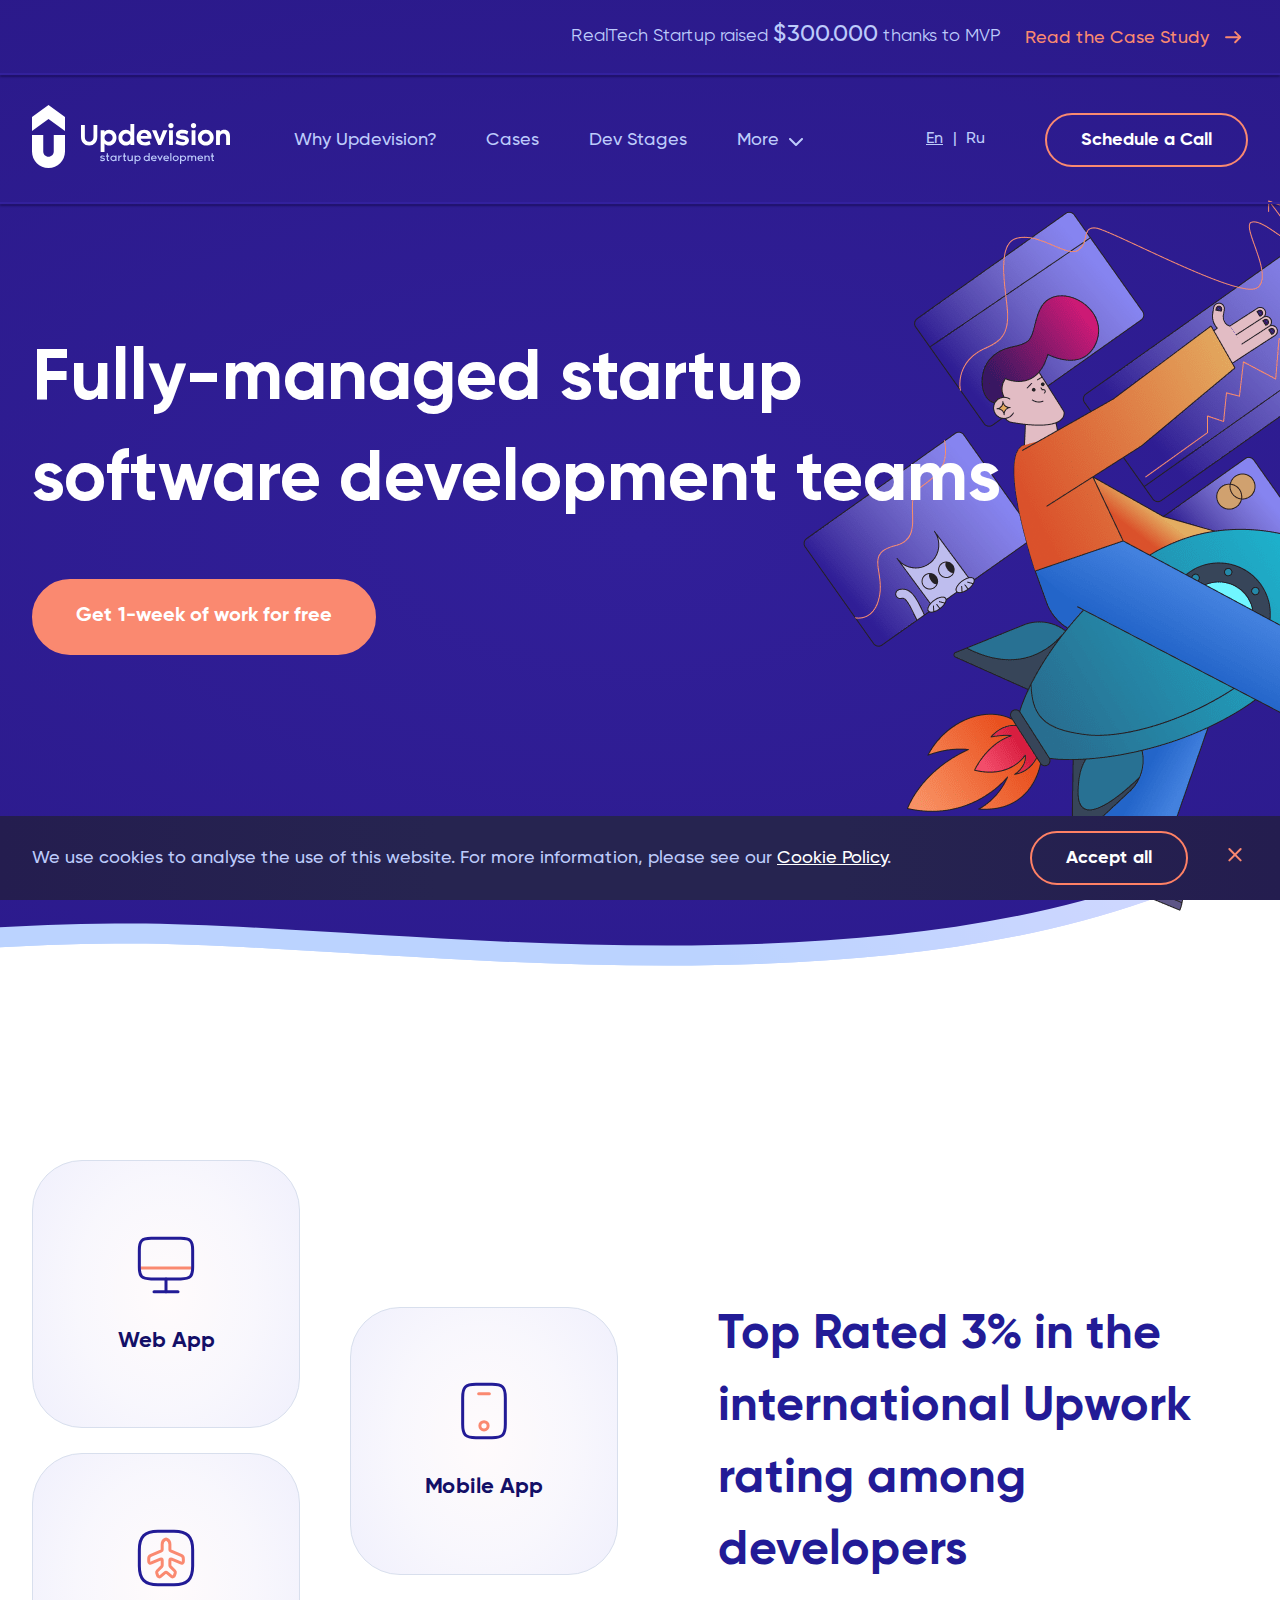
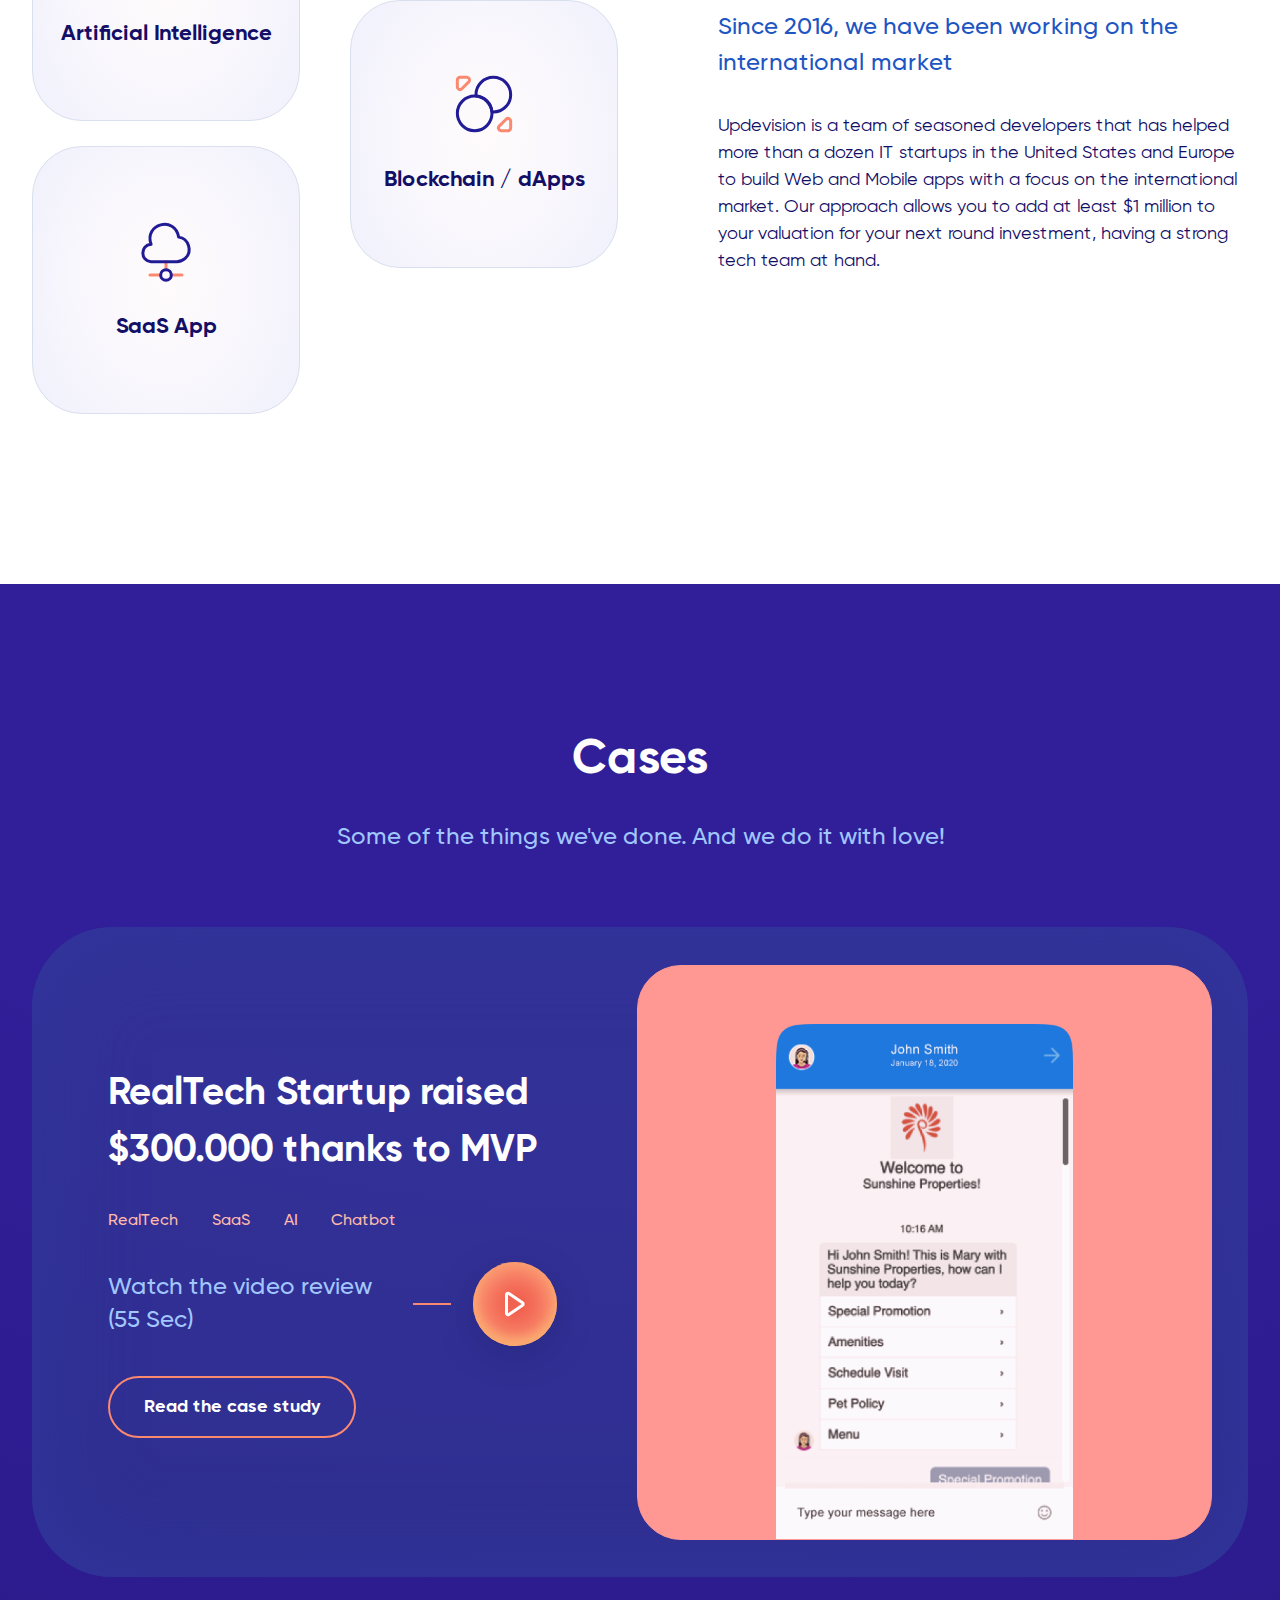
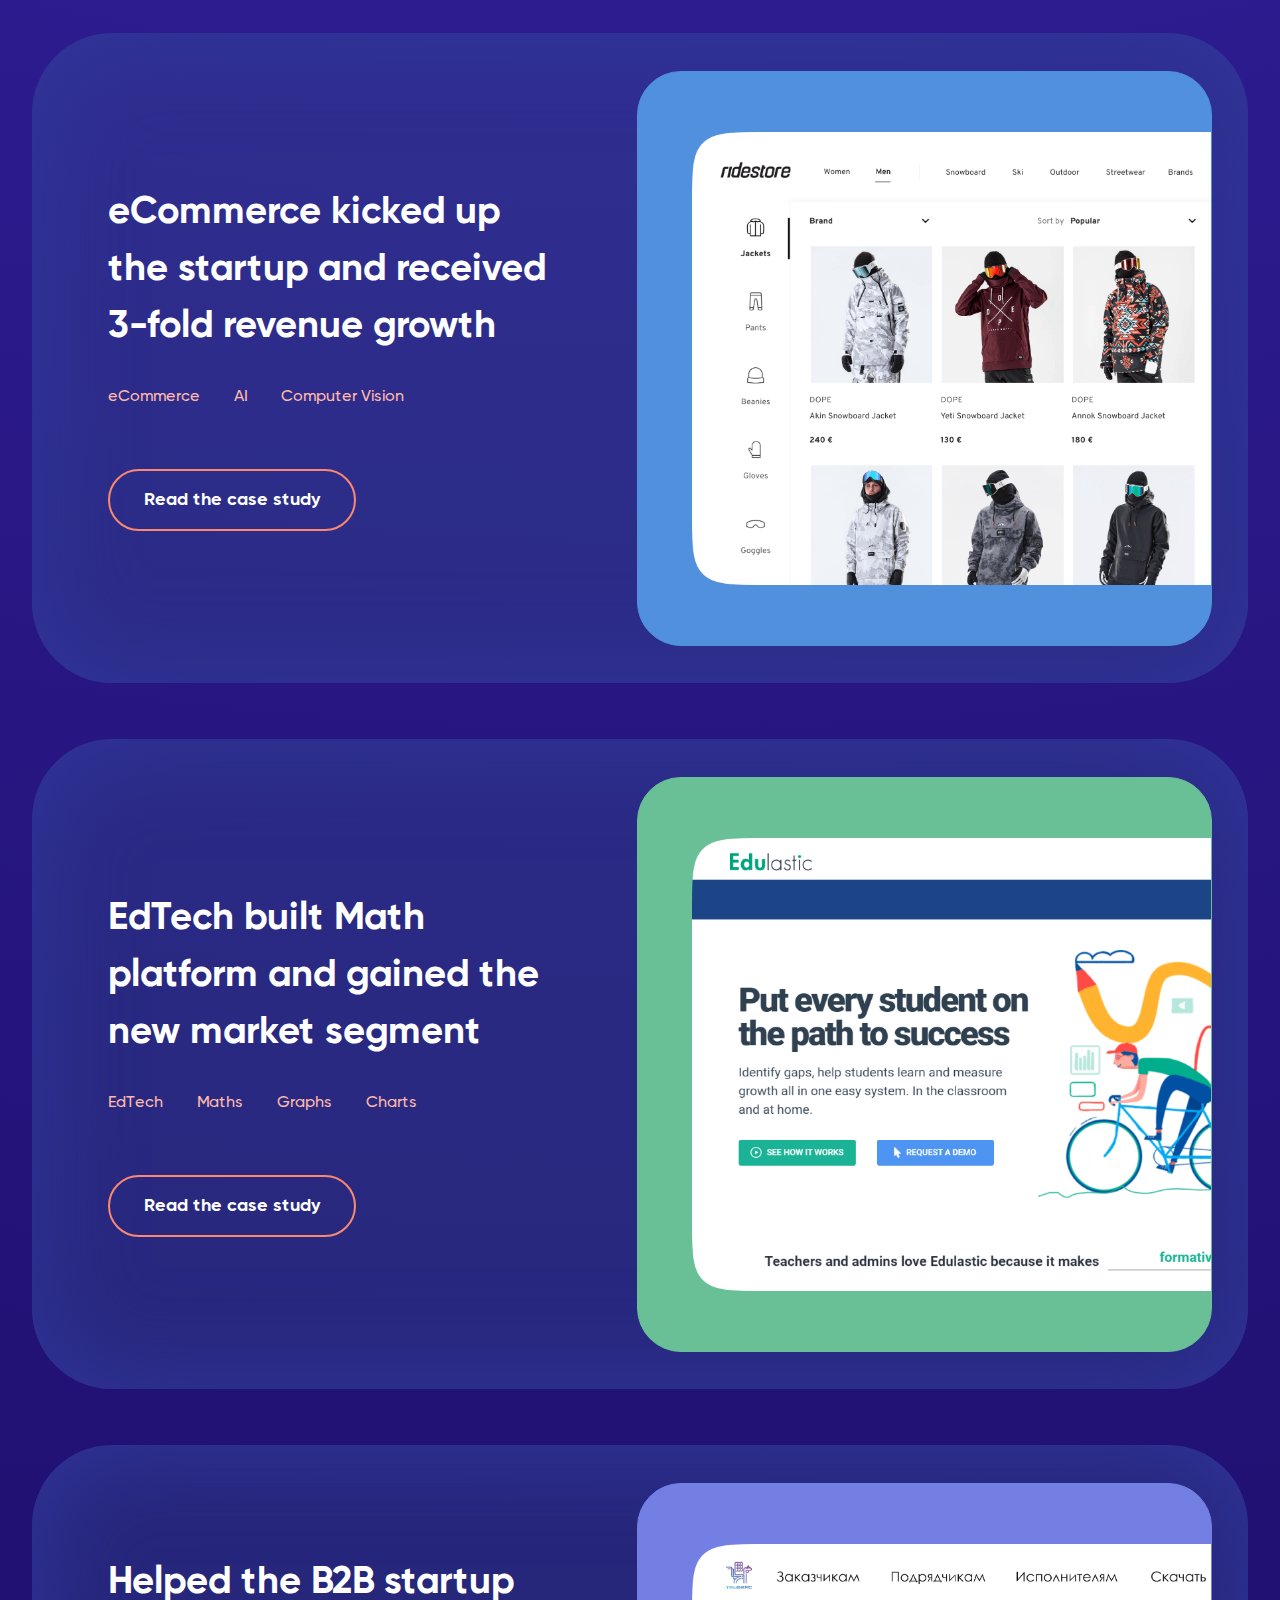
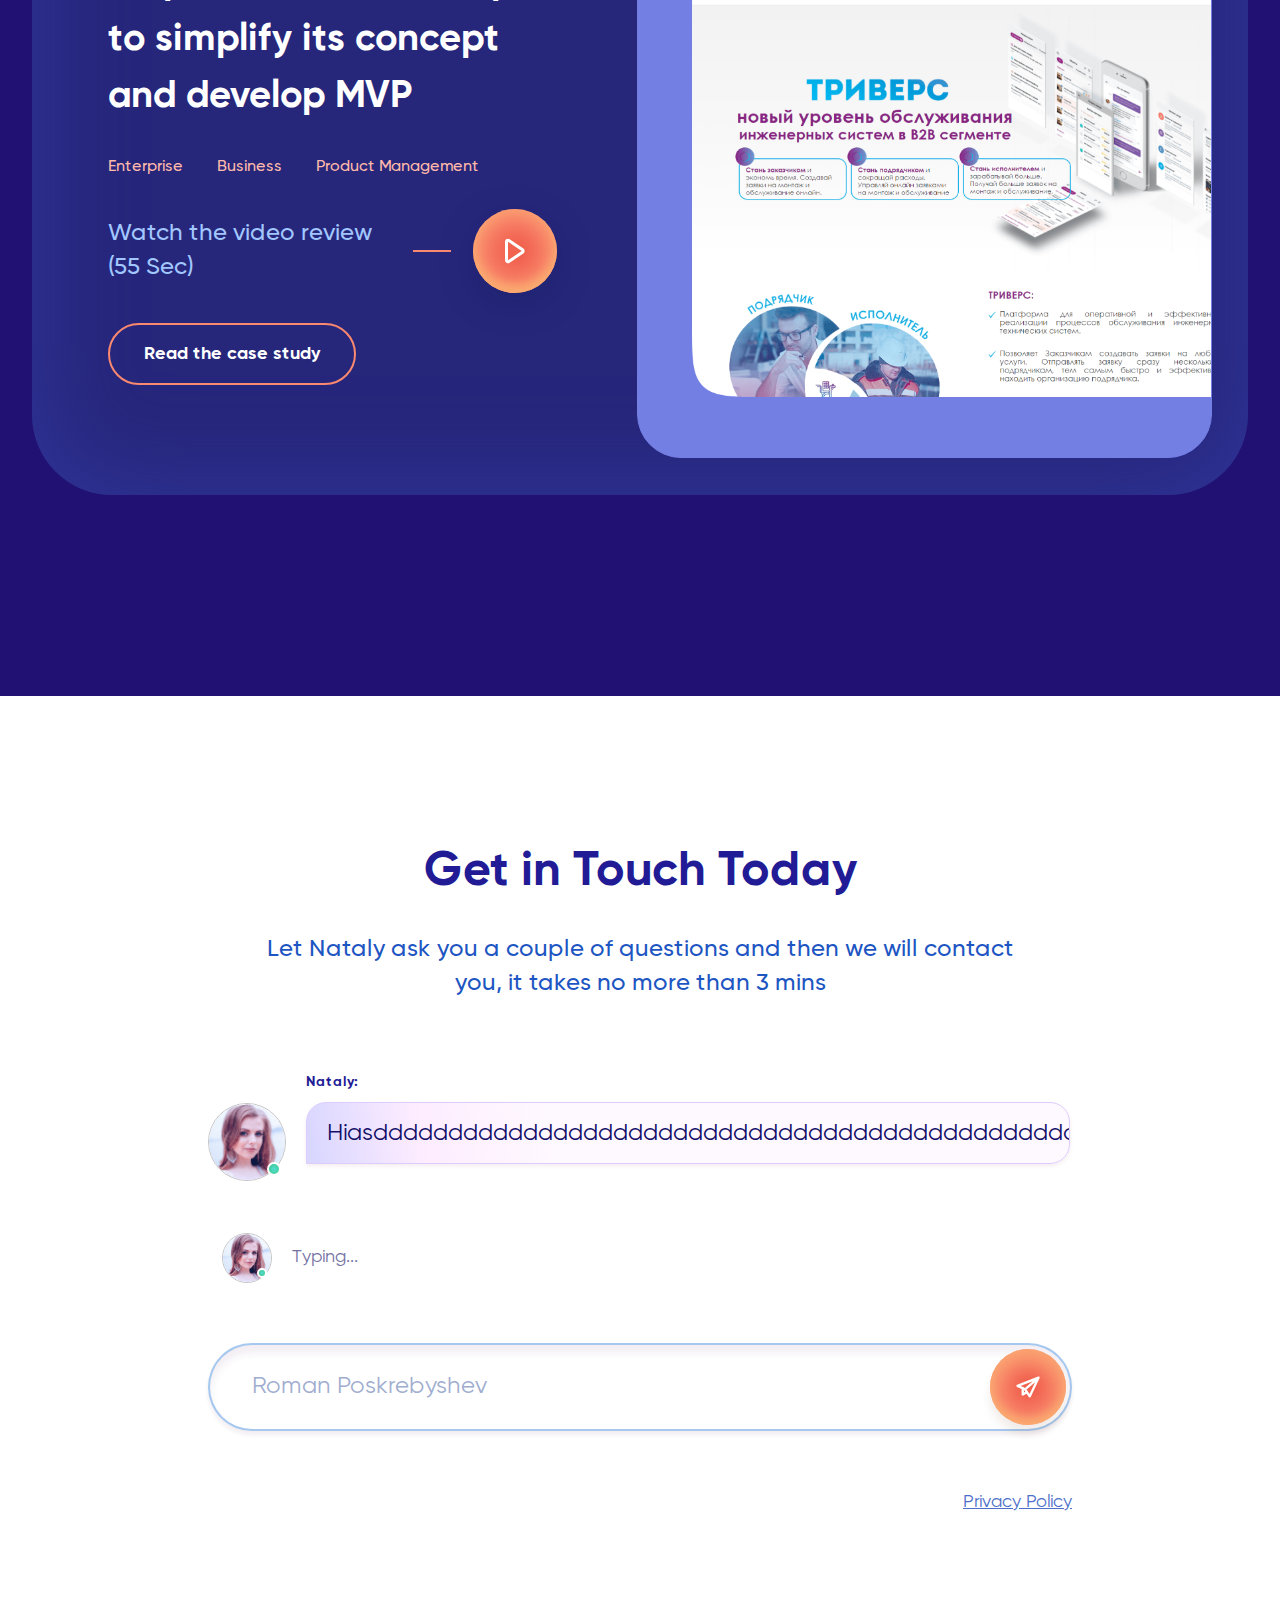
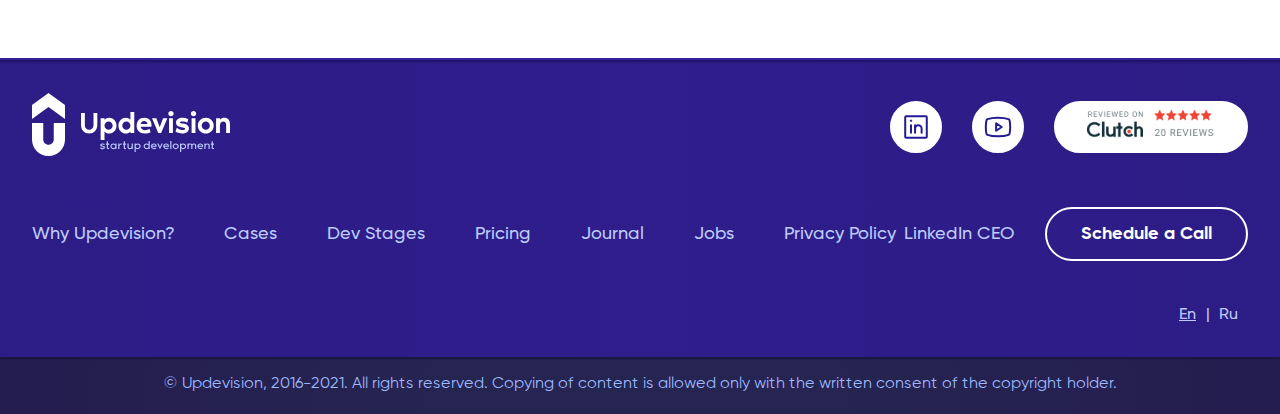
==== commit 268eb0d9: "updev9" ====
--- a/index.html
+++ b/index.html
@@ -326,7 +326,7 @@
       consent of the copyright holder.</div>
   </footer>
 
-  <div id="modal-5" class="modal" data-modal-effect="slide-bottom">
+  <div id="modal-5" class="modal" data-modal-effect="slide-bottom" >
     <div class="modal-content">
     
       <div class="modal-content__title">
--- a/css/styles.css
+++ b/css/styles.css
@@ -141,6 +141,12 @@
   overflow: hidden;
 }
 
+@media (max-width: 767px) {
+  body.open-policy {
+    overflow: hidden;
+  }
+}
+
 .container {
   width: 100%;
   max-width: 1360px;
@@ -1029,13 +1035,19 @@
 
 .case__links a {
   pointer-events: none;
-  margin: 0 17px;
+  margin: 0 34px 0 0;
   font-weight: 500;
   font-size: 16px;
   line-height: 140%;
   -webkit-text-decoration-line: none;
           text-decoration-line: none;
   color: #FFBAAB;
+}
+
+@media (max-width: 767px) {
+  .case__links a {
+    margin: 0 17px;
+  }
 }
 
 .case__links a:hover {
@@ -1306,11 +1318,11 @@
   background: #747FE4;
 }
 
-.case-small .case__title {
+.case-small .case-small__title {
   color: #221B96;
 }
 
-.case-small .case__video {
+.case-small .case-small__video {
   color: #1D55C2;
 }
 
@@ -1319,13 +1331,14 @@
   height: 44px;
   font-size: 16px;
   padding: 0 20px;
+  text-decoration: none !important;
 }
 
 .case-small .btn:hover {
   color: #fff;
 }
 
-.case-small .case__links a {
+.case-small .case-small__links a {
   color: #FA8970;
 }
 
@@ -1423,13 +1436,17 @@
 
 .case-small__links a {
   pointer-events: none;
-  margin: 0 17px;
+  margin: 0 34px 0 0;
   font-weight: 500;
   font-size: 16px;
   line-height: 140%;
-  -webkit-text-decoration-line: none;
-          text-decoration-line: none;
   color: #FFBAAB;
+}
+
+@media (max-width: 767px) {
+  .case-small__links a {
+    margin: 0 17px;
+  }
 }
 
 .case-small__links a:hover {
@@ -1438,7 +1455,7 @@
 
 .case-small__video {
   font-weight: 500;
-  font-size: 14px;
+  font-size: 16px;
   color: #1d55c2;
   display: -webkit-box;
   display: -ms-flexbox;
@@ -1458,7 +1475,7 @@
   width: 24px;
   height: 2px;
   background: #FA8970;
-  margin: 0 22px;
+  margin: 0 5px;
 }
 
 .case-small__play {
@@ -1581,7 +1598,7 @@
 @media (max-width: 480px) {
   .case-small__image {
     width: 100%;
-    min-width: 290px;
+    min-width: 225px;
   }
 }
 
@@ -2070,6 +2087,12 @@
   height: 990px;
 }
 
+@media (min-width: 1921px) {
+  .main-section {
+    background-size: cover;
+  }
+}
+
 @media (max-width: 992px) {
   .main-section {
     height: auto;
@@ -2174,13 +2197,14 @@
 }
 
 .second-section {
-  padding-top: 245px !important;
-  margin-top: -100px !important;
+  padding-top: calc(100% + 145px) !important;
+  margin-top: -100% !important;
 }
 
 @media (max-width: 767px) {
   .second-section {
     padding-top: 150px !important;
+    margin-top: -100px !important;
   }
 }
 
@@ -2426,6 +2450,13 @@
   height: 100%;
 }
 
+@media (max-width: 767px) {
+  .me-item__text {
+    max-width: calc(100% - 40px);
+    word-wrap: break-word;
+  }
+}
+
 .me-item__name {
   font-weight: bold;
   font-size: 14px;
@@ -2479,9 +2510,7 @@
 }
 
 .me-item__message {
-  display: -webkit-inline-box;
-  display: -ms-inline-flexbox;
-  display: inline-flex;
+  display: inline-block;
   -webkit-box-align: center;
       -ms-flex-align: center;
           align-items: center;
@@ -2501,6 +2530,14 @@
           order: -1;
 }
 
+@media (max-width: 767px) {
+  .me-item__message {
+    word-wrap: break-word;
+    overflow: hidden;
+    max-width: 100%;
+  }
+}
+
 .me-item__message a {
   color: #4D689C;
   text-decoration: underline;
@@ -3394,6 +3431,12 @@
   padding-bottom: 100px;
 }
 
+@media (min-width: 1921px) {
+  .inner-section {
+    background-size: cover;
+  }
+}
+
 @media (max-width: 992px) {
   .inner-section {
     padding-top: 130px;
@@ -5498,7 +5541,71 @@
   text-decoration: none;
 }
 
+.mobile-policy-btn {
+  display: none;
+  width: 60px;
+  height: 60px;
+  border-radius: 50%;
+  background: #211173;
+  position: fixed;
+  bottom: 20px;
+  right: 20px;
+  z-index: 113;
+  -webkit-transition: 0.1s;
+  transition: 0.1s;
+}
+
+.mobile-policy-btn.open-policy span {
+  top: 14px;
+}
+
+.mobile-policy-btn.open-policy span:last-child {
+  top: auto;
+  bottom: 14px;
+}
+
+.mobile-policy-btn span {
+  position: relative;
+  -webkit-transition: 0.2s;
+  transition: 0.2s;
+  -webkit-transform: rotate(-180deg);
+          transform: rotate(-180deg);
+  top: 0;
+}
+
+.mobile-policy-btn span img {
+  -webkit-transition: 0.1s;
+  transition: 0.1s;
+  width: 15px;
+}
+
+.mobile-policy-btn span:last-child {
+  top: auto;
+  bottom: 0;
+  -webkit-transform: rotate(0deg);
+          transform: rotate(0deg);
+}
+
+@media (max-width: 767px) {
+  .mobile-policy-btn {
+    display: -webkit-box;
+    display: -ms-flexbox;
+    display: flex;
+    -webkit-box-orient: vertical;
+    -webkit-box-direction: normal;
+        -ms-flex-direction: column;
+            flex-direction: column;
+    -webkit-box-align: center;
+        -ms-flex-align: center;
+            align-items: center;
+    -webkit-box-pack: center;
+        -ms-flex-pack: center;
+            justify-content: center;
+  }
+}
+
 .policy {
+  position: relative;
   display: -webkit-box;
   display: -ms-flexbox;
   display: flex;
@@ -5508,22 +5615,58 @@
 }
 
 .policy__side {
+  width: 316px;
+}
+
+@media (max-width: 1280px) {
+  .policy__side {
+    width: 250px;
+  }
+}
+
+@media (max-width: 767px) {
+  .policy__side {
+    width: 100%;
+    height: 100vh;
+    display: none;
+    position: fixed;
+    top: 0;
+    left: 0;
+    padding: 30px 20px;
+  }
+}
+
+.policy__side.open-policy {
+  display: block;
+  background: #fff;
+  z-index: 112;
+}
+
+.policy__side-sticky {
   top: 20px;
-  width: 316px;
+  position: -webkit-sticky;
+  position: sticky;
 }
 
 .policy__side ul li {
-  margin-bottom: 38px;
+  margin-bottom: 15px;
 }
 
 .policy__side ul li a {
   font-weight: 500;
-  font-size: 24px;
+  font-size: 18px;
   line-height: 150%;
   color: #130F67;
   text-decoration: none;
   display: block;
-  padding-bottom: 10px;
+  padding-bottom: 5px;
+  -webkit-transition: 0.5s;
+  transition: 0.5s;
+  border-bottom: 1px solid transparent;
+}
+
+.policy__side ul li a:hover {
+  border-bottom: 1px solid #E97551;
 }
 
 .policy__side ul li a.active {
@@ -5532,6 +5675,19 @@
 
 .policy__content {
   width: calc(100% - 432px);
+  position: relative;
+}
+
+@media (max-width: 1280px) {
+  .policy__content {
+    width: calc(100% - 280px);
+  }
+}
+
+@media (max-width: 767px) {
+  .policy__content {
+    width: 100%;
+  }
 }
 
 .chat-fast-message {
